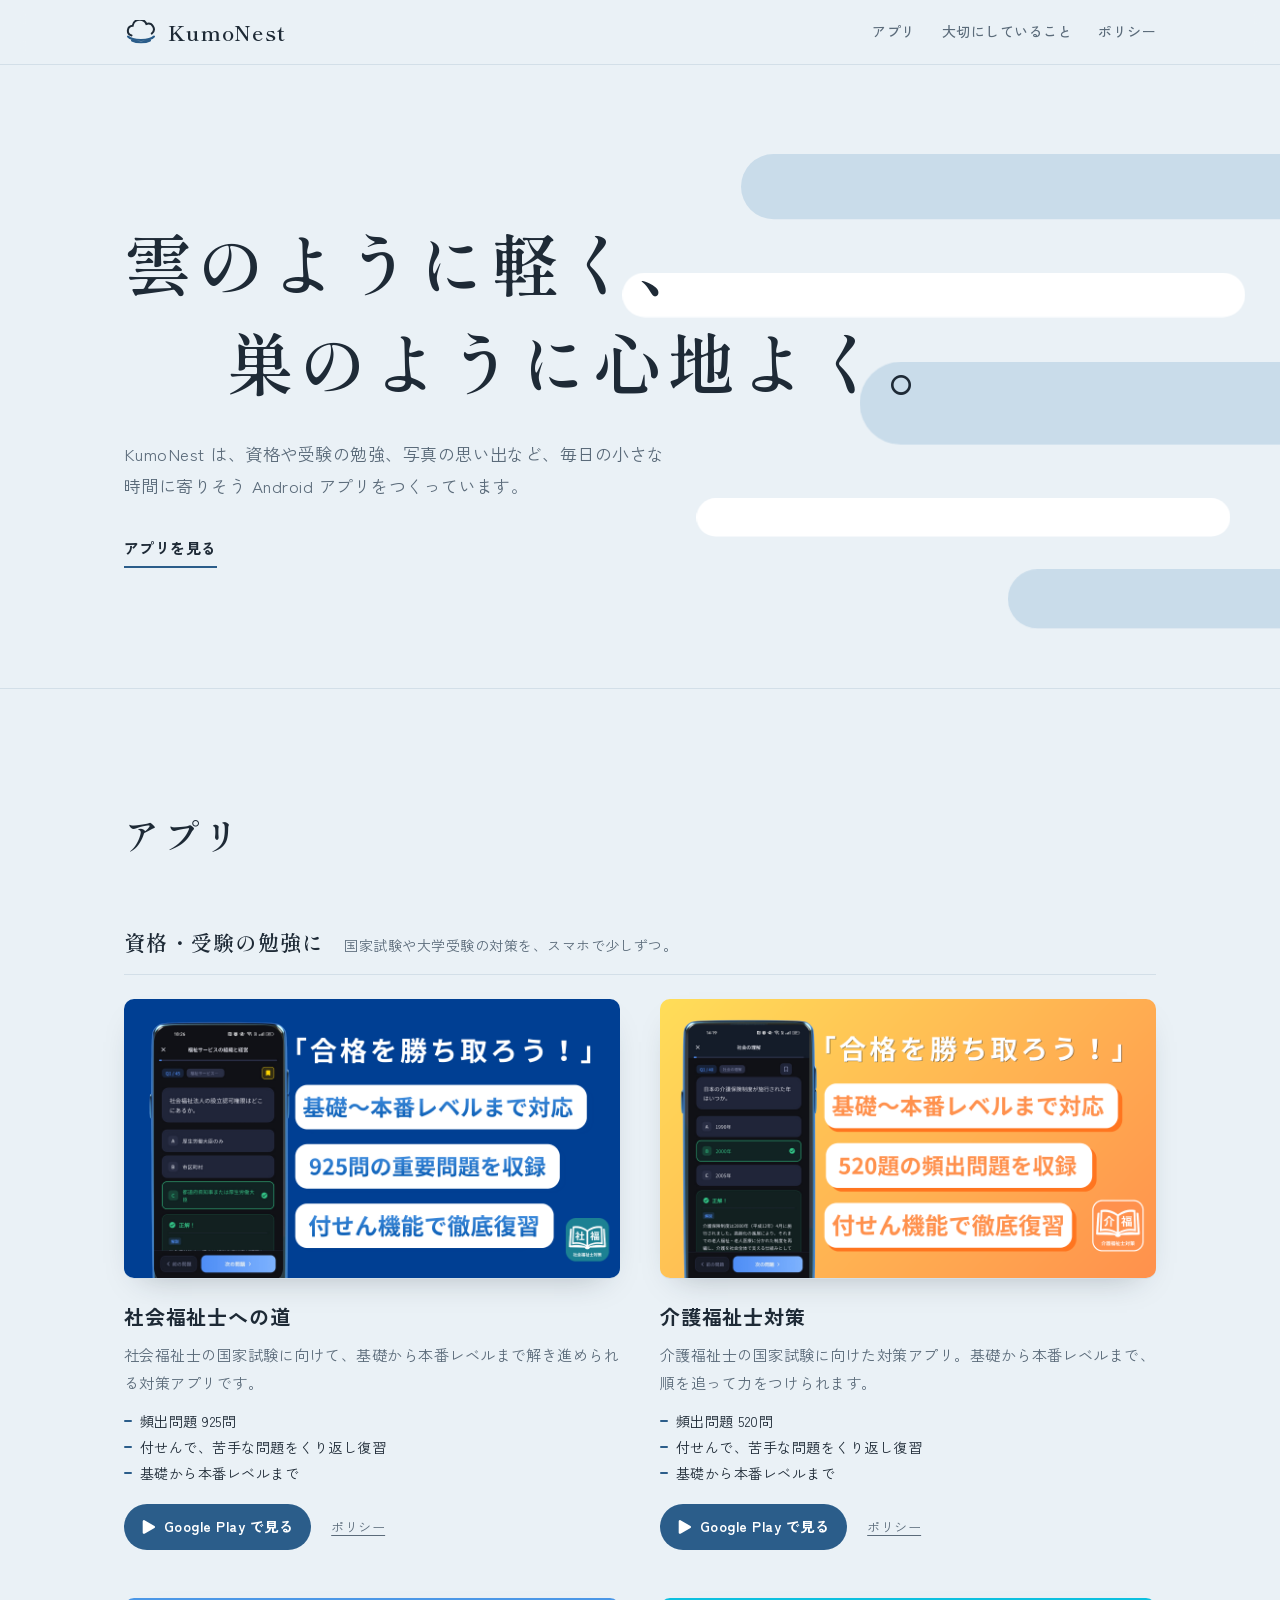
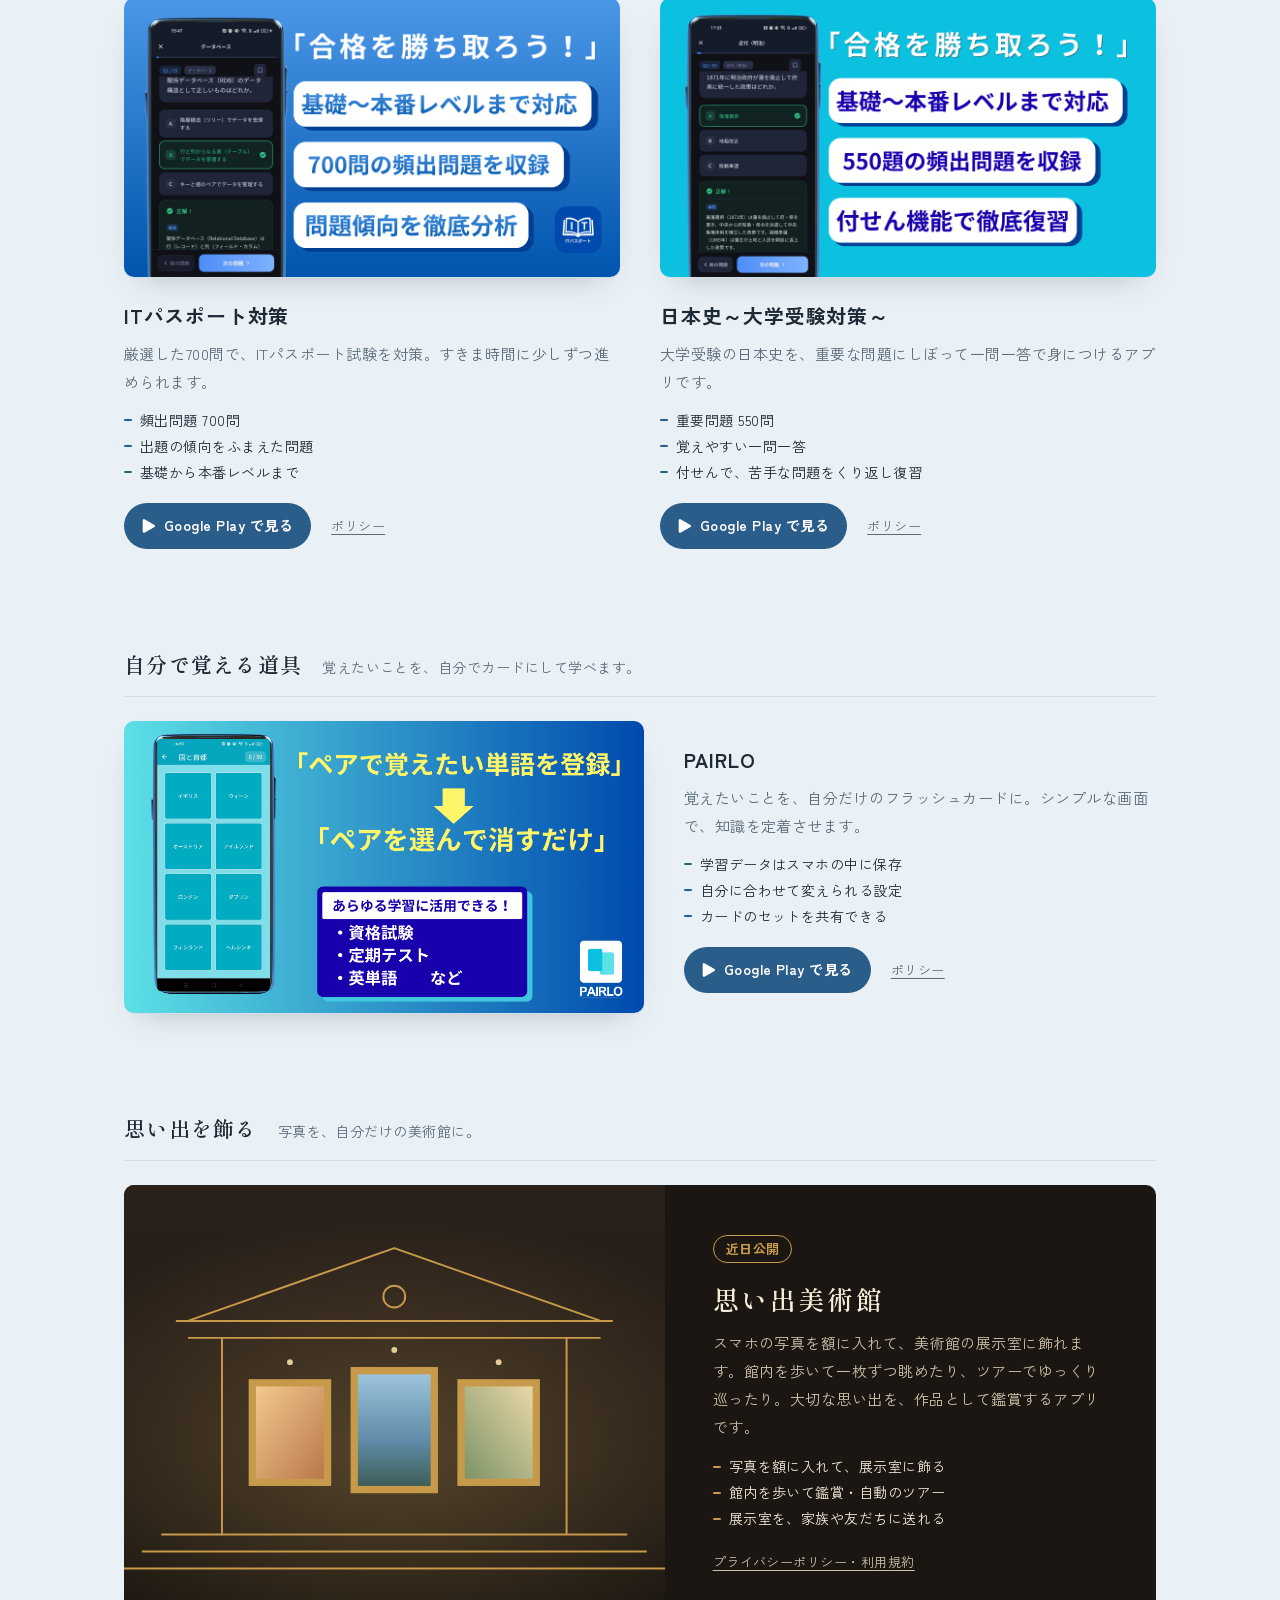
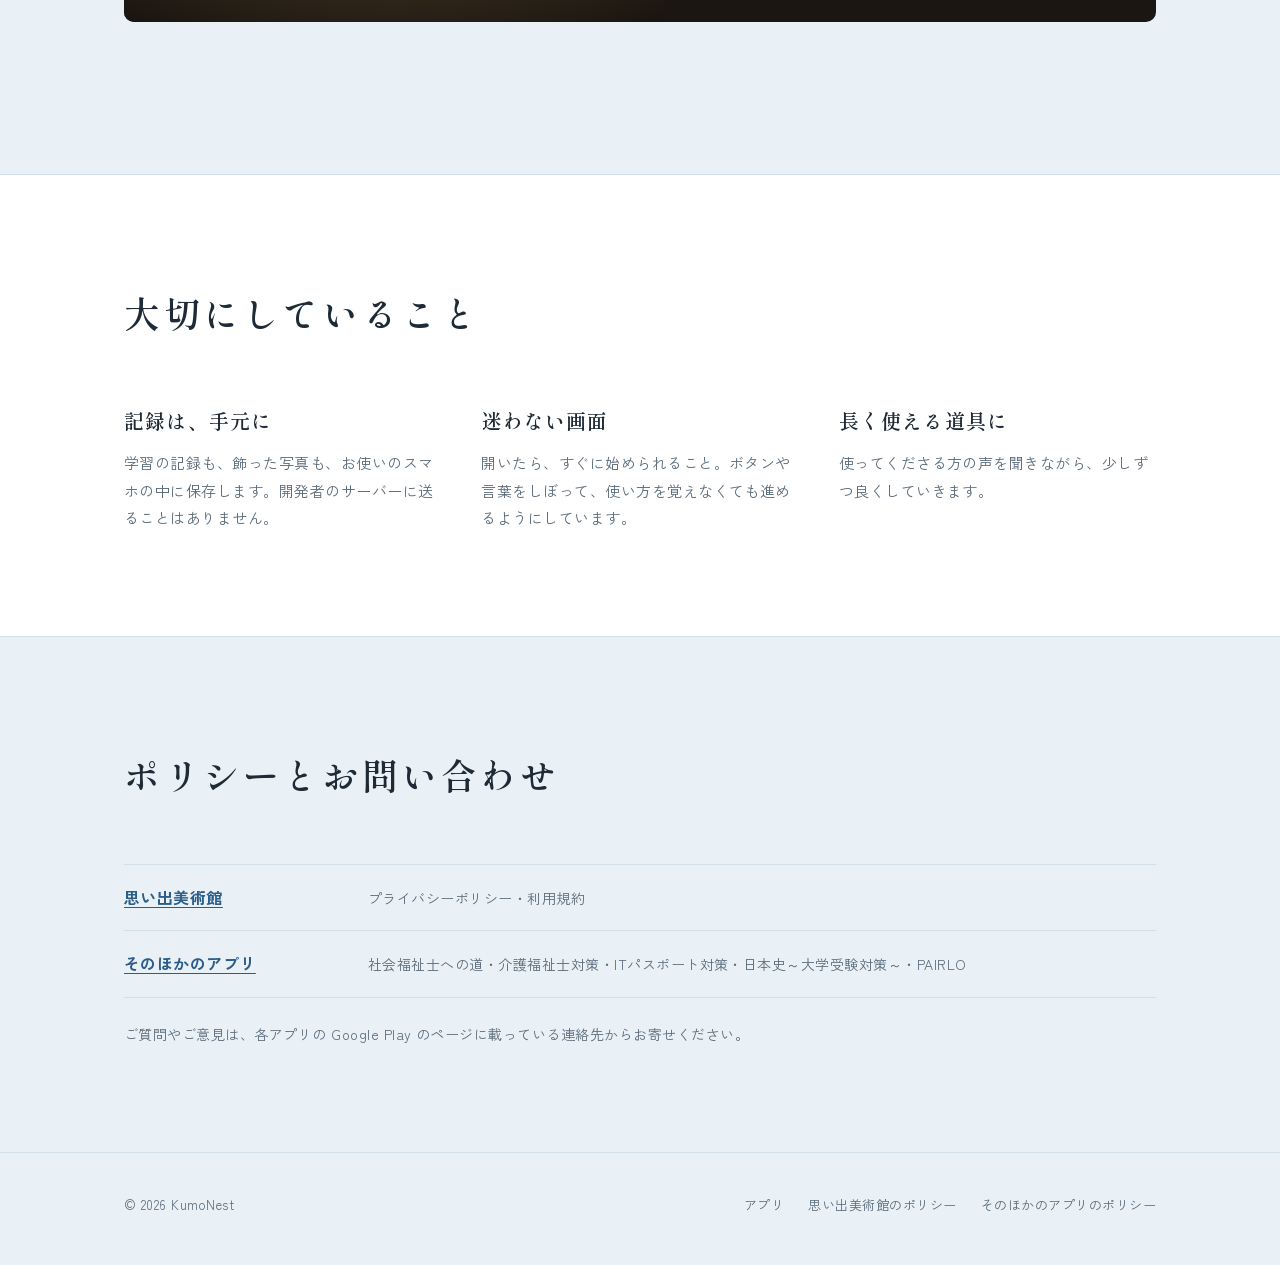
==== index.html @ 22907c60 "Add files via upload" ====
<!DOCTYPE html>
<html lang="ja">
<head>
  <meta charset="UTF-8">
  <meta name="viewport" content="width=device-width, initial-scale=1.0">
  <title>KumoNest｜勉強と思い出のための、小さなアプリ</title>
  <meta name="description" content="KumoNest（くもネスト）は、資格試験・受験の対策アプリや、写真を美術館に飾る「思い出美術館」など、毎日に寄りそう小さな Android アプリをつくっています。">
  <meta property="og:type" content="website">
  <meta property="og:title" content="KumoNest">
  <meta property="og:description" content="勉強と思い出のための、小さな Android アプリをつくっています。">
  <meta property="og:url" content="https://godai555.github.io/">
  <meta name="theme-color" content="#EAF1F6">
  <link rel="icon" href="data:image/svg+xml,%3Csvg xmlns='http://www.w3.org/2000/svg' viewBox='0 0 34 24'%3E%3Cpath d='M7.5 15.5a5 5 0 0 1 1.2-9.8A7.2 7.2 0 0 1 22.4 4a5.6 5.6 0 0 1 5.4 9.6' fill='none' stroke='%231E2A36' stroke-width='2.4' stroke-linecap='round'/%3E%3Cpath d='M4 16.5c4 4.6 22 4.6 26 0M8 20.5c4.6 2.4 13.4 2.4 18 0' fill='none' stroke='%232B5D8A' stroke-width='2.4' stroke-linecap='round'/%3E%3C/svg%3E">
  <link rel="preconnect" href="https://fonts.googleapis.com">
  <link rel="preconnect" href="https://fonts.gstatic.com" crossorigin>
  <link href="https://fonts.googleapis.com/css2?family=Shippori+Mincho+B1:wght@500;600&family=Zen+Kaku+Gothic+New:wght@400;500;700&display=swap" rel="stylesheet">
  <link rel="stylesheet" href="style.css">
  <link rel="stylesheet" href="home.css">
</head>
<body>

<header class="site-header">
  <div class="wrap">
    <a class="brand" href="index.html" aria-label="KumoNest トップへ"><svg viewBox="0 0 34 24" aria-hidden="true"><path d="M7.5 15.5a5 5 0 0 1 1.2-9.8A7.2 7.2 0 0 1 22.4 4a5.6 5.6 0 0 1 5.4 9.6" fill="none" stroke="currentColor" stroke-width="2" stroke-linecap="round"/><path d="M4 16.5c4 4.6 22 4.6 26 0M8 20.5c4.6 2.4 13.4 2.4 18 0" fill="none" stroke="var(--ai)" stroke-width="2" stroke-linecap="round"/></svg><span>KumoNest</span></a>
    <nav class="site-nav" aria-label="サイト内">
      <a href="index.html#apps">アプリ</a>
      <a href="index.html#values" class="nav-optional">大切にしていること</a>
      <a href="index.html#policy">ポリシー</a>
    </nav>
  </div>
</header>

<main>
  <section class="hero" aria-labelledby="hero-title">
    <svg class="kasumi" viewBox="0 0 600 420" aria-hidden="true" preserveAspectRatio="xMinYMid slice">
      <rect class="k k1" x="120" y="60"  width="560" height="44" rx="22"/>
      <rect class="k k2" x="40"  y="140" width="420" height="30" rx="15"/>
      <rect class="k k3" x="200" y="200" width="480" height="56" rx="28"/>
      <rect class="k k4" x="90"  y="292" width="360" height="26" rx="13"/>
      <rect class="k k5" x="300" y="340" width="380" height="40" rx="20"/>
    </svg>
    <div class="wrap hero-inner">
      <h1 id="hero-title"><span>雲のように軽く、</span><span>巣のように心地よく。</span></h1>
      <p class="lead">KumoNest は、資格や受験の勉強、写真の思い出など、毎日の小さな時間に寄りそう Android アプリをつくっています。</p>
      <a class="hero-link" href="#apps">アプリを見る</a>
    </div>
  </section>

  <section class="apps" id="apps" aria-labelledby="apps-title">
    <div class="wrap">
      <h2 id="apps-title" class="sec-title">アプリ</h2>

      <div class="group">
        <div class="group-head">
          <h3>資格・受験の勉強に</h3>
          <p>国家試験や大学受験の対策を、スマホで少しずつ。</p>
        </div>
        <div class="app-grid">
        <article class="app">
          <button class="app-shot" type="button" data-full="shakaifukushishi.jpg" aria-label="社会福祉士への道 の紹介画像を大きく見る">
            <img src="shakaifukushishi.jpg" alt="社会福祉士への道の画面" width="2048" height="1152" loading="lazy">
          </button>
          <div class="app-text">
            <h4>社会福祉士への道</h4>
            <p>社会福祉士の国家試験に向けて、基礎から本番レベルまで解き進められる対策アプリです。</p>
            <ul class="feats"><li>頻出問題 925問</li><li>付せんで、苦手な問題をくり返し復習</li><li>基礎から本番レベルまで</li></ul>
            <div class="app-actions">
              <a class="btn-play" href="https://play.google.com/store/apps/details?id=com.kumonest.shafuku" target="_blank" rel="noopener"><svg viewBox="0 0 24 24" aria-hidden="true"><path d="M3.18 23.76a2 2 0 0 1-.93-.23 2.05 2.05 0 0 1-1.06-1.83V2.3A2.05 2.05 0 0 1 2.25.47a2 2 0 0 1 2.05.1l17.1 9.7a2.06 2.06 0 0 1 0 3.56l-17.1 9.7a2 2 0 0 1-1.12.23z"/></svg>Google Play で見る</a>
              <a class="app-policy" href="privacy.html">ポリシー</a>
            </div>
          </div>
        </article>
        <article class="app">
          <button class="app-shot" type="button" data-full="kaigofukushishi.jpg" aria-label="介護福祉士対策 の紹介画像を大きく見る">
            <img src="kaigofukushishi.jpg" alt="介護福祉士対策の画面" width="2048" height="1152" loading="lazy">
          </button>
          <div class="app-text">
            <h4>介護福祉士対策</h4>
            <p>介護福祉士の国家試験に向けた対策アプリ。基礎から本番レベルまで、順を追って力をつけられます。</p>
            <ul class="feats"><li>頻出問題 520問</li><li>付せんで、苦手な問題をくり返し復習</li><li>基礎から本番レベルまで</li></ul>
            <div class="app-actions">
              <a class="btn-play" href="https://play.google.com/store/apps/details?id=com.kumonest.kaigo" target="_blank" rel="noopener"><svg viewBox="0 0 24 24" aria-hidden="true"><path d="M3.18 23.76a2 2 0 0 1-.93-.23 2.05 2.05 0 0 1-1.06-1.83V2.3A2.05 2.05 0 0 1 2.25.47a2 2 0 0 1 2.05.1l17.1 9.7a2.06 2.06 0 0 1 0 3.56l-17.1 9.7a2 2 0 0 1-1.12.23z"/></svg>Google Play で見る</a>
              <a class="app-policy" href="privacy.html">ポリシー</a>
            </div>
          </div>
        </article>
        <article class="app">
          <button class="app-shot" type="button" data-full="IPASS.png" aria-label="ITパスポート対策 の紹介画像を大きく見る">
            <img src="IPASS.png" alt="ITパスポート対策の画面" width="2048" height="1152" loading="lazy">
          </button>
          <div class="app-text">
            <h4>ITパスポート対策</h4>
            <p>厳選した700問で、ITパスポート試験を対策。すきま時間に少しずつ進められます。</p>
            <ul class="feats"><li>頻出問題 700問</li><li>出題の傾向をふまえた問題</li><li>基礎から本番レベルまで</li></ul>
            <div class="app-actions">
              <a class="btn-play" href="https://play.google.com/store/apps/details?id=com.kumonest.ipass" target="_blank" rel="noopener"><svg viewBox="0 0 24 24" aria-hidden="true"><path d="M3.18 23.76a2 2 0 0 1-.93-.23 2.05 2.05 0 0 1-1.06-1.83V2.3A2.05 2.05 0 0 1 2.25.47a2 2 0 0 1 2.05.1l17.1 9.7a2.06 2.06 0 0 1 0 3.56l-17.1 9.7a2 2 0 0 1-1.12.23z"/></svg>Google Play で見る</a>
              <a class="app-policy" href="privacy.html">ポリシー</a>
            </div>
          </div>
        </article>
        <article class="app">
          <button class="app-shot" type="button" data-full="nihonshi.jpg" aria-label="日本史～大学受験対策～ の紹介画像を大きく見る">
            <img src="nihonshi.jpg" alt="日本史～大学受験対策～の画面" width="2048" height="1152" loading="lazy">
          </button>
          <div class="app-text">
            <h4>日本史～大学受験対策～</h4>
            <p>大学受験の日本史を、重要な問題にしぼって一問一答で身につけるアプリです。</p>
            <ul class="feats"><li>重要問題 550問</li><li>覚えやすい一問一答</li><li>付せんで、苦手な問題をくり返し復習</li></ul>
            <div class="app-actions">
              <a class="btn-play" href="https://play.google.com/store/apps/details?id=com.kumonest.nihonshi" target="_blank" rel="noopener"><svg viewBox="0 0 24 24" aria-hidden="true"><path d="M3.18 23.76a2 2 0 0 1-.93-.23 2.05 2.05 0 0 1-1.06-1.83V2.3A2.05 2.05 0 0 1 2.25.47a2 2 0 0 1 2.05.1l17.1 9.7a2.06 2.06 0 0 1 0 3.56l-17.1 9.7a2 2 0 0 1-1.12.23z"/></svg>Google Play で見る</a>
              <a class="app-policy" href="privacy.html">ポリシー</a>
            </div>
          </div>
        </article>
        </div>
      </div>

      <div class="group">
        <div class="group-head">
          <h3>自分で覚える道具</h3>
          <p>覚えたいことを、自分でカードにして学べます。</p>
        </div>
        <div class="app-grid single">
        <article class="app">
          <button class="app-shot" type="button" data-full="image.jpg" aria-label="PAIRLO の紹介画像を大きく見る">
            <img src="image.jpg" alt="PAIRLOの画面" width="2048" height="1152" loading="lazy">
          </button>
          <div class="app-text">
            <h4>PAIRLO</h4>
            <p>覚えたいことを、自分だけのフラッシュカードに。シンプルな画面で、知識を定着させます。</p>
            <ul class="feats"><li>学習データはスマホの中に保存</li><li>自分に合わせて変えられる設定</li><li>カードのセットを共有できる</li></ul>
            <div class="app-actions">
              <a class="btn-play" href="https://play.google.com/store/apps/details?id=com.max.pairlo" target="_blank" rel="noopener"><svg viewBox="0 0 24 24" aria-hidden="true"><path d="M3.18 23.76a2 2 0 0 1-.93-.23 2.05 2.05 0 0 1-1.06-1.83V2.3A2.05 2.05 0 0 1 2.25.47a2 2 0 0 1 2.05.1l17.1 9.7a2.06 2.06 0 0 1 0 3.56l-17.1 9.7a2 2 0 0 1-1.12.23z"/></svg>Google Play で見る</a>
              <a class="app-policy" href="privacy.html">ポリシー</a>
            </div>
          </div>
        </article>
        </div>
      </div>

      <div class="group">
        <div class="group-head">
          <h3>思い出を飾る</h3>
          <p>写真を、自分だけの美術館に。</p>
        </div>
        <article class="museum">
          <svg class="museum-art" viewBox="0 0 640 360" preserveAspectRatio="xMidYMid slice" role="img" aria-label="思い出美術館のイメージ：柱の並ぶ美術館と、額に入った3枚の写真">
  <defs>
    <linearGradient id="mg-sky" x1="0" y1="0" x2="0" y2="1"><stop offset="0" stop-color="#2A211B"/><stop offset="1" stop-color="#15110E"/></linearGradient>
    <radialGradient id="mg-glow" cx="0.5" cy="0.62" r="0.55"><stop offset="0" stop-color="#E7B866" stop-opacity="0.28"/><stop offset="1" stop-color="#E7B866" stop-opacity="0"/></radialGradient>
    <linearGradient id="ph1" x1="0" y1="0" x2="1" y2="1"><stop offset="0" stop-color="#F2C98E"/><stop offset="1" stop-color="#B9784A"/></linearGradient>
    <linearGradient id="ph2" x1="0" y1="0" x2="0" y2="1"><stop offset="0" stop-color="#9CC3DA"/><stop offset="0.6" stop-color="#5E8BA8"/><stop offset="1" stop-color="#3F5E58"/></linearGradient>
    <linearGradient id="ph3" x1="0" y1="1" x2="1" y2="0"><stop offset="0" stop-color="#7C9467"/><stop offset="1" stop-color="#E9D7A6"/></linearGradient>
  </defs>
  <rect width="640" height="360" fill="url(#mg-sky)"/>
  <rect width="640" height="360" fill="url(#mg-glow)"/>
  <g fill="none" stroke="#C79A4B" stroke-width="1.6" stroke-linejoin="round">
    <path d="M150 112 L320 52 L490 112 Z"/>
    <path d="M140 112 H500 M150 126 H490"/>
    <path d="M178 126 V288 M462 126 V288"/>
    <path d="M128 288 H512 M112 302 H528 M96 316 H544"/>
  </g>
  <circle cx="320" cy="92" r="9" fill="none" stroke="#C79A4B" stroke-width="1.6"/>
  <g>
    <rect x="200" y="160" width="68" height="88" fill="#C79A4B"/><rect x="206" y="166" width="56" height="76" fill="url(#ph1)"/>
    <rect x="284" y="150" width="72" height="104" fill="#C79A4B"/><rect x="290" y="156" width="60" height="92" fill="url(#ph2)"/>
    <rect x="372" y="160" width="68" height="88" fill="#C79A4B"/><rect x="378" y="166" width="56" height="76" fill="url(#ph3)"/>
  </g>
  <g fill="#F4DDA8" opacity="0.9"><circle cx="234" cy="146" r="2.4"/><circle cx="320" cy="136" r="2.4"/><circle cx="406" cy="146" r="2.4"/></g>
</svg>
          <div class="museum-text">
            <p class="soon">近日公開</p>
            <h4>思い出美術館</h4>
            <p>スマホの写真を額に入れて、美術館の展示室に飾れます。館内を歩いて一枚ずつ眺めたり、ツアーでゆっくり巡ったり。大切な思い出を、作品として鑑賞するアプリです。</p>
            <ul class="feats">
              <li>写真を額に入れて、展示室に飾る</li>
              <li>館内を歩いて鑑賞・自動のツアー</li>
              <li>展示室を、家族や友だちに送れる</li>
            </ul>
            <div class="app-actions">
              <a class="app-policy" href="omoide_museum_policy.html">プライバシーポリシー・利用規約</a>
            </div>
          </div>
        </article>
      </div>
    </div>
  </section>

  <section class="values" id="values" aria-labelledby="values-title">
    <div class="wrap">
      <h2 id="values-title" class="sec-title">大切にしていること</h2>
      <div class="values-grid">
        <div>
          <h3>記録は、手元に</h3>
          <p>学習の記録も、飾った写真も、お使いのスマホの中に保存します。開発者のサーバーに送ることはありません。</p>
        </div>
        <div>
          <h3>迷わない画面</h3>
          <p>開いたら、すぐに始められること。ボタンや言葉をしぼって、使い方を覚えなくても進めるようにしています。</p>
        </div>
        <div>
          <h3>長く使える道具に</h3>
          <p>使ってくださる方の声を聞きながら、少しずつ良くしていきます。</p>
        </div>
      </div>
    </div>
  </section>

  <section class="policy" id="policy" aria-labelledby="policy-title">
    <div class="wrap">
      <h2 id="policy-title" class="sec-title">ポリシーとお問い合わせ</h2>
      <ul class="policy-list">
        <li>
          <a href="omoide_museum_policy.html">思い出美術館</a>
          <span>プライバシーポリシー・利用規約</span>
        </li>
        <li>
          <a href="privacy.html">そのほかのアプリ</a>
          <span>社会福祉士への道・介護福祉士対策・ITパスポート対策・日本史～大学受験対策～・PAIRLO</span>
        </li>
      </ul>
      <p class="contact">ご質問やご意見は、各アプリの Google Play のページに載っている連絡先からお寄せください。</p>
    </div>
  </section>
</main>

<footer class="site-footer">
  <div class="wrap">
    <p style="margin:0">© 2026 KumoNest</p>
    <nav aria-label="フッター">
      <a href="index.html#apps">アプリ</a>
      <a href="omoide_museum_policy.html">思い出美術館のポリシー</a>
      <a href="privacy.html">そのほかのアプリのポリシー</a>
    </nav>
  </div>
</footer>

<dialog class="lightbox" id="lightbox" aria-label="紹介画像">
  <button class="lightbox-close" type="button" aria-label="閉じる">×</button>
  <img id="lightbox-img" src="" alt="">
</dialog>

<script>
  (function () {
    var box = document.getElementById('lightbox');
    var img = document.getElementById('lightbox-img');
    if (!box || typeof box.showModal !== 'function') return;
    document.querySelectorAll('.app-shot').forEach(function (b) {
      b.addEventListener('click', function () {
        var src = b.querySelector('img');
        img.src = b.dataset.full;
        img.alt = src ? src.alt : '';
        box.showModal();
      });
    });
    box.addEventListener('click', function () { box.close(); });
  })();
</script>

</body>
</html>
---- style.css ----
/* KumoNest — 共通スタイル（すべてのページで読み込む） */
:root {
  --sky: #EAF1F6;        /* ページの地：うすい空色 */
  --cloud: #FFFFFF;      /* 面 */
  --ink: #1E2A36;        /* 文字：青みのある墨 */
  --slate: #5B6B7A;      /* 補足の文字 */
  --line: #D3DFE8;       /* 区切り線 */
  --ai: #2B5D8A;         /* 藍：リンク・ボタン */
  --ai-deep: #1F4568;
  --mist: #C9DCEA;       /* 霞の帯 */
  --gold: #C79A4B;       /* 思い出美術館だけに使う金 */
  --night: #1B1612;      /* 思い出美術館の地 */
  --mincho: "Shippori Mincho B1", "Hiragino Mincho ProN", "Yu Mincho", serif;
  --gothic: "Zen Kaku Gothic New", "Hiragino Sans", "Yu Gothic", "Meiryo", sans-serif;
  color-scheme: light;
}
@media (prefers-color-scheme: dark) {
  :root:not([data-theme="light"]) {
    --sky: #121A22; --cloud: #19232D; --ink: #E6EDF3; --slate: #9AABBA;
    --line: #2A3743; --ai: #8DB8DF; --ai-deep: #B5D2EC; --mist: #22313F;
    color-scheme: dark;
  }
}
:root[data-theme="dark"] {
  --sky: #121A22; --cloud: #19232D; --ink: #E6EDF3; --slate: #9AABBA;
  --line: #2A3743; --ai: #8DB8DF; --ai-deep: #B5D2EC; --mist: #22313F;
  color-scheme: dark;
}

*, *::before, *::after { box-sizing: border-box; }
html { scroll-behavior: smooth; scroll-padding-top: 80px; }
@media (prefers-reduced-motion: reduce) { html { scroll-behavior: auto; } }
body {
  margin: 0;
  background: var(--sky);
  color: var(--ink);
  font-family: var(--gothic);
  font-size: 16px;
  line-height: 1.85;
  letter-spacing: 0.03em;
  -webkit-font-smoothing: antialiased;
  font-feature-settings: "palt" 0;
}
img { max-width: 100%; display: block; }
a { color: var(--ai); text-underline-offset: 0.2em; }
a:hover { color: var(--ai-deep); }
:focus-visible { outline: 2px solid var(--ai); outline-offset: 3px; border-radius: 4px; }

.wrap { max-width: 1080px; margin: 0 auto; padding: 0 24px; }

/* ヘッダー */
.site-header {
  position: sticky; top: 0; z-index: 50;
  background: color-mix(in srgb, var(--sky) 86%, transparent);
  backdrop-filter: blur(12px);
  -webkit-backdrop-filter: blur(12px);
  border-bottom: 1px solid var(--line);
}
.site-header .wrap { display: flex; align-items: center; justify-content: space-between; height: 64px; gap: 16px; }
.brand { display: flex; align-items: center; gap: 10px; color: var(--ink); text-decoration: none; }
.brand svg { width: 34px; height: 24px; flex-shrink: 0; }
.brand span { font-family: var(--mincho); font-size: 21px; font-weight: 600; letter-spacing: 0.04em; }
.site-nav { display: flex; gap: 26px; }
.site-nav a { color: var(--slate); text-decoration: none; font-size: 14px; font-weight: 500; }
.site-nav a:hover, .site-nav a[aria-current="page"] { color: var(--ink); }
@media (max-width: 640px) {
  .site-nav { gap: 16px; }
  .site-nav .nav-optional { display: none; }
}

/* フッター */
.site-footer { border-top: 1px solid var(--line); padding: 40px 0 48px; color: var(--slate); font-size: 13px; }
.site-footer .wrap { display: flex; flex-wrap: wrap; justify-content: space-between; gap: 16px 32px; }
.site-footer nav { display: flex; flex-wrap: wrap; gap: 8px 24px; }
.site-footer a { color: var(--slate); text-decoration: none; }
.site-footer a:hover { color: var(--ink); text-decoration: underline; }

/* ポリシーのページ */
.doc { padding: 56px 0 88px; }
.doc .wrap { max-width: 780px; }
.doc-title { font-family: var(--mincho); font-weight: 600; font-size: clamp(26px, 4vw, 34px); line-height: 1.4; margin: 0 0 6px; letter-spacing: 0.06em; }
.doc-sub { color: var(--slate); margin: 0 0 28px; font-size: 14px; }
.doc-body {
  background: var(--cloud);
  border: 1px solid var(--line);
  border-radius: 6px;
  padding: clamp(24px, 5vw, 48px);
}
.doc-body pre {
  white-space: pre-wrap; word-break: break-word;
  font-family: var(--gothic); font-size: 15px; line-height: 1.9; margin: 0;
}
.doc-body h2 { font-family: var(--mincho); font-size: 22px; font-weight: 600; margin: 48px 0 8px; padding-bottom: 10px; border-bottom: 1px solid var(--line); letter-spacing: 0.06em; }
.doc-body h2:first-child { margin-top: 0; }
.doc-body h3 { font-size: 16px; font-weight: 700; margin: 26px 0 4px; }
.doc-body p { margin: 4px 0; font-size: 15px; }
.doc-body p.li { padding-left: 1em; text-indent: -1em; }
.doc-body .date { color: var(--slate); font-size: 13px; margin-top: 20px; }
.doc-toc { display: flex; flex-wrap: wrap; gap: 8px 24px; margin: 0 0 24px; font-size: 14px; }
.notice {
  margin: 0 0 24px; padding: 14px 18px; border-radius: 6px;
  background: var(--sky); border: 1px solid var(--line); font-size: 14px; line-height: 1.8;
}
.notice a { font-weight: 700; }
---- home.css ----
/* トップページだけのスタイル */

/* ヒーロー：霞（かすみ）の帯が、ゆっくり流れ込む */
.hero { position: relative; overflow: hidden; padding: clamp(72px, 12vw, 148px) 0 clamp(64px, 10vw, 120px); border-bottom: 1px solid var(--line); }
.kasumi { position: absolute; top: 0; right: 0; bottom: 0; width: 56%; height: 100%; z-index: 0; }
@media (max-width: 820px) { .kasumi { top: auto; width: 100%; height: 130px; opacity: .75; } .hero { padding-bottom: 170px; } }
.kasumi .k { fill: var(--mist); }
.kasumi .k2, .kasumi .k4 { fill: var(--cloud); opacity: 0.85; }
@media (prefers-reduced-motion: no-preference) {
  .kasumi .k { animation: drift 1.8s cubic-bezier(.2,.7,.2,1) both; }
  .kasumi .k1 { animation-delay: .05s; }
  .kasumi .k2 { animation-delay: .25s; }
  .kasumi .k3 { animation-delay: .15s; }
  .kasumi .k4 { animation-delay: .4s; }
  .kasumi .k5 { animation-delay: .3s; }
  .hero h1 span, .hero .lead, .hero-link { animation: rise 1.2s cubic-bezier(.2,.7,.2,1) both; }
  .hero h1 span:nth-child(2) { animation-delay: .15s; }
  .hero .lead { animation-delay: .35s; }
  .hero-link { animation-delay: .5s; }
}
@keyframes drift { from { transform: translateX(120px); opacity: 0; } to { transform: none; opacity: 1; } }
@keyframes rise { from { opacity: 0; transform: translateY(10px); } to { opacity: 1; transform: none; } }

.hero-inner { position: relative; z-index: 1; }
.hero h1 {
  font-family: var(--mincho);
  font-weight: 600;
  font-size: clamp(34px, 6.4vw, 68px);
  line-height: 1.45;
  letter-spacing: 0.08em;
  margin: 0 0 28px;
}
.hero h1 span { display: block; }
.hero h1 span:nth-child(2) { padding-left: 1.5em; }
.hero .lead { max-width: 32em; color: var(--slate); font-size: clamp(15px, 1.8vw, 17px); margin: 0 0 32px; }
.hero-link {
  display: inline-block; color: var(--ink); font-weight: 700; font-size: 15px; text-decoration: none;
  padding-bottom: 4px; border-bottom: 2px solid var(--ai);
}
.hero-link:hover { color: var(--ai); }

/* 見出し */
.sec-title {
  font-family: var(--mincho); font-weight: 600;
  font-size: clamp(26px, 3.6vw, 36px); letter-spacing: 0.1em;
  margin: 0 0 clamp(32px, 5vw, 56px);
}

/* アプリ */
.apps { padding: clamp(64px, 9vw, 112px) 0 clamp(32px, 5vw, 56px); }
.group { margin-bottom: clamp(56px, 8vw, 96px); }
.group-head { display: flex; flex-wrap: wrap; align-items: baseline; gap: 4px 20px; margin-bottom: 24px; padding-bottom: 12px; border-bottom: 1px solid var(--line); }
.group-head h3 { font-family: var(--mincho); font-weight: 600; font-size: 21px; margin: 0; letter-spacing: 0.06em; }
.group-head p { margin: 0; color: var(--slate); font-size: 14px; }

.app-grid { display: grid; grid-template-columns: repeat(2, minmax(0, 1fr)); gap: 48px 40px; }
.app { display: flex; flex-direction: column; }
.app-shot {
  display: block; padding: 0; border: 0; background: none; cursor: zoom-in;
  border-radius: 10px; overflow: hidden; box-shadow: 0 1px 0 var(--line), 0 14px 32px -18px rgba(30,42,54,.35);
}
.app-shot img { width: 100%; height: auto; aspect-ratio: 16 / 9; object-fit: cover; transition: transform .5s ease; }
.app-shot:hover img { transform: scale(1.02); }
.app-text { padding-top: 20px; }
.app-text h4, .museum-text h4 { font-size: 20px; font-weight: 700; margin: 0 0 6px; letter-spacing: 0.04em; }
.app-text > p { margin: 0 0 12px; color: var(--slate); font-size: 15px; max-width: 34em; }
.feats { list-style: none; padding: 0; margin: 0 0 18px; font-size: 14px; }
.feats li { position: relative; padding-left: 16px; }
.feats li::before { content: ""; position: absolute; left: 0; top: .82em; width: 8px; height: 2px; background: var(--ai); border-radius: 1px; }
.app-actions { display: flex; flex-wrap: wrap; align-items: center; gap: 12px 20px; margin-top: auto; }
.btn-play {
  display: inline-flex; align-items: center; gap: 8px;
  background: var(--ai); color: #fff; text-decoration: none;
  padding: 10px 18px; border-radius: 999px; font-size: 14px; font-weight: 700;
}
.btn-play:hover { background: var(--ai-deep); color: #fff; }
.btn-play svg { width: 14px; height: 14px; fill: currentColor; }
@media (prefers-color-scheme: dark) { :root:not([data-theme="light"]) .btn-play, :root:not([data-theme="light"]) .btn-play:hover { color: #10202F; } }
.app-policy { font-size: 13px; color: var(--slate); }

/* 1つだけのグループは、横に並べる */
.app-grid.single { grid-template-columns: 1fr; }
.app-grid.single .app { display: grid; grid-template-columns: minmax(0, 1.1fr) minmax(0, 1fr); gap: 40px; align-items: center; }
.app-grid.single .app-text { padding-top: 0; }

/* 思い出美術館：夜の展示室の色で */
.museum {
  display: grid; grid-template-columns: minmax(0, 1.1fr) minmax(0, 1fr);
  background: var(--night); color: #F2E8D8; border-radius: 10px; overflow: hidden;
}
.museum-art { width: 100%; height: 100%; min-height: 260px; display: block; }
.museum-text { padding: clamp(28px, 4vw, 48px); align-self: center; }
.museum-text > p { color: #CDBFA9; font-size: 15px; margin: 0 0 14px; }
.museum-text .soon { display: inline-block; color: var(--gold); font-size: 13px; font-weight: 700; border: 1px solid var(--gold); border-radius: 999px; padding: 1px 12px; margin: 0 0 12px; }
.museum-text h4 { font-family: var(--mincho); font-weight: 600; font-size: 26px; letter-spacing: 0.1em; color: #F6EBD6; }
.museum .feats li::before { background: var(--gold); }
.museum .app-policy { color: #CDBFA9; }
.museum .app-policy:hover { color: #F6EBD6; }

/* 大切にしていること */
.values { padding: clamp(64px, 9vw, 104px) 0; background: var(--cloud); border-top: 1px solid var(--line); border-bottom: 1px solid var(--line); }
.values-grid { display: grid; grid-template-columns: repeat(3, minmax(0, 1fr)); gap: 40px; }
.values-grid h3 { font-family: var(--mincho); font-weight: 600; font-size: 20px; margin: 0 0 10px; letter-spacing: 0.06em; }
.values-grid p { margin: 0; color: var(--slate); font-size: 15px; }

/* ポリシー */
.policy { padding: clamp(64px, 9vw, 104px) 0; }
.policy-list { list-style: none; padding: 0; margin: 0 0 24px; border-top: 1px solid var(--line); }
.policy-list li { display: grid; grid-template-columns: 220px 1fr; gap: 4px 24px; padding: 18px 0; border-bottom: 1px solid var(--line); align-items: baseline; }
.policy-list a { font-weight: 700; }
.policy-list span { color: var(--slate); font-size: 14px; }
.contact { color: var(--slate); font-size: 14px; margin: 0; }

/* 画像を大きく見る */
.lightbox { border: 0; padding: 0; background: transparent; max-width: 94vw; max-height: 94vh; overflow: visible; }
.lightbox::backdrop { background: rgba(10, 16, 22, .86); backdrop-filter: blur(4px); }
.lightbox img { max-width: 94vw; max-height: 90vh; width: auto; height: auto; border-radius: 10px; }
.lightbox-close { position: fixed; top: 16px; right: 20px; width: 44px; height: 44px; border: 0; border-radius: 50%; background: rgba(255,255,255,.12); color: #fff; font-size: 26px; cursor: pointer; }
@media (prefers-reduced-motion: no-preference) {
  .lightbox[open] img { animation: rise .35s ease both; }
}

@media (max-width: 820px) {
  .app-grid, .app-grid.single .app, .museum, .values-grid { grid-template-columns: 1fr; }
  .app-grid.single .app { gap: 0; }
  .app-grid.single .app-text { padding-top: 20px; }
  .museum-art { min-height: 0; height: auto; aspect-ratio: 16 / 9; }
  .values-grid { gap: 28px; }
  .policy-list li { grid-template-columns: 1fr; }
}
@media (max-width: 480px) {
  .wrap { padding: 0 16px; }
  .hero h1 { font-size: 27px; letter-spacing: .06em; }
  .hero h1 span:nth-child(2) { padding-left: 1em; }
}
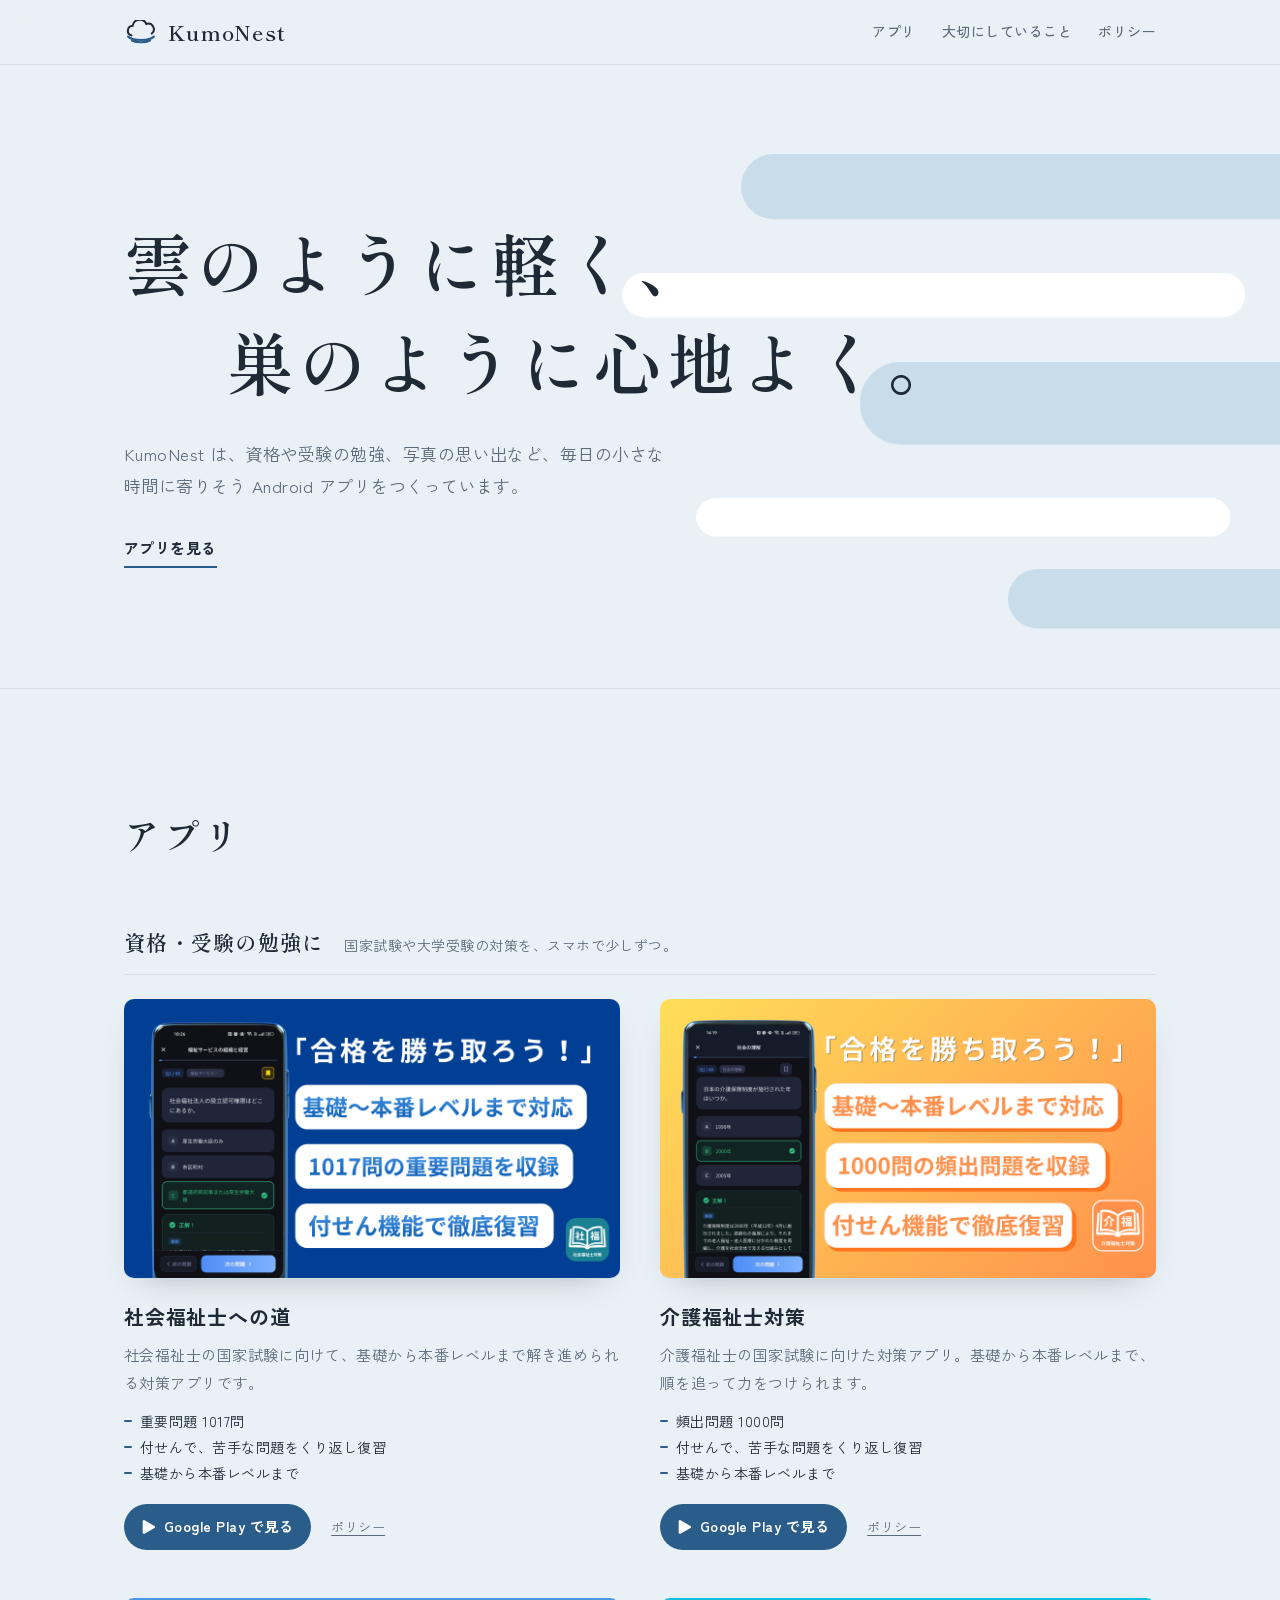
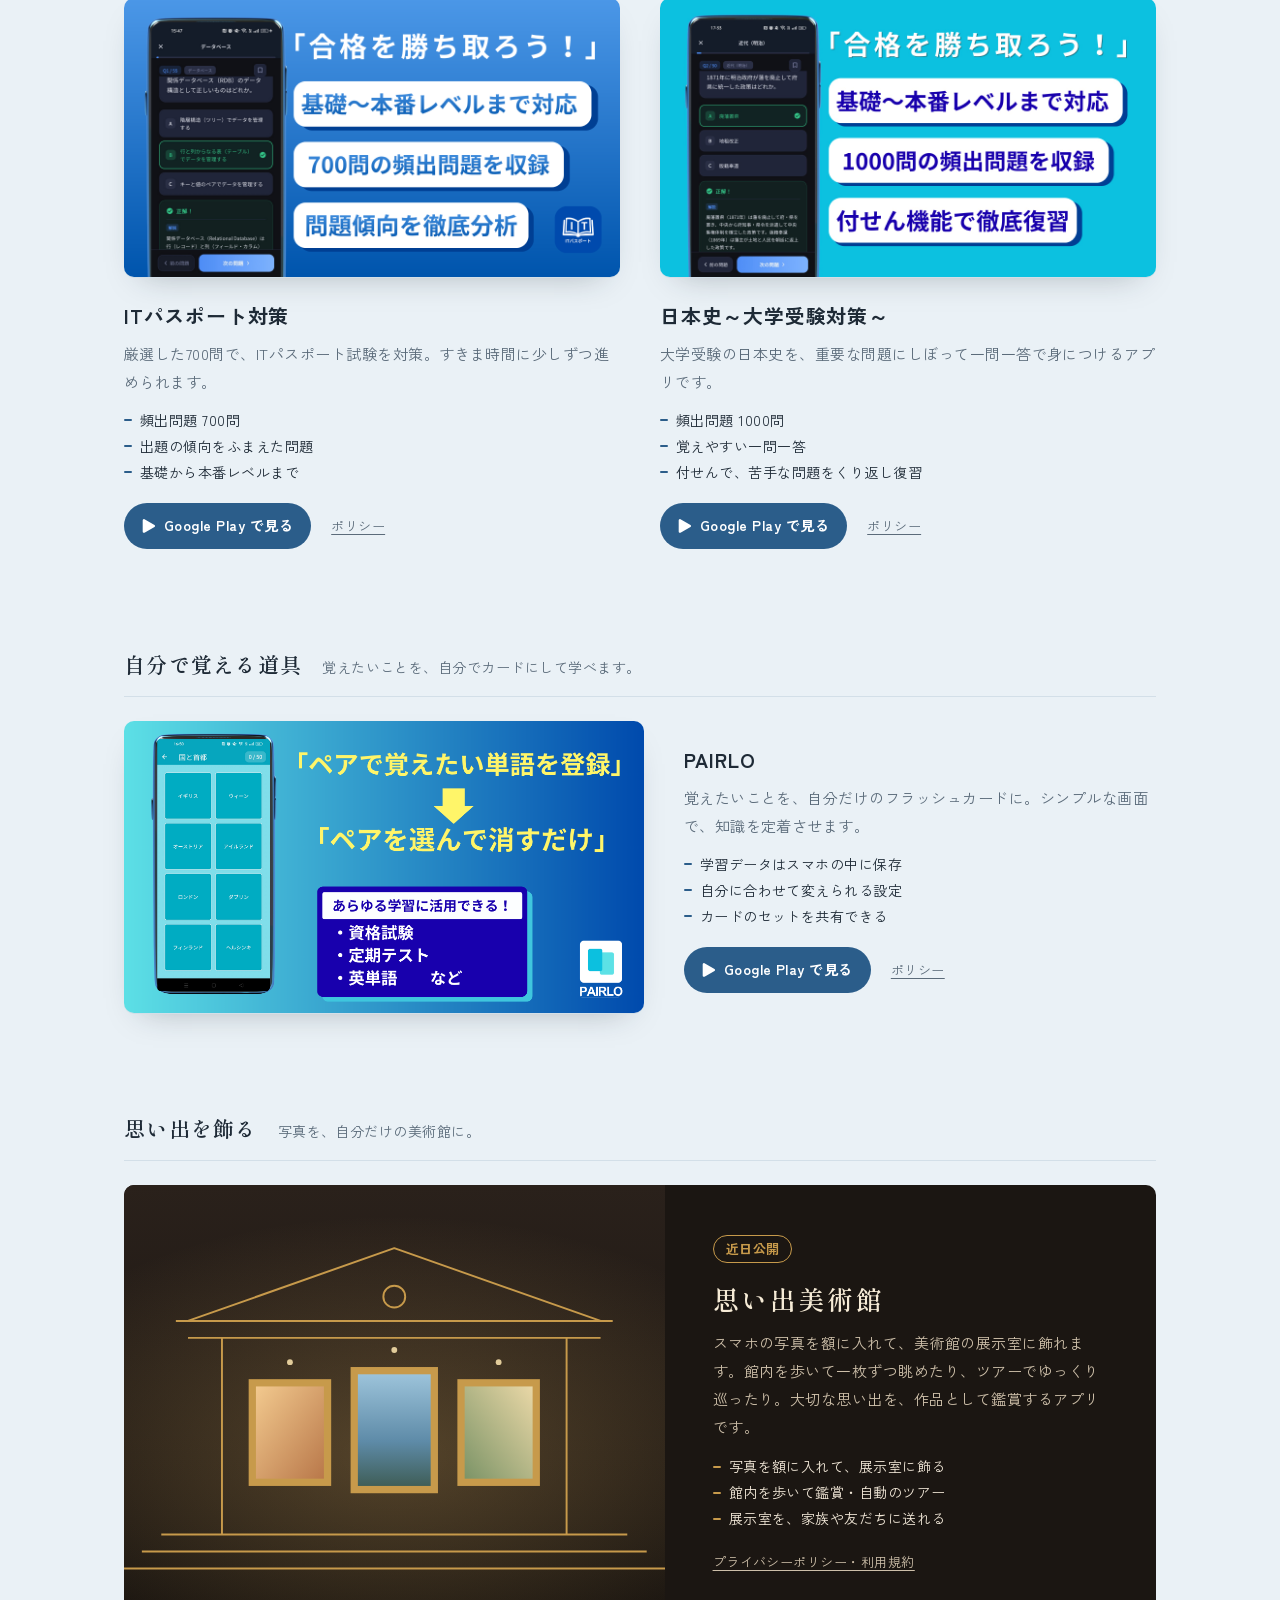
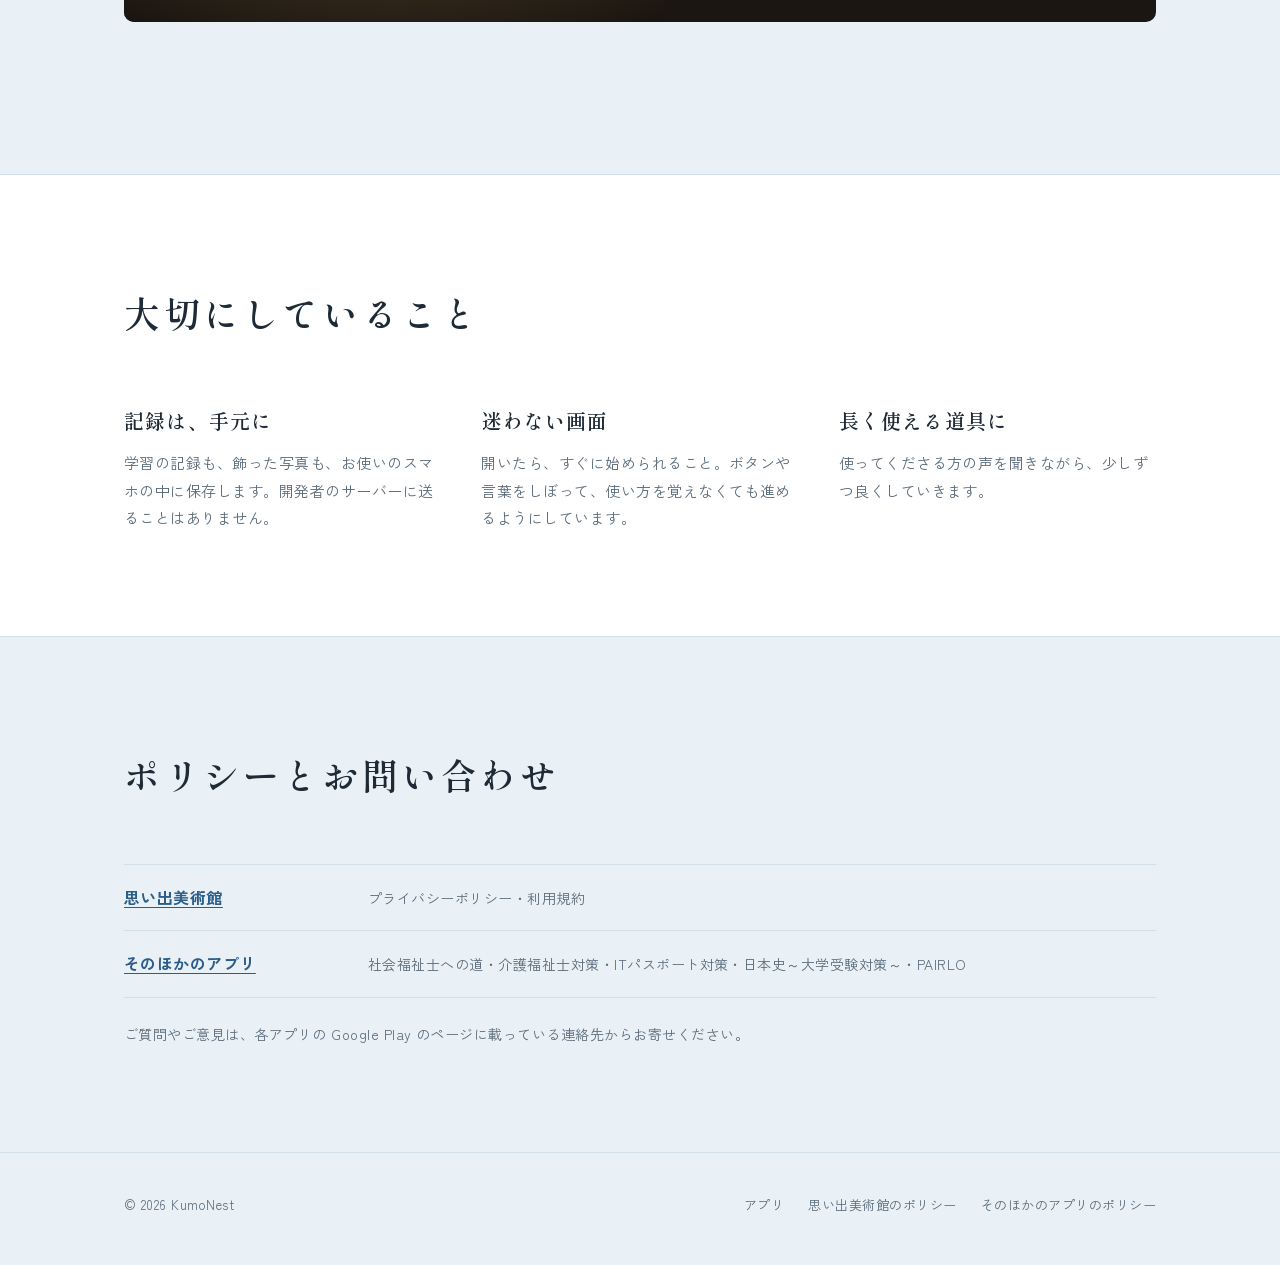
==== commit 53845f20: "Add files via upload" ====
--- a/index.html
+++ b/index.html
@@ -63,7 +63,7 @@
           <div class="app-text">
             <h4>社会福祉士への道</h4>
             <p>社会福祉士の国家試験に向けて、基礎から本番レベルまで解き進められる対策アプリです。</p>
-            <ul class="feats"><li>頻出問題 925問</li><li>付せんで、苦手な問題をくり返し復習</li><li>基礎から本番レベルまで</li></ul>
+            <ul class="feats"><li>重要問題 1017問</li><li>付せんで、苦手な問題をくり返し復習</li><li>基礎から本番レベルまで</li></ul>
             <div class="app-actions">
               <a class="btn-play" href="https://play.google.com/store/apps/details?id=com.kumonest.shafuku" target="_blank" rel="noopener"><svg viewBox="0 0 24 24" aria-hidden="true"><path d="M3.18 23.76a2 2 0 0 1-.93-.23 2.05 2.05 0 0 1-1.06-1.83V2.3A2.05 2.05 0 0 1 2.25.47a2 2 0 0 1 2.05.1l17.1 9.7a2.06 2.06 0 0 1 0 3.56l-17.1 9.7a2 2 0 0 1-1.12.23z"/></svg>Google Play で見る</a>
               <a class="app-policy" href="privacy.html">ポリシー</a>
@@ -77,7 +77,7 @@
           <div class="app-text">
             <h4>介護福祉士対策</h4>
             <p>介護福祉士の国家試験に向けた対策アプリ。基礎から本番レベルまで、順を追って力をつけられます。</p>
-            <ul class="feats"><li>頻出問題 520問</li><li>付せんで、苦手な問題をくり返し復習</li><li>基礎から本番レベルまで</li></ul>
+            <ul class="feats"><li>頻出問題 1000問</li><li>付せんで、苦手な問題をくり返し復習</li><li>基礎から本番レベルまで</li></ul>
             <div class="app-actions">
               <a class="btn-play" href="https://play.google.com/store/apps/details?id=com.kumonest.kaigo" target="_blank" rel="noopener"><svg viewBox="0 0 24 24" aria-hidden="true"><path d="M3.18 23.76a2 2 0 0 1-.93-.23 2.05 2.05 0 0 1-1.06-1.83V2.3A2.05 2.05 0 0 1 2.25.47a2 2 0 0 1 2.05.1l17.1 9.7a2.06 2.06 0 0 1 0 3.56l-17.1 9.7a2 2 0 0 1-1.12.23z"/></svg>Google Play で見る</a>
               <a class="app-policy" href="privacy.html">ポリシー</a>
@@ -105,7 +105,7 @@
           <div class="app-text">
             <h4>日本史～大学受験対策～</h4>
             <p>大学受験の日本史を、重要な問題にしぼって一問一答で身につけるアプリです。</p>
-            <ul class="feats"><li>重要問題 550問</li><li>覚えやすい一問一答</li><li>付せんで、苦手な問題をくり返し復習</li></ul>
+            <ul class="feats"><li>頻出問題 1000問</li><li>覚えやすい一問一答</li><li>付せんで、苦手な問題をくり返し復習</li></ul>
             <div class="app-actions">
               <a class="btn-play" href="https://play.google.com/store/apps/details?id=com.kumonest.nihonshi" target="_blank" rel="noopener"><svg viewBox="0 0 24 24" aria-hidden="true"><path d="M3.18 23.76a2 2 0 0 1-.93-.23 2.05 2.05 0 0 1-1.06-1.83V2.3A2.05 2.05 0 0 1 2.25.47a2 2 0 0 1 2.05.1l17.1 9.7a2.06 2.06 0 0 1 0 3.56l-17.1 9.7a2 2 0 0 1-1.12.23z"/></svg>Google Play で見る</a>
               <a class="app-policy" href="privacy.html">ポリシー</a>
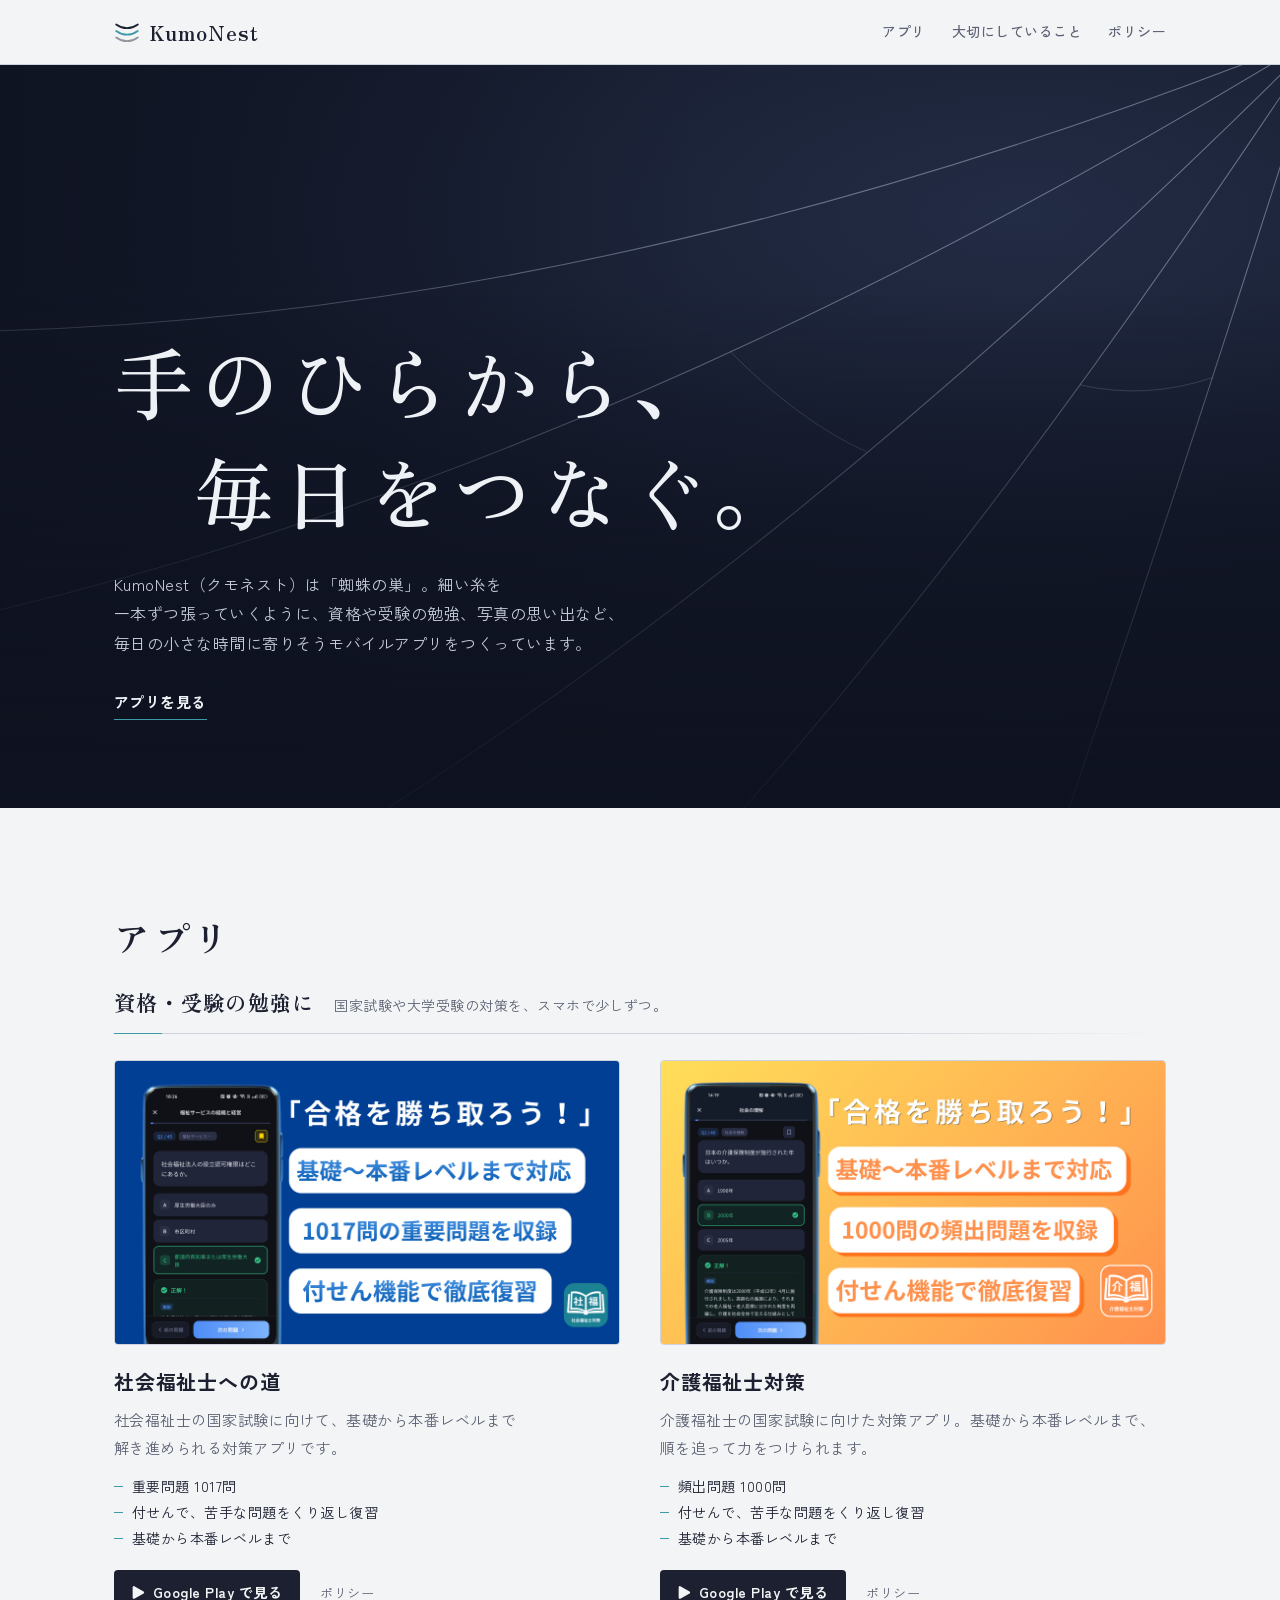
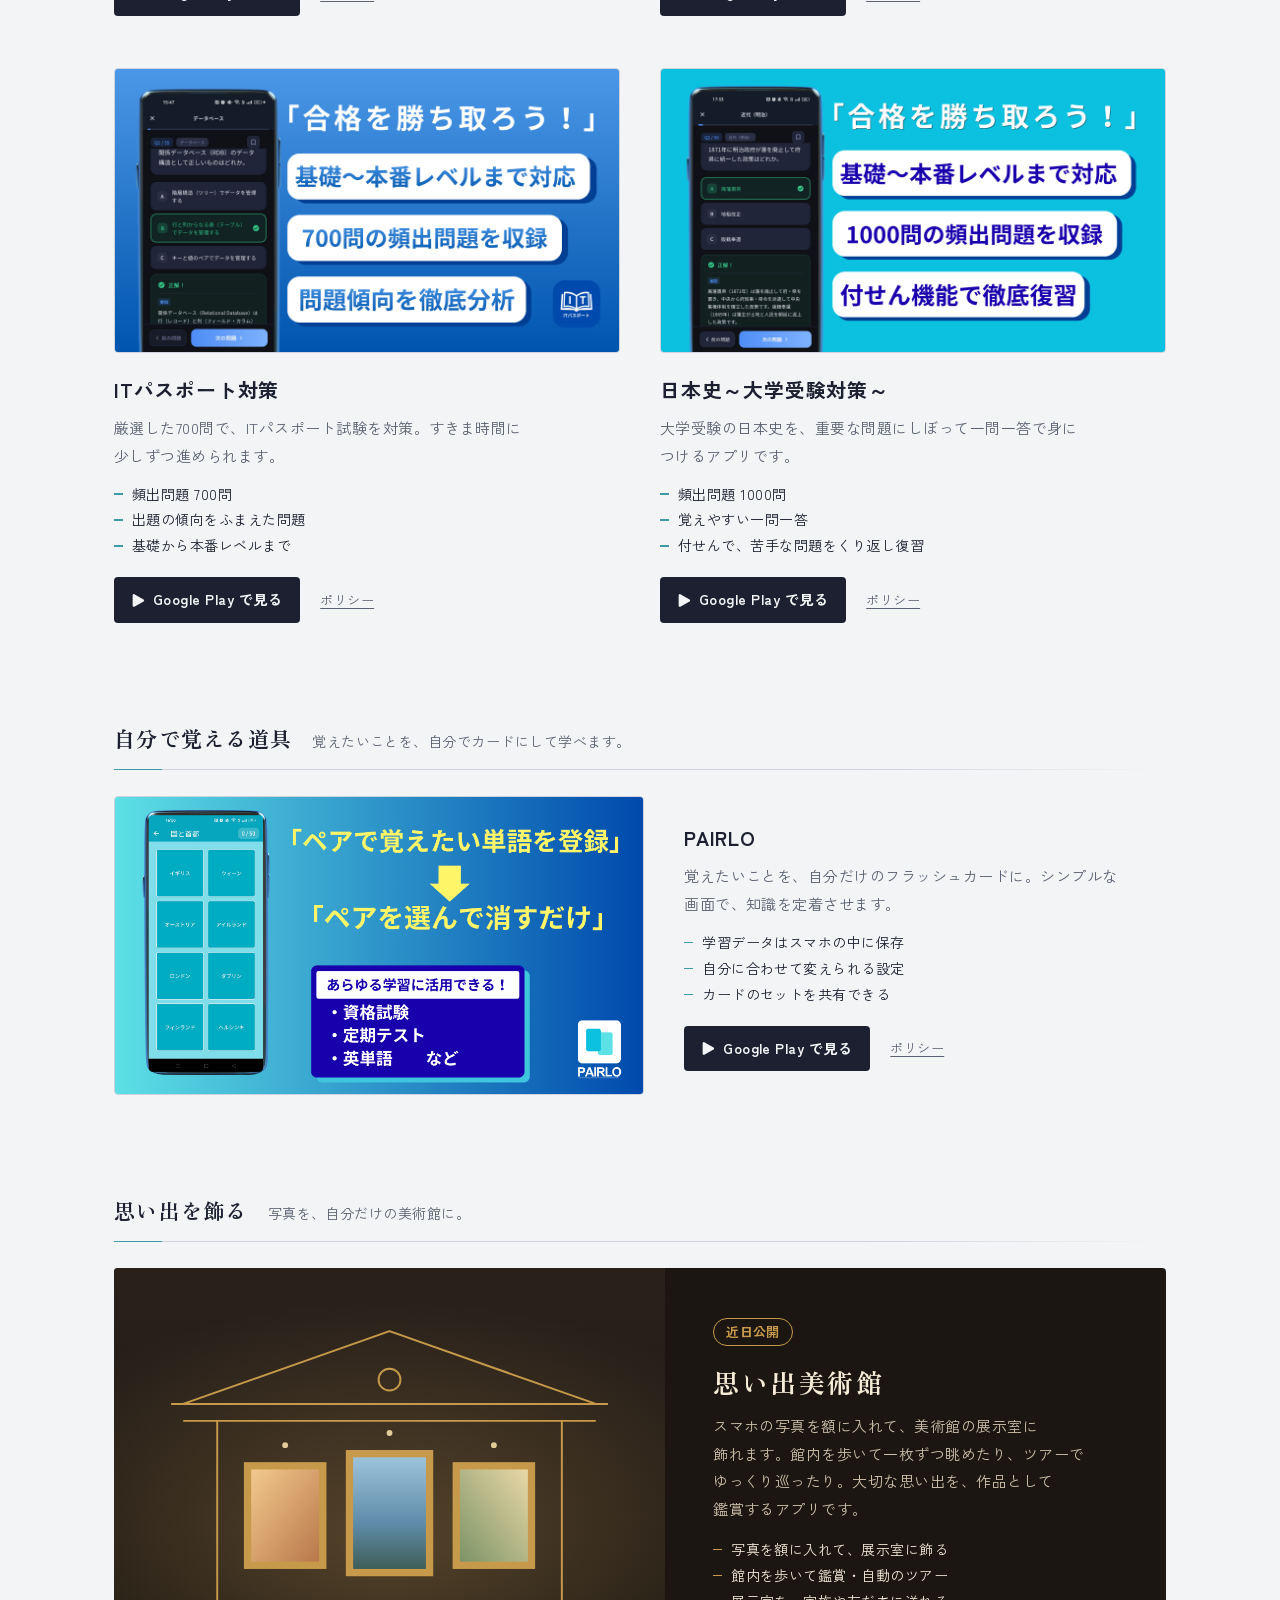
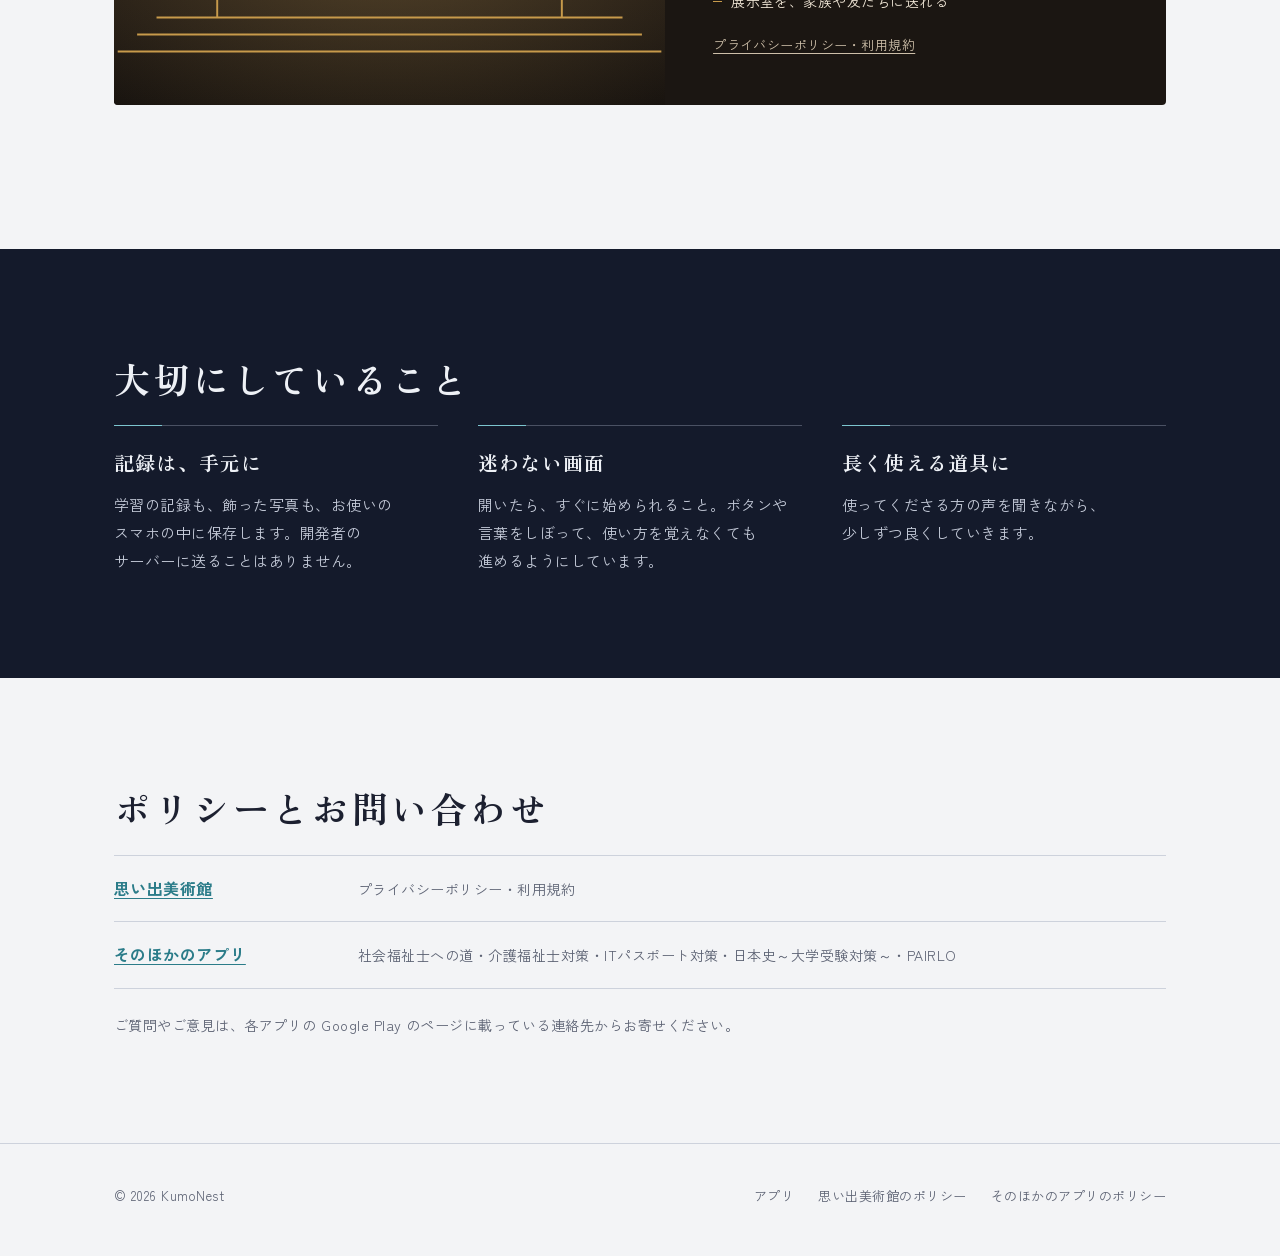
==== commit d64d94c4: "Add files via upload" ====
--- a/index.html
+++ b/index.html
@@ -4,16 +4,16 @@
   <meta charset="UTF-8">
   <meta name="viewport" content="width=device-width, initial-scale=1.0">
   <title>KumoNest｜勉強と思い出のための、小さなアプリ</title>
-  <meta name="description" content="KumoNest（くもネスト）は、資格試験・受験の対策アプリや、写真を美術館に飾る「思い出美術館」など、毎日に寄りそう小さな Android アプリをつくっています。">
+  <meta name="description" content="KumoNest（クモネスト）は「蜘蛛の巣」。資格試験・受験の対策アプリや、写真を美術館に飾る「思い出美術館」など、毎日に寄りそう小さなモバイルアプリをつくっています。">
   <meta property="og:type" content="website">
   <meta property="og:title" content="KumoNest">
-  <meta property="og:description" content="勉強と思い出のための、小さな Android アプリをつくっています。">
+  <meta property="og:description" content="勉強と思い出のための、小さなモバイルアプリをつくっています。">
   <meta property="og:url" content="https://godai555.github.io/">
-  <meta name="theme-color" content="#EAF1F6">
-  <link rel="icon" href="data:image/svg+xml,%3Csvg xmlns='http://www.w3.org/2000/svg' viewBox='0 0 34 24'%3E%3Cpath d='M7.5 15.5a5 5 0 0 1 1.2-9.8A7.2 7.2 0 0 1 22.4 4a5.6 5.6 0 0 1 5.4 9.6' fill='none' stroke='%231E2A36' stroke-width='2.4' stroke-linecap='round'/%3E%3Cpath d='M4 16.5c4 4.6 22 4.6 26 0M8 20.5c4.6 2.4 13.4 2.4 18 0' fill='none' stroke='%232B5D8A' stroke-width='2.4' stroke-linecap='round'/%3E%3C/svg%3E">
+  <meta name="theme-color" content="#141A2B">
+  <link rel="icon" href="data:image/svg+xml,%3Csvg%20xmlns%3D%22http%3A//www.w3.org/2000/svg%22%20viewBox%3D%220%200%2024%2024%22%20aria-hidden%3D%22true%22%3E%3Cpath%20d%3D%22M2%205%20Q12%2012%2022%205%22%20fill%3D%22none%22%20stroke%3D%22%231C2030%22%20stroke-width%3D%221.6%22%20stroke-linecap%3D%22round%22/%3E%3Cpath%20d%3D%22M2%2011%20Q12%2018%2022%2011%22%20fill%3D%22none%22%20stroke%3D%22%233E9AA8%22%20stroke-width%3D%221.6%22%20stroke-linecap%3D%22round%22/%3E%3Cpath%20d%3D%22M2%2017%20Q12%2024%2022%2017%22%20fill%3D%22none%22%20stroke%3D%22%231C2030%22%20stroke-width%3D%221.6%22%20stroke-linecap%3D%22round%22%20opacity%3D%22.45%22/%3E%3C/svg%3E">
   <link rel="preconnect" href="https://fonts.googleapis.com">
   <link rel="preconnect" href="https://fonts.gstatic.com" crossorigin>
-  <link href="https://fonts.googleapis.com/css2?family=Shippori+Mincho+B1:wght@500;600&family=Zen+Kaku+Gothic+New:wght@400;500;700&display=swap" rel="stylesheet">
+  <link href="https://fonts.googleapis.com/css2?family=Zen+Old+Mincho:wght@500;700&family=Zen+Kaku+Gothic+New:wght@400;500;700&display=swap" rel="stylesheet">
   <link rel="stylesheet" href="style.css">
   <link rel="stylesheet" href="home.css">
 </head>
@@ -21,7 +21,7 @@
 
 <header class="site-header">
   <div class="wrap">
-    <a class="brand" href="index.html" aria-label="KumoNest トップへ"><svg viewBox="0 0 34 24" aria-hidden="true"><path d="M7.5 15.5a5 5 0 0 1 1.2-9.8A7.2 7.2 0 0 1 22.4 4a5.6 5.6 0 0 1 5.4 9.6" fill="none" stroke="currentColor" stroke-width="2" stroke-linecap="round"/><path d="M4 16.5c4 4.6 22 4.6 26 0M8 20.5c4.6 2.4 13.4 2.4 18 0" fill="none" stroke="var(--ai)" stroke-width="2" stroke-linecap="round"/></svg><span>KumoNest</span></a>
+    <a class="brand" href="index.html" aria-label="KumoNest トップへ"><svg viewBox="0 0 24 24" aria-hidden="true"><path d="M2 5 Q12 12 22 5" fill="none" stroke="currentColor" stroke-width="1.6" stroke-linecap="round"/><path d="M2 11 Q12 18 22 11" fill="none" stroke="var(--dew)" stroke-width="1.6" stroke-linecap="round"/><path d="M2 17 Q12 24 22 17" fill="none" stroke="currentColor" stroke-width="1.6" stroke-linecap="round" opacity=".45"/></svg><span>KumoNest</span></a>
     <nav class="site-nav" aria-label="サイト内">
       <a href="index.html#apps">アプリ</a>
       <a href="index.html#values" class="nav-optional">大切にしていること</a>
@@ -32,16 +32,12 @@
 
 <main>
   <section class="hero" aria-labelledby="hero-title">
-    <svg class="kasumi" viewBox="0 0 600 420" aria-hidden="true" preserveAspectRatio="xMinYMid slice">
-      <rect class="k k1" x="120" y="60"  width="560" height="44" rx="22"/>
-      <rect class="k k2" x="40"  y="140" width="420" height="30" rx="15"/>
-      <rect class="k k3" x="200" y="200" width="480" height="56" rx="28"/>
-      <rect class="k k4" x="90"  y="292" width="360" height="26" rx="13"/>
-      <rect class="k k5" x="300" y="340" width="380" height="40" rx="20"/>
+    <svg class="web" viewBox="0 0 1200 720" preserveAspectRatio="xMaxYMin slice" aria-hidden="true">
+      <g class="threads"><path class="th" pathLength="1" style="--i:0" d="M1240 -30 Q567 241 -40 250"/><path class="th" pathLength="1" style="--i:1" d="M1240 -30 Q565 384 -40 520"/><path class="th" pathLength="1" style="--i:2" d="M1240 -30 Q719 491 260 760"/><path class="th" pathLength="1" style="--i:3" d="M1240 -30 Q915 464 640 760"/><path class="th" pathLength="1" style="--i:4" d="M1240 -30 Q1089 448 980 760"/><path class="th" pathLength="1" style="--i:5" d="M1240 -30 Q1224 348 1240 600"/><path class="th fine" pathLength="1" style="--i:6" d="M685 269 Q749 334 813 363"/><path class="th fine" pathLength="1" style="--i:7" d="M1013 300 Q1075 314 1137 293"/></g>
     </svg>
     <div class="wrap hero-inner">
-      <h1 id="hero-title"><span>雲のように軽く、</span><span>巣のように心地よく。</span></h1>
-      <p class="lead">KumoNest は、資格や受験の勉強、写真の思い出など、毎日の小さな時間に寄りそう Android アプリをつくっています。</p>
+      <h1 id="hero-title"><span>手のひらから、</span><span>毎日をつなぐ。</span></h1>
+      <p class="lead">KumoNest（クモネスト）は「蜘蛛の巣」。細い糸を一本ずつ張っていくように、資格や受験の勉強、写真の思い出など、毎日の小さな時間に寄りそうモバイルアプリをつくっています。</p>
       <a class="hero-link" href="#apps">アプリを見る</a>
     </div>
   </section>
--- a/style.css
+++ b/style.css
@@ -1,104 +1,76 @@
-/* KumoNest — 共通スタイル（すべてのページで読み込む） */
+/* KumoNest（蜘蛛の巣）— 共通スタイル */
 :root {
-  --sky: #EAF1F6;        /* ページの地：うすい空色 */
-  --cloud: #FFFFFF;      /* 面 */
-  --ink: #1E2A36;        /* 文字：青みのある墨 */
-  --slate: #5B6B7A;      /* 補足の文字 */
-  --line: #D3DFE8;       /* 区切り線 */
-  --ai: #2B5D8A;         /* 藍：リンク・ボタン */
-  --ai-deep: #1F4568;
-  --mist: #C9DCEA;       /* 霞の帯 */
-  --gold: #C79A4B;       /* 思い出美術館だけに使う金 */
-  --night: #1B1612;      /* 思い出美術館の地 */
-  --mincho: "Shippori Mincho B1", "Hiragino Mincho ProN", "Yu Mincho", serif;
-  --gothic: "Zen Kaku Gothic New", "Hiragino Sans", "Yu Gothic", "Meiryo", sans-serif;
+  --silk: #F3F4F6;       /* ページの地：絹のような薄い灰 */
+  --paper: #FFFFFF;
+  --ink: #1C2030;        /* 文字 */
+  --mute: #5C6273;       /* 補足 */
+  --thread: #CDD2DC;     /* 糸（区切り線） */
+  --night: #141A2B;      /* 夜明け前の空：ヒーローの地 */
+  --silver: #AEB8CB;     /* 夜の糸 */
+  --dew: #3E9AA8;        /* 青緑：リンク・ボタン */
+  --dew-deep: #2B7C89;
+  --gold: #C79A4B;       /* 思い出美術館だけ */
+  --museum: #1B1612;
+  --serif: "Zen Old Mincho", "Hiragino Mincho ProN", "Yu Mincho", "Noto Serif JP", "Noto Serif CJK JP", serif;
+  --sans: "Zen Kaku Gothic New", "Hiragino Sans", "Yu Gothic", "Meiryo", "Noto Sans JP", "Noto Sans CJK JP", sans-serif;
   color-scheme: light;
 }
 @media (prefers-color-scheme: dark) {
   :root:not([data-theme="light"]) {
-    --sky: #121A22; --cloud: #19232D; --ink: #E6EDF3; --slate: #9AABBA;
-    --line: #2A3743; --ai: #8DB8DF; --ai-deep: #B5D2EC; --mist: #22313F;
-    color-scheme: dark;
+    --silk: #10141F; --paper: #171C29; --ink: #E7EAF0; --mute: #A0A7B8;
+    --thread: #2A3142; --dew: #7CC5CF; --dew-deep: #A6DCE3; color-scheme: dark;
   }
 }
 :root[data-theme="dark"] {
-  --sky: #121A22; --cloud: #19232D; --ink: #E6EDF3; --slate: #9AABBA;
-  --line: #2A3743; --ai: #8DB8DF; --ai-deep: #B5D2EC; --mist: #22313F;
-  color-scheme: dark;
+  --silk: #10141F; --paper: #171C29; --ink: #E7EAF0; --mute: #A0A7B8;
+  --thread: #2A3142; --dew: #7CC5CF; --dew-deep: #A6DCE3; color-scheme: dark;
 }
-
 *, *::before, *::after { box-sizing: border-box; }
-html { scroll-behavior: smooth; scroll-padding-top: 80px; }
+html { scroll-behavior: smooth; scroll-padding-top: 76px; }
 @media (prefers-reduced-motion: reduce) { html { scroll-behavior: auto; } }
 body {
-  margin: 0;
-  background: var(--sky);
-  color: var(--ink);
-  font-family: var(--gothic);
-  font-size: 16px;
-  line-height: 1.85;
-  letter-spacing: 0.03em;
+  margin: 0; background: var(--silk); color: var(--ink);
+  font-family: var(--sans); font-size: 16px; line-height: 1.85; letter-spacing: .03em;
+  -webkit-text-size-adjust: 100%; text-size-adjust: 100%; overflow-wrap: anywhere;
   -webkit-font-smoothing: antialiased;
-  font-feature-settings: "palt" 0;
 }
 img { max-width: 100%; display: block; }
-a { color: var(--ai); text-underline-offset: 0.2em; }
-a:hover { color: var(--ai-deep); }
-:focus-visible { outline: 2px solid var(--ai); outline-offset: 3px; border-radius: 4px; }
+a { color: var(--dew-deep); text-underline-offset: .2em; }
+a:hover { color: var(--dew); }
+:focus-visible { outline: 2px solid var(--dew); outline-offset: 3px; border-radius: 3px; }
+.wrap { max-width: 1100px; margin: 0 auto; padding: 0 max(24px, env(safe-area-inset-right)) 0 max(24px, env(safe-area-inset-left)); }
+@media (max-width: 480px) { .wrap { padding: 0 max(16px, env(safe-area-inset-right)) 0 max(16px, env(safe-area-inset-left)); } }
 
-.wrap { max-width: 1080px; margin: 0 auto; padding: 0 24px; }
-
-/* ヘッダー */
-.site-header {
-  position: sticky; top: 0; z-index: 50;
-  background: color-mix(in srgb, var(--sky) 86%, transparent);
-  backdrop-filter: blur(12px);
-  -webkit-backdrop-filter: blur(12px);
-  border-bottom: 1px solid var(--line);
-}
+/* ヘッダー（トップでは夜の空に溶け込み、ほかのページでは絹の地） */
+.site-header { position: sticky; top: 0; z-index: 50; background: color-mix(in srgb, var(--silk) 88%, transparent); backdrop-filter: blur(12px); -webkit-backdrop-filter: blur(12px); border-bottom: 1px solid var(--thread); }
 .site-header .wrap { display: flex; align-items: center; justify-content: space-between; height: 64px; gap: 16px; }
 .brand { display: flex; align-items: center; gap: 10px; color: var(--ink); text-decoration: none; }
-.brand svg { width: 34px; height: 24px; flex-shrink: 0; }
-.brand span { font-family: var(--mincho); font-size: 21px; font-weight: 600; letter-spacing: 0.04em; }
+.brand svg { width: 26px; height: 26px; flex-shrink: 0; }
+.brand span { font-family: var(--serif); font-size: clamp(18px, 4.6vw, 21px); font-weight: 700; letter-spacing: .05em; }
 .site-nav { display: flex; gap: 26px; }
-.site-nav a { color: var(--slate); text-decoration: none; font-size: 14px; font-weight: 500; }
+.site-nav a { color: var(--mute); text-decoration: none; font-size: 14px; font-weight: 500; padding: 10px 0; }
 .site-nav a:hover, .site-nav a[aria-current="page"] { color: var(--ink); }
-@media (max-width: 640px) {
-  .site-nav { gap: 16px; }
-  .site-nav .nav-optional { display: none; }
-}
+@media (max-width: 640px) { .site-nav { gap: 16px; } .site-nav .nav-optional { display: none; } }
 
-/* フッター */
-.site-footer { border-top: 1px solid var(--line); padding: 40px 0 48px; color: var(--slate); font-size: 13px; }
+.site-footer { border-top: 1px solid var(--thread); padding: 40px 0 48px; color: var(--mute); font-size: 13px; }
 .site-footer .wrap { display: flex; flex-wrap: wrap; justify-content: space-between; gap: 16px 32px; }
 .site-footer nav { display: flex; flex-wrap: wrap; gap: 8px 24px; }
-.site-footer a { color: var(--slate); text-decoration: none; }
+.site-footer a { color: var(--mute); text-decoration: none; }
 .site-footer a:hover { color: var(--ink); text-decoration: underline; }
 
 /* ポリシーのページ */
 .doc { padding: 56px 0 88px; }
-.doc .wrap { max-width: 780px; }
-.doc-title { font-family: var(--mincho); font-weight: 600; font-size: clamp(26px, 4vw, 34px); line-height: 1.4; margin: 0 0 6px; letter-spacing: 0.06em; }
-.doc-sub { color: var(--slate); margin: 0 0 28px; font-size: 14px; }
-.doc-body {
-  background: var(--cloud);
-  border: 1px solid var(--line);
-  border-radius: 6px;
-  padding: clamp(24px, 5vw, 48px);
-}
-.doc-body pre {
-  white-space: pre-wrap; word-break: break-word;
-  font-family: var(--gothic); font-size: 15px; line-height: 1.9; margin: 0;
-}
-.doc-body h2 { font-family: var(--mincho); font-size: 22px; font-weight: 600; margin: 48px 0 8px; padding-bottom: 10px; border-bottom: 1px solid var(--line); letter-spacing: 0.06em; }
+.doc .wrap { max-width: 800px; }
+.doc-title { font-family: var(--serif); font-weight: 700; font-size: clamp(26px, 4vw, 34px); line-height: 1.4; margin: 0 0 6px; letter-spacing: .06em; }
+.doc-sub { color: var(--mute); margin: 0 0 28px; font-size: 14px; }
+.doc-body { background: var(--paper); border: 1px solid var(--thread); border-radius: 4px; padding: clamp(24px, 5vw, 48px); word-break: auto-phrase; }
+.doc-body pre { white-space: pre-wrap; word-break: break-word; font-family: var(--sans); font-size: 15px; line-height: 1.9; margin: 0; }
+.doc-body h2 { font-family: var(--serif); font-size: 22px; font-weight: 700; margin: 48px 0 8px; padding-bottom: 10px; border-bottom: 1px solid var(--thread); letter-spacing: .06em; }
 .doc-body h2:first-child { margin-top: 0; }
 .doc-body h3 { font-size: 16px; font-weight: 700; margin: 26px 0 4px; }
 .doc-body p { margin: 4px 0; font-size: 15px; }
 .doc-body p.li { padding-left: 1em; text-indent: -1em; }
-.doc-body .date { color: var(--slate); font-size: 13px; margin-top: 20px; }
+.doc-body .date { color: var(--mute); font-size: 13px; margin-top: 20px; }
 .doc-toc { display: flex; flex-wrap: wrap; gap: 8px 24px; margin: 0 0 24px; font-size: 14px; }
-.notice {
-  margin: 0 0 24px; padding: 14px 18px; border-radius: 6px;
-  background: var(--sky); border: 1px solid var(--line); font-size: 14px; line-height: 1.8;
-}
+.notice { margin: 0 0 24px; padding: 14px 18px; border-radius: 4px; background: var(--paper); border: 1px solid var(--thread); border-left: 3px solid var(--dew); font-size: 14px; line-height: 1.8; }
 .notice a { font-weight: 700; }
--- a/home.css
+++ b/home.css
@@ -1,135 +1,123 @@
-/* トップページだけのスタイル */
+/* トップページ（蜘蛛の巣） */
 
-/* ヒーロー：霞（かすみ）の帯が、ゆっくり流れ込む */
-.hero { position: relative; overflow: hidden; padding: clamp(72px, 12vw, 148px) 0 clamp(64px, 10vw, 120px); border-bottom: 1px solid var(--line); }
-.kasumi { position: absolute; top: 0; right: 0; bottom: 0; width: 56%; height: 100%; z-index: 0; }
-@media (max-width: 820px) { .kasumi { top: auto; width: 100%; height: 130px; opacity: .75; } .hero { padding-bottom: 170px; } }
-.kasumi .k { fill: var(--mist); }
-.kasumi .k2, .kasumi .k4 { fill: var(--cloud); opacity: 0.85; }
+/* ヒーロー：夜明け前の空に、数本の糸がすっと伸びる（巣の形にはしない） */
+.hero {
+  position: relative; overflow: hidden; isolation: isolate;
+  background: radial-gradient(120% 90% at 80% 20%, #232C45 0%, var(--night) 55%, #0E1220 100%);
+  color: #EEF1F6;
+  min-height: clamp(520px, 78vh, 760px);
+  display: flex; align-items: flex-end;
+  padding: clamp(160px, 26vw, 260px) 0 clamp(48px, 7vw, 88px);
+}
+.web { position: absolute; inset: 0; width: 100%; height: 100%; z-index: -1; }
+.web path { fill: none; stroke: var(--silver); stroke-linecap: round; }
+.web .th { stroke-width: 1; opacity: .5; }
+.web .th.fine { stroke-width: .7; opacity: .35; }
+/* 文字の側は、糸を少し薄く（読みやすさのため） */
+.hero::after {
+  content: ""; position: absolute; inset: 0; z-index: -1; pointer-events: none;
+  background: linear-gradient(to top, rgba(14,18,32,.92) 0%, rgba(14,18,32,.55) 38%, rgba(14,18,32,0) 70%),
+              linear-gradient(to right, rgba(14,18,32,.6) 0%, rgba(14,18,32,0) 55%);
+}
 @media (prefers-reduced-motion: no-preference) {
-  .kasumi .k { animation: drift 1.8s cubic-bezier(.2,.7,.2,1) both; }
-  .kasumi .k1 { animation-delay: .05s; }
-  .kasumi .k2 { animation-delay: .25s; }
-  .kasumi .k3 { animation-delay: .15s; }
-  .kasumi .k4 { animation-delay: .4s; }
-  .kasumi .k5 { animation-delay: .3s; }
-  .hero h1 span, .hero .lead, .hero-link { animation: rise 1.2s cubic-bezier(.2,.7,.2,1) both; }
-  .hero h1 span:nth-child(2) { animation-delay: .15s; }
-  .hero .lead { animation-delay: .35s; }
-  .hero-link { animation-delay: .5s; }
+  .web .th { stroke-dasharray: 1; stroke-dashoffset: 1; animation: spin 1.6s cubic-bezier(.3,.6,.3,1) forwards; animation-delay: calc(.1s + var(--i) * .12s); }
+  .hero h1 span, .hero .lead, .hero-link { animation: rise 1.1s cubic-bezier(.2,.7,.2,1) both; }
+  .hero h1 span:nth-child(1) { animation-delay: .3s; }
+  .hero h1 span:nth-child(2) { animation-delay: .45s; }
+  .hero .lead { animation-delay: .7s; }
+  .hero-link { animation-delay: .85s; }
 }
-@keyframes drift { from { transform: translateX(120px); opacity: 0; } to { transform: none; opacity: 1; } }
+@keyframes spin { to { stroke-dashoffset: 0; } }
 @keyframes rise { from { opacity: 0; transform: translateY(10px); } to { opacity: 1; transform: none; } }
 
-.hero-inner { position: relative; z-index: 1; }
+.hero-inner { position: relative; width: 100%; }
 .hero h1 {
-  font-family: var(--mincho);
-  font-weight: 600;
-  font-size: clamp(34px, 6.4vw, 68px);
-  line-height: 1.45;
-  letter-spacing: 0.08em;
-  margin: 0 0 28px;
+  font-family: var(--serif); font-weight: 500;
+  font-size: clamp(26px, calc((100vw - 40px) / 8.8), 80px);
+  line-height: 1.38; letter-spacing: .08em; margin: 0 0 24px;
 }
-.hero h1 span { display: block; }
-.hero h1 span:nth-child(2) { padding-left: 1.5em; }
-.hero .lead { max-width: 32em; color: var(--slate); font-size: clamp(15px, 1.8vw, 17px); margin: 0 0 32px; }
-.hero-link {
-  display: inline-block; color: var(--ink); font-weight: 700; font-size: 15px; text-decoration: none;
-  padding-bottom: 4px; border-bottom: 2px solid var(--ai);
-}
-.hero-link:hover { color: var(--ai); }
+.hero h1 span { display: block; white-space: nowrap; }
+.hero h1 span:nth-child(2) { padding-left: 1em; }
+.hero .lead { max-width: 33em; color: #C4CAD8; font-size: clamp(14px, 1.7vw, 16px); margin: 0 0 28px; }
+.hero-link { display: inline-block; color: #EEF1F6; font-weight: 700; font-size: 15px; text-decoration: none; padding-bottom: 4px; border-bottom: 1px solid var(--dew); }
+.hero-link:hover { color: #A6DCE3; }
 
-/* 見出し */
-.sec-title {
-  font-family: var(--mincho); font-weight: 600;
-  font-size: clamp(26px, 3.6vw, 36px); letter-spacing: 0.1em;
-  margin: 0 0 clamp(32px, 5vw, 56px);
-}
+/* 見出し：糸が一本、横に伸びる */
+.sec-title { font-family: var(--serif); font-weight: 700; font-size: clamp(24px, 3.6vw, 36px); letter-spacing: .1em; line-height: 1.4; margin: 0 0 clamp(14px, 2vw, 22px); }
 
-/* アプリ */
-.apps { padding: clamp(64px, 9vw, 112px) 0 clamp(32px, 5vw, 56px); }
+.apps { padding: clamp(56px, 8vw, 104px) 0 clamp(24px, 4vw, 48px); }
 .group { margin-bottom: clamp(56px, 8vw, 96px); }
-.group-head { display: flex; flex-wrap: wrap; align-items: baseline; gap: 4px 20px; margin-bottom: 24px; padding-bottom: 12px; border-bottom: 1px solid var(--line); }
-.group-head h3 { font-family: var(--mincho); font-weight: 600; font-size: 21px; margin: 0; letter-spacing: 0.06em; }
-.group-head p { margin: 0; color: var(--slate); font-size: 14px; }
+.group-head { position: relative; display: flex; flex-wrap: wrap; align-items: baseline; gap: 2px 20px; margin-bottom: 26px; padding-bottom: 12px; }
+.group-head::after { content: ""; position: absolute; left: 0; right: 0; bottom: 0; height: 1px; background: linear-gradient(to right, var(--dew) 0, var(--dew) 48px, var(--thread) 48px, var(--thread) 70%, transparent); }
+.group-head h3 { font-family: var(--serif); font-weight: 700; font-size: clamp(18px, 2.2vw, 21px); margin: 0; letter-spacing: .06em; }
+.group-head p { margin: 0; color: var(--mute); font-size: 14px; }
 
-.app-grid { display: grid; grid-template-columns: repeat(2, minmax(0, 1fr)); gap: 48px 40px; }
+.app-grid { display: grid; grid-template-columns: repeat(2, minmax(0, 1fr)); gap: 52px 40px; }
 .app { display: flex; flex-direction: column; }
-.app-shot {
-  display: block; padding: 0; border: 0; background: none; cursor: zoom-in;
-  border-radius: 10px; overflow: hidden; box-shadow: 0 1px 0 var(--line), 0 14px 32px -18px rgba(30,42,54,.35);
-}
+.app-shot { display: block; padding: 0; border: 1px solid var(--thread); background: var(--paper); cursor: zoom-in; border-radius: 4px; overflow: hidden; }
 .app-shot img { width: 100%; height: auto; aspect-ratio: 16 / 9; object-fit: cover; transition: transform .5s ease; }
 .app-shot:hover img { transform: scale(1.02); }
-.app-text { padding-top: 20px; }
-.app-text h4, .museum-text h4 { font-size: 20px; font-weight: 700; margin: 0 0 6px; letter-spacing: 0.04em; }
-.app-text > p { margin: 0 0 12px; color: var(--slate); font-size: 15px; max-width: 34em; }
+.app-text { padding-top: 18px; }
+.app-text h4 { font-size: 20px; font-weight: 700; margin: 0 0 6px; letter-spacing: .04em; }
+.app-text > p { margin: 0 0 12px; color: var(--mute); font-size: 15px; max-width: 34em; }
 .feats { list-style: none; padding: 0; margin: 0 0 18px; font-size: 14px; }
-.feats li { position: relative; padding-left: 16px; }
-.feats li::before { content: ""; position: absolute; left: 0; top: .82em; width: 8px; height: 2px; background: var(--ai); border-radius: 1px; }
+.feats li { position: relative; padding-left: 18px; }
+.feats li::before { content: ""; position: absolute; left: 0; top: .85em; width: 9px; height: 1.5px; background: var(--dew); }
 .app-actions { display: flex; flex-wrap: wrap; align-items: center; gap: 12px 20px; margin-top: auto; }
-.btn-play {
-  display: inline-flex; align-items: center; gap: 8px;
-  background: var(--ai); color: #fff; text-decoration: none;
-  padding: 10px 18px; border-radius: 999px; font-size: 14px; font-weight: 700;
-}
-.btn-play:hover { background: var(--ai-deep); color: #fff; }
-.btn-play svg { width: 14px; height: 14px; fill: currentColor; }
-@media (prefers-color-scheme: dark) { :root:not([data-theme="light"]) .btn-play, :root:not([data-theme="light"]) .btn-play:hover { color: #10202F; } }
-.app-policy { font-size: 13px; color: var(--slate); }
+.btn-play { display: inline-flex; align-items: center; gap: 8px; background: var(--ink); color: var(--silk); text-decoration: none; padding: 10px 18px; border-radius: 4px; font-size: 14px; font-weight: 700; }
+.btn-play:hover { background: var(--dew-deep); color: #fff; }
+.btn-play svg { width: 13px; height: 13px; fill: currentColor; }
+.app-policy { font-size: 13px; color: var(--mute); }
 
-/* 1つだけのグループは、横に並べる */
 .app-grid.single { grid-template-columns: 1fr; }
 .app-grid.single .app { display: grid; grid-template-columns: minmax(0, 1.1fr) minmax(0, 1fr); gap: 40px; align-items: center; }
 .app-grid.single .app-text { padding-top: 0; }
 
-/* 思い出美術館：夜の展示室の色で */
-.museum {
-  display: grid; grid-template-columns: minmax(0, 1.1fr) minmax(0, 1fr);
-  background: var(--night); color: #F2E8D8; border-radius: 10px; overflow: hidden;
-}
+.museum { display: grid; grid-template-columns: minmax(0, 1.1fr) minmax(0, 1fr); background: var(--museum); color: #F2E8D8; border-radius: 4px; overflow: hidden; }
 .museum-art { width: 100%; height: 100%; min-height: 260px; display: block; }
 .museum-text { padding: clamp(28px, 4vw, 48px); align-self: center; }
 .museum-text > p { color: #CDBFA9; font-size: 15px; margin: 0 0 14px; }
 .museum-text .soon { display: inline-block; color: var(--gold); font-size: 13px; font-weight: 700; border: 1px solid var(--gold); border-radius: 999px; padding: 1px 12px; margin: 0 0 12px; }
-.museum-text h4 { font-family: var(--mincho); font-weight: 600; font-size: 26px; letter-spacing: 0.1em; color: #F6EBD6; }
+.museum-text h4 { font-family: var(--serif); font-weight: 700; font-size: 26px; letter-spacing: .1em; color: #F6EBD6; margin: 0 0 6px; }
 .museum .feats li::before { background: var(--gold); }
 .museum .app-policy { color: #CDBFA9; }
 .museum .app-policy:hover { color: #F6EBD6; }
 
-/* 大切にしていること */
-.values { padding: clamp(64px, 9vw, 104px) 0; background: var(--cloud); border-top: 1px solid var(--line); border-bottom: 1px solid var(--line); }
+/* 大切にしていること：夜の地に戻る（ヒーローと呼応） */
+.values { padding: clamp(64px, 9vw, 104px) 0; background: var(--night); color: #EEF1F6; }
+.values .sec-title { color: #EEF1F6; }
 .values-grid { display: grid; grid-template-columns: repeat(3, minmax(0, 1fr)); gap: 40px; }
-.values-grid h3 { font-family: var(--mincho); font-weight: 600; font-size: 20px; margin: 0 0 10px; letter-spacing: 0.06em; }
-.values-grid p { margin: 0; color: var(--slate); font-size: 15px; }
+.values-grid > div { border-top: 1px solid rgba(174,184,203,.35); padding-top: 18px; position: relative; }
+.values-grid > div::after { content: ""; position: absolute; left: 0; top: -1px; width: 48px; height: 1px; background: #7CC5CF; }
+.values-grid h3 { font-family: var(--serif); font-weight: 700; font-size: 20px; margin: 0 0 10px; letter-spacing: .06em; }
+.values-grid p { margin: 0; color: #C4CAD8; font-size: 15px; }
 
-/* ポリシー */
 .policy { padding: clamp(64px, 9vw, 104px) 0; }
-.policy-list { list-style: none; padding: 0; margin: 0 0 24px; border-top: 1px solid var(--line); }
-.policy-list li { display: grid; grid-template-columns: 220px 1fr; gap: 4px 24px; padding: 18px 0; border-bottom: 1px solid var(--line); align-items: baseline; }
+.policy-list { list-style: none; padding: 0; margin: 0 0 24px; border-top: 1px solid var(--thread); }
+.policy-list li { display: grid; grid-template-columns: 220px 1fr; gap: 4px 24px; padding: 18px 0; border-bottom: 1px solid var(--thread); align-items: baseline; }
 .policy-list a { font-weight: 700; }
-.policy-list span { color: var(--slate); font-size: 14px; }
-.contact { color: var(--slate); font-size: 14px; margin: 0; }
+.policy-list span { color: var(--mute); font-size: 14px; }
+.contact { color: var(--mute); font-size: 14px; margin: 0; }
 
-/* 画像を大きく見る */
 .lightbox { border: 0; padding: 0; background: transparent; max-width: 94vw; max-height: 94vh; overflow: visible; }
-.lightbox::backdrop { background: rgba(10, 16, 22, .86); backdrop-filter: blur(4px); }
-.lightbox img { max-width: 94vw; max-height: 90vh; width: auto; height: auto; border-radius: 10px; }
+.lightbox::backdrop { background: rgba(10, 13, 22, .88); backdrop-filter: blur(4px); }
+.lightbox img { max-width: 94vw; max-height: 90vh; width: auto; height: auto; border-radius: 4px; }
 .lightbox-close { position: fixed; top: 16px; right: 20px; width: 44px; height: 44px; border: 0; border-radius: 50%; background: rgba(255,255,255,.12); color: #fff; font-size: 26px; cursor: pointer; }
-@media (prefers-reduced-motion: no-preference) {
-  .lightbox[open] img { animation: rise .35s ease both; }
-}
 
+.lead, .app-text > p, .museum-text > p, .values-grid p, .group-head p, .contact, .feats li { word-break: auto-phrase; text-wrap: pretty; }
+
+@media (min-width: 1440px) { .wrap { max-width: 1180px; } }
+@media (max-width: 960px) { .app-grid, .values-grid { gap: 40px 28px; } }
 @media (max-width: 820px) {
-  .app-grid, .app-grid.single .app, .museum, .values-grid { grid-template-columns: 1fr; }
+  .app-grid.single .app, .museum { grid-template-columns: 1fr; }
   .app-grid.single .app { gap: 0; }
-  .app-grid.single .app-text { padding-top: 20px; }
+  .app-grid.single .app-text { padding-top: 18px; }
   .museum-art { min-height: 0; height: auto; aspect-ratio: 16 / 9; }
-  .values-grid { gap: 28px; }
   .policy-list li { grid-template-columns: 1fr; }
 }
-@media (max-width: 480px) {
-  .wrap { padding: 0 16px; }
-  .hero h1 { font-size: 27px; letter-spacing: .06em; }
-  .hero h1 span:nth-child(2) { padding-left: 1em; }
+@media (max-width: 720px) {
+  .app-grid, .values-grid { grid-template-columns: 1fr; }
+  .values-grid { gap: 32px; }
+  .hero { min-height: 0; }
 }
+@media (max-width: 360px) { .btn-play { padding: 10px 14px; } .museum-text h4 { font-size: 22px; } }
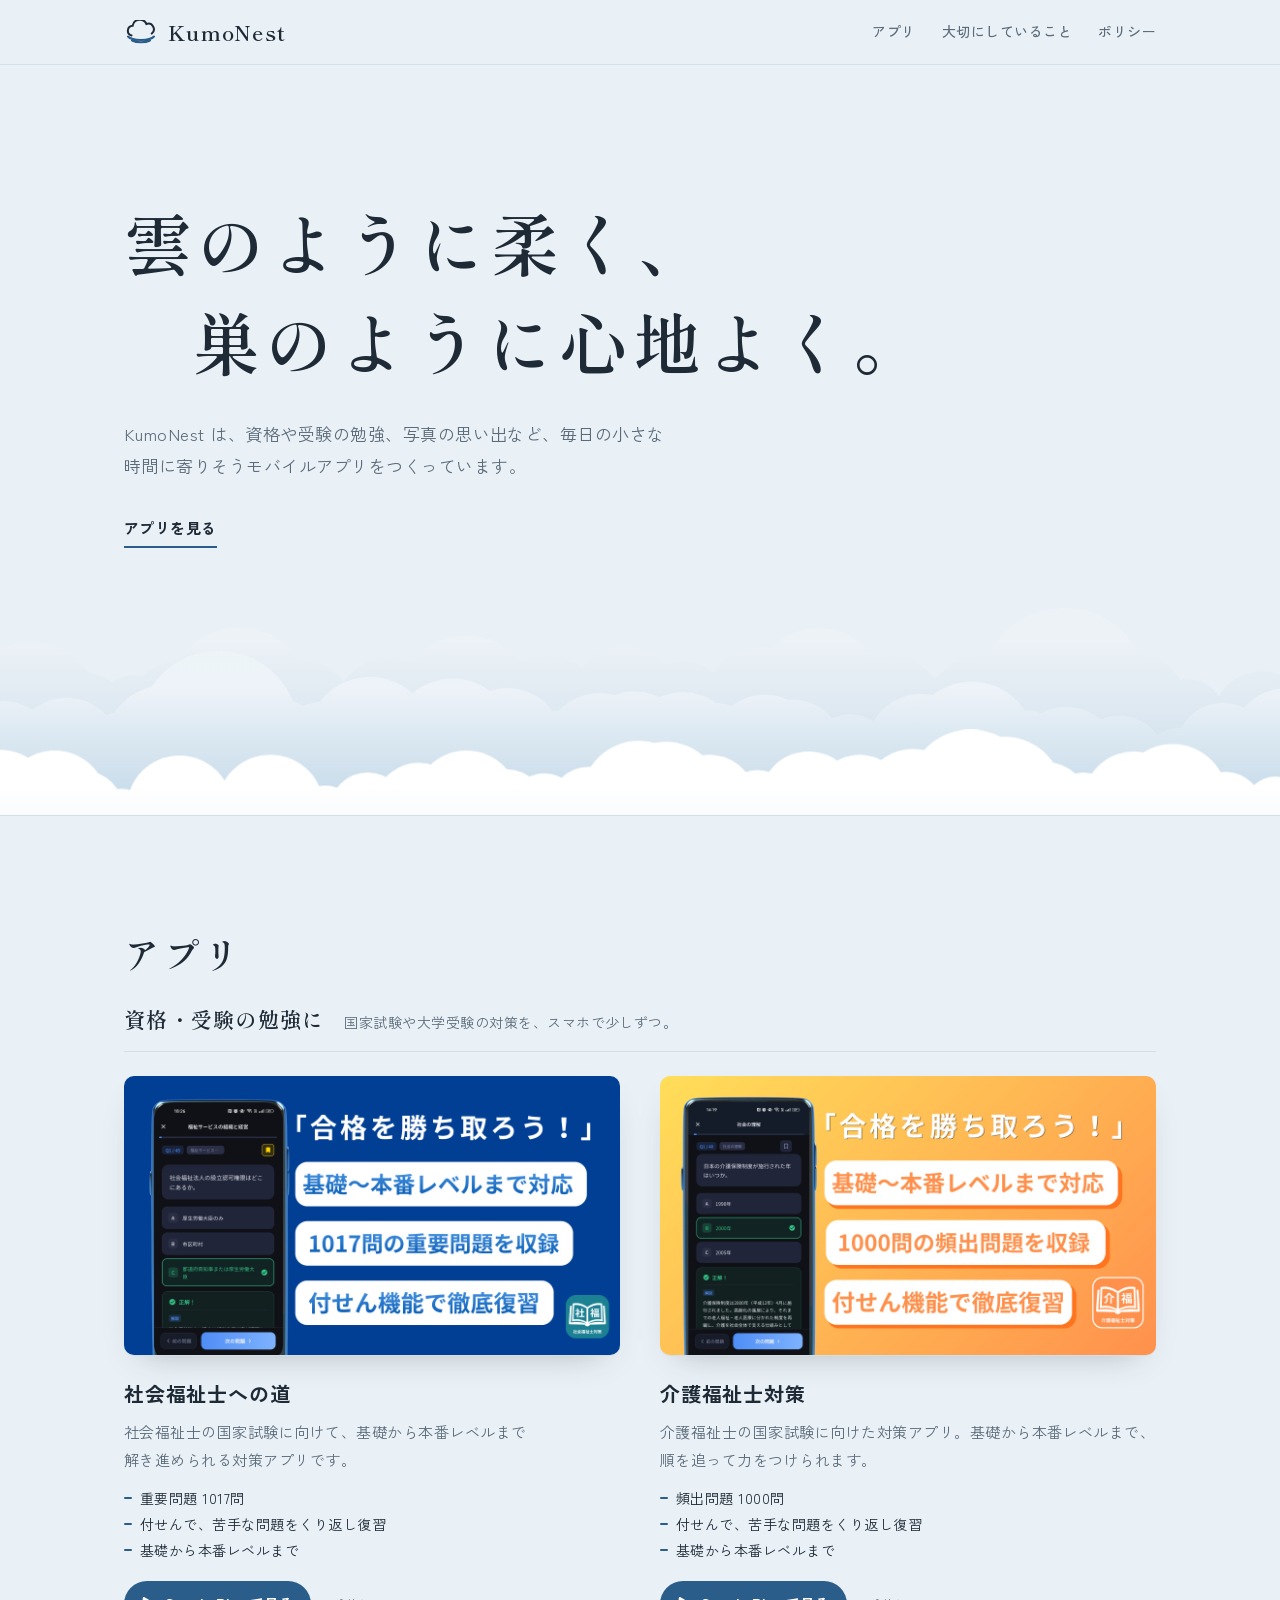
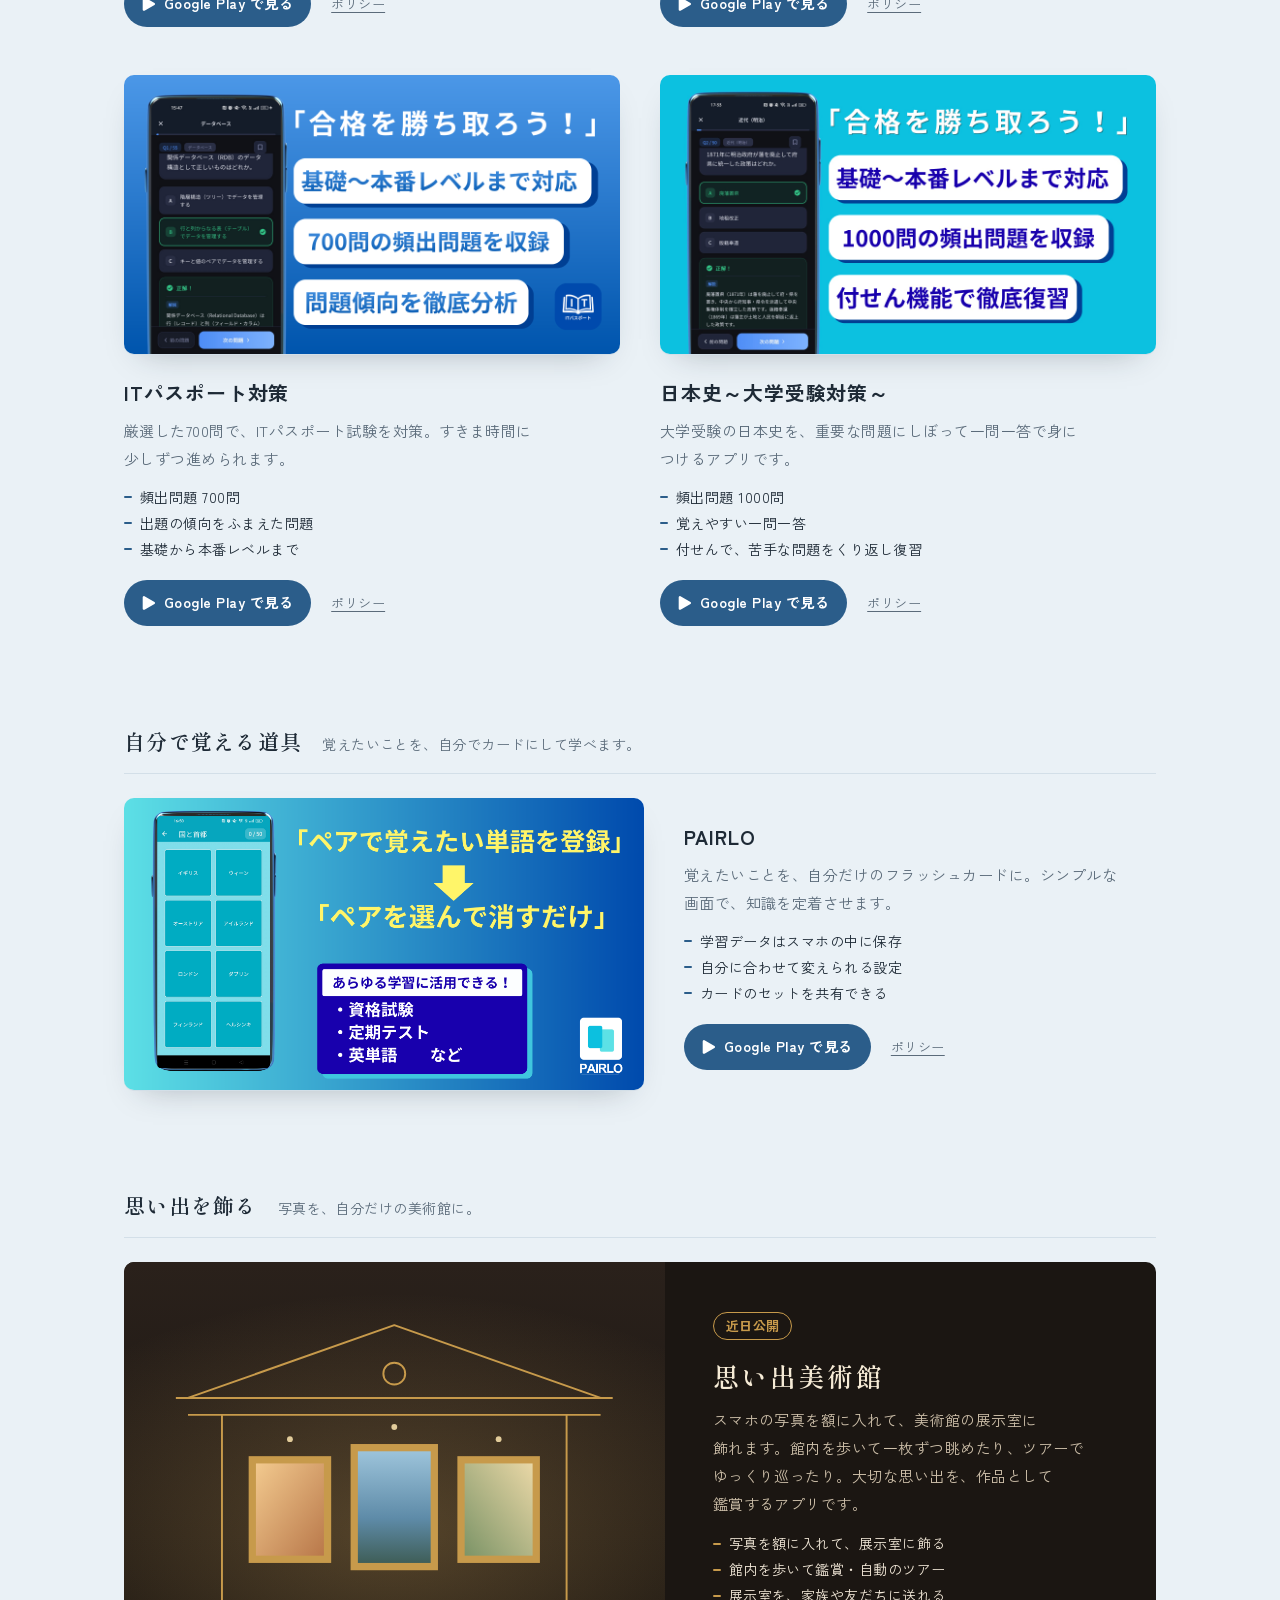
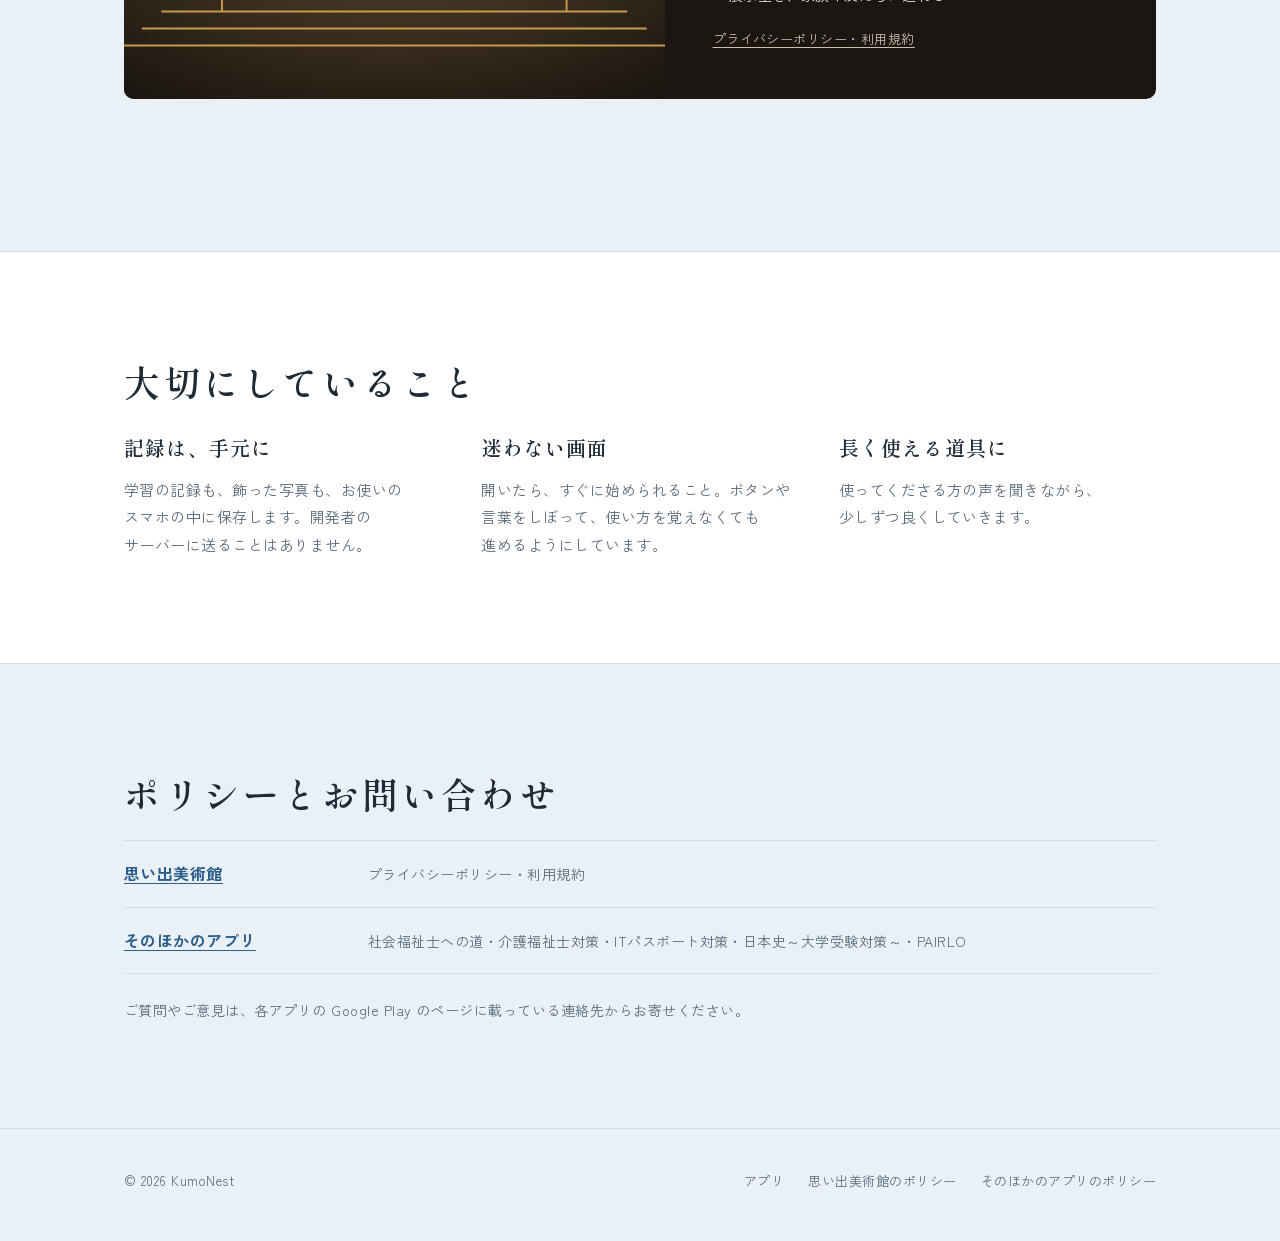
==== commit 4db9acae: "Add files via upload" ====
--- a/index.html
+++ b/index.html
@@ -4,16 +4,16 @@
   <meta charset="UTF-8">
   <meta name="viewport" content="width=device-width, initial-scale=1.0">
   <title>KumoNest｜勉強と思い出のための、小さなアプリ</title>
-  <meta name="description" content="KumoNest（クモネスト）は「蜘蛛の巣」。資格試験・受験の対策アプリや、写真を美術館に飾る「思い出美術館」など、毎日に寄りそう小さなモバイルアプリをつくっています。">
+  <meta name="description" content="KumoNest（くもネスト）は、資格試験・受験の対策アプリや、写真を美術館に飾る「思い出美術館」など、毎日に寄りそう小さなモバイルアプリをつくっています。">
   <meta property="og:type" content="website">
   <meta property="og:title" content="KumoNest">
   <meta property="og:description" content="勉強と思い出のための、小さなモバイルアプリをつくっています。">
   <meta property="og:url" content="https://godai555.github.io/">
-  <meta name="theme-color" content="#141A2B">
-  <link rel="icon" href="data:image/svg+xml,%3Csvg%20xmlns%3D%22http%3A//www.w3.org/2000/svg%22%20viewBox%3D%220%200%2024%2024%22%20aria-hidden%3D%22true%22%3E%3Cpath%20d%3D%22M2%205%20Q12%2012%2022%205%22%20fill%3D%22none%22%20stroke%3D%22%231C2030%22%20stroke-width%3D%221.6%22%20stroke-linecap%3D%22round%22/%3E%3Cpath%20d%3D%22M2%2011%20Q12%2018%2022%2011%22%20fill%3D%22none%22%20stroke%3D%22%233E9AA8%22%20stroke-width%3D%221.6%22%20stroke-linecap%3D%22round%22/%3E%3Cpath%20d%3D%22M2%2017%20Q12%2024%2022%2017%22%20fill%3D%22none%22%20stroke%3D%22%231C2030%22%20stroke-width%3D%221.6%22%20stroke-linecap%3D%22round%22%20opacity%3D%22.45%22/%3E%3C/svg%3E">
+  <meta name="theme-color" content="#EAF1F6">
+  <link rel="icon" href="data:image/svg+xml,%3Csvg xmlns='http://www.w3.org/2000/svg' viewBox='0 0 34 24'%3E%3Cpath d='M7.5 15.5a5 5 0 0 1 1.2-9.8A7.2 7.2 0 0 1 22.4 4a5.6 5.6 0 0 1 5.4 9.6' fill='none' stroke='%231E2A36' stroke-width='2.4' stroke-linecap='round'/%3E%3Cpath d='M4 16.5c4 4.6 22 4.6 26 0M8 20.5c4.6 2.4 13.4 2.4 18 0' fill='none' stroke='%232B5D8A' stroke-width='2.4' stroke-linecap='round'/%3E%3C/svg%3E">
   <link rel="preconnect" href="https://fonts.googleapis.com">
   <link rel="preconnect" href="https://fonts.gstatic.com" crossorigin>
-  <link href="https://fonts.googleapis.com/css2?family=Zen+Old+Mincho:wght@500;700&family=Zen+Kaku+Gothic+New:wght@400;500;700&display=swap" rel="stylesheet">
+  <link href="https://fonts.googleapis.com/css2?family=Shippori+Mincho+B1:wght@500;600&family=Zen+Kaku+Gothic+New:wght@400;500;700&display=swap" rel="stylesheet">
   <link rel="stylesheet" href="style.css">
   <link rel="stylesheet" href="home.css">
 </head>
@@ -21,7 +21,7 @@
 
 <header class="site-header">
   <div class="wrap">
-    <a class="brand" href="index.html" aria-label="KumoNest トップへ"><svg viewBox="0 0 24 24" aria-hidden="true"><path d="M2 5 Q12 12 22 5" fill="none" stroke="currentColor" stroke-width="1.6" stroke-linecap="round"/><path d="M2 11 Q12 18 22 11" fill="none" stroke="var(--dew)" stroke-width="1.6" stroke-linecap="round"/><path d="M2 17 Q12 24 22 17" fill="none" stroke="currentColor" stroke-width="1.6" stroke-linecap="round" opacity=".45"/></svg><span>KumoNest</span></a>
+    <a class="brand" href="index.html" aria-label="KumoNest トップへ"><svg viewBox="0 0 34 24" aria-hidden="true"><path d="M7.5 15.5a5 5 0 0 1 1.2-9.8A7.2 7.2 0 0 1 22.4 4a5.6 5.6 0 0 1 5.4 9.6" fill="none" stroke="currentColor" stroke-width="2" stroke-linecap="round"/><path d="M4 16.5c4 4.6 22 4.6 26 0M8 20.5c4.6 2.4 13.4 2.4 18 0" fill="none" stroke="var(--ai)" stroke-width="2" stroke-linecap="round"/></svg><span>KumoNest</span></a>
     <nav class="site-nav" aria-label="サイト内">
       <a href="index.html#apps">アプリ</a>
       <a href="index.html#values" class="nav-optional">大切にしていること</a>
@@ -32,12 +32,19 @@
 
 <main>
   <section class="hero" aria-labelledby="hero-title">
-    <svg class="web" viewBox="0 0 1200 720" preserveAspectRatio="xMaxYMin slice" aria-hidden="true">
-      <g class="threads"><path class="th" pathLength="1" style="--i:0" d="M1240 -30 Q567 241 -40 250"/><path class="th" pathLength="1" style="--i:1" d="M1240 -30 Q565 384 -40 520"/><path class="th" pathLength="1" style="--i:2" d="M1240 -30 Q719 491 260 760"/><path class="th" pathLength="1" style="--i:3" d="M1240 -30 Q915 464 640 760"/><path class="th" pathLength="1" style="--i:4" d="M1240 -30 Q1089 448 980 760"/><path class="th" pathLength="1" style="--i:5" d="M1240 -30 Q1224 348 1240 600"/><path class="th fine" pathLength="1" style="--i:6" d="M685 269 Q749 334 813 363"/><path class="th fine" pathLength="1" style="--i:7" d="M1013 300 Q1075 314 1137 293"/></g>
+    <svg class="clouds" viewBox="0 0 1600 300" aria-hidden="true" preserveAspectRatio="xMidYMax slice">
+      <defs>
+        <linearGradient id="cg-back" gradientUnits="userSpaceOnUse" x1="0" y1="80" x2="0" y2="215"><stop class="s-hi" offset="0"/><stop class="s-mist" offset="1"/></linearGradient>
+        <linearGradient id="cg-mid" gradientUnits="userSpaceOnUse" x1="0" y1="140" x2="0" y2="270"><stop class="s-hi" offset="0"/><stop class="s-mist" offset="1"/></linearGradient>
+        <linearGradient id="cg-front" gradientUnits="userSpaceOnUse" x1="0" y1="220" x2="0" y2="320"><stop class="s-cloud" offset=".45"/><stop class="s-soft" offset="1"/></linearGradient>
+      </defs>
+      <g class="cl c-back"><g><circle cx="-77" cy="192" r="46"/><circle cx="-12" cy="183" r="61"/><circle cx="49" cy="170" r="85"/><circle cx="111" cy="183" r="61"/><circle cx="180" cy="194" r="42"/><rect x="-120" y="182" width="332" height="75" rx="30"/></g><g><circle cx="176" cy="175" r="49"/><circle cx="231" cy="169" r="61"/><circle cx="305" cy="154" r="87"/><circle cx="382" cy="168" r="62"/><circle cx="461" cy="179" r="42"/><rect x="137" y="167" width="362" height="75" rx="30"/></g><g><circle cx="402" cy="187" r="40"/><circle cx="491" cy="172" r="68"/><circle cx="586" cy="162" r="85"/><circle cx="644" cy="177" r="58"/><circle cx="731" cy="182" r="49"/><rect x="375" y="175" width="395" height="74" rx="29"/></g><g><circle cx="643" cy="173" r="38"/><circle cx="687" cy="161" r="60"/><circle cx="782" cy="157" r="67"/><circle cx="854" cy="164" r="55"/><circle cx="899" cy="173" r="38"/><rect x="596" y="165" width="350" height="69" rx="25"/></g><g><circle cx="879" cy="173" r="37"/><circle cx="947" cy="157" r="66"/><circle cx="1020" cy="149" r="81"/><circle cx="1112" cy="161" r="59"/><circle cx="1180" cy="169" r="44"/><rect x="843" y="162" width="385" height="71" rx="27"/></g><g><circle cx="1143" cy="178" r="45"/><circle cx="1221" cy="167" r="66"/><circle cx="1323" cy="146" r="103"/><circle cx="1409" cy="166" r="67"/><circle cx="1476" cy="177" r="46"/><rect x="1104" y="165" width="418" height="77" rx="32"/></g><g><circle cx="1454" cy="196" r="41"/><circle cx="1568" cy="184" r="63"/><circle cx="1637" cy="186" r="60"/><circle cx="1744" cy="198" r="38"/><rect x="1423" y="189" width="363" height="69" rx="25"/></g><g><circle cx="1652" cy="169" r="46"/><circle cx="1695" cy="157" r="68"/><circle cx="1767" cy="155" r="72"/><circle cx="1803" cy="148" r="85"/><circle cx="1869" cy="163" r="58"/><circle cx="1908" cy="166" r="51"/><rect x="1623" y="159" width="319" height="76" rx="31"/></g></g>
+      <g class="cl c-mid"><g><circle cx="-77" cy="234" r="41"/><circle cx="15" cy="221" r="63"/><circle cx="93" cy="220" r="66"/><circle cx="180" cy="229" r="50"/><rect x="-120" y="224" width="344" height="72" rx="28"/></g><g><circle cx="158" cy="222" r="50"/><circle cx="212" cy="210" r="71"/><circle cx="280" cy="195" r="99"/><circle cx="352" cy="216" r="61"/><circle cx="416" cy="223" r="48"/><rect x="114" y="213" width="350" height="76" rx="31"/></g><g><circle cx="348" cy="228" r="39"/><circle cx="408" cy="217" r="58"/><circle cx="467" cy="206" r="78"/><circle cx="521" cy="215" r="62"/><circle cx="563" cy="226" r="42"/><rect x="322" y="217" width="272" height="72" rx="27"/></g><g><circle cx="517" cy="221" r="48"/><circle cx="569" cy="206" r="76"/><circle cx="637" cy="210" r="68"/><circle cx="693" cy="220" r="50"/><rect x="492" y="216" width="225" height="72" rx="28"/></g><g><circle cx="672" cy="229" r="46"/><circle cx="750" cy="217" r="69"/><circle cx="793" cy="216" r="70"/><circle cx="853" cy="216" r="69"/><circle cx="891" cy="221" r="61"/><circle cx="948" cy="232" r="41"/><rect x="655" y="219" width="331" height="76" rx="31"/></g><g><circle cx="867" cy="232" r="41"/><circle cx="912" cy="225" r="52"/><circle cx="954" cy="217" r="67"/><circle cx="988" cy="219" r="63"/><circle cx="1048" cy="229" r="46"/><circle cx="1087" cy="235" r="35"/><rect x="847" y="224" width="256" height="70" rx="26"/></g><g><circle cx="1059" cy="226" r="52"/><circle cx="1147" cy="217" r="68"/><circle cx="1209" cy="212" r="78"/><circle cx="1278" cy="225" r="55"/><rect x="1030" y="219" width="288" height="76" rx="30"/></g><g><circle cx="1265" cy="240" r="47"/><circle cx="1326" cy="230" r="65"/><circle cx="1391" cy="234" r="58"/><circle cx="1460" cy="240" r="46"/><rect x="1236" y="235" width="248" height="70" rx="26"/></g><g><circle cx="1464" cy="229" r="38"/><circle cx="1519" cy="218" r="58"/><circle cx="1598" cy="212" r="70"/><circle cx="1673" cy="219" r="57"/><circle cx="1729" cy="229" r="39"/><rect x="1417" y="222" width="353" height="68" rx="24"/></g><g><circle cx="1706" cy="238" r="44"/><circle cx="1752" cy="226" r="66"/><circle cx="1813" cy="223" r="72"/><circle cx="1872" cy="233" r="54"/><circle cx="1910" cy="240" r="40"/><rect x="1684" y="230" width="259" height="72" rx="28"/></g></g>
+      <g class="cl c-front"><g><circle cx="-96" cy="300" r="37"/><circle cx="-46" cy="296" r="43"/><circle cx="10" cy="284" r="66"/><circle cx="78" cy="284" r="65"/><circle cx="114" cy="293" r="49"/><circle cx="188" cy="302" r="33"/><rect x="-120" y="292" width="328" height="68" rx="24"/></g><g><circle cx="160" cy="305" r="39"/><circle cx="232" cy="290" r="65"/><circle cx="344" cy="290" r="66"/><circle cx="429" cy="306" r="36"/><rect x="105" y="298" width="373" height="68" rx="24"/></g><g><circle cx="412" cy="299" r="37"/><circle cx="464" cy="293" r="47"/><circle cx="527" cy="289" r="55"/><circle cx="586" cy="284" r="65"/><circle cx="635" cy="292" r="50"/><circle cx="719" cy="298" r="38"/><rect x="368" y="292" width="367" height="67" rx="23"/></g><g><circle cx="682" cy="291" r="44"/><circle cx="737" cy="288" r="49"/><circle cx="798" cy="277" r="70"/><circle cx="832" cy="277" r="69"/><circle cx="885" cy="283" r="59"/><circle cx="940" cy="291" r="43"/><rect x="660" y="284" width="315" height="71" rx="27"/></g><g><circle cx="889" cy="293" r="35"/><circle cx="945" cy="288" r="45"/><circle cx="1008" cy="280" r="60"/><circle cx="1071" cy="281" r="57"/><circle cx="1124" cy="289" r="42"/><circle cx="1182" cy="293" r="34"/><rect x="859" y="288" width="350" height="65" rx="21"/></g><g><circle cx="1101" cy="292" r="40"/><circle cx="1137" cy="280" r="63"/><circle cx="1208" cy="271" r="78"/><circle cx="1250" cy="274" r="72"/><circle cx="1301" cy="285" r="52"/><circle cx="1355" cy="291" r="42"/><rect x="1067" y="282" width="312" height="72" rx="28"/></g><g><circle cx="1259" cy="298" r="33"/><circle cx="1347" cy="291" r="45"/><circle cx="1409" cy="282" r="62"/><circle cx="1457" cy="279" r="68"/><circle cx="1522" cy="291" r="46"/><circle cx="1597" cy="297" r="35"/><rect x="1240" y="288" width="376" height="68" rx="24"/></g><g><circle cx="1584" cy="290" r="39"/><circle cx="1654" cy="285" r="49"/><circle cx="1710" cy="278" r="61"/><circle cx="1798" cy="284" r="50"/><circle cx="1862" cy="292" r="36"/><rect x="1535" y="283" width="369" height="68" rx="24"/></g></g>
     </svg>
     <div class="wrap hero-inner">
-      <h1 id="hero-title"><span>手のひらから、</span><span>毎日をつなぐ。</span></h1>
-      <p class="lead">KumoNest（クモネスト）は「蜘蛛の巣」。細い糸を一本ずつ張っていくように、資格や受験の勉強、写真の思い出など、毎日の小さな時間に寄りそうモバイルアプリをつくっています。</p>
+      <h1 id="hero-title"><span>雲のように柔く、</span><span>巣のように心地よく。</span></h1>
+      <p class="lead">KumoNest は、資格や受験の勉強、写真の思い出など、毎日の小さな時間に寄りそうモバイルアプリをつくっています。</p>
       <a class="hero-link" href="#apps">アプリを見る</a>
     </div>
   </section>
--- a/style.css
+++ b/style.css
@@ -1,76 +1,109 @@
-/* KumoNest（蜘蛛の巣）— 共通スタイル */
+/* KumoNest — 共通スタイル（すべてのページで読み込む） */
 :root {
-  --silk: #F3F4F6;       /* ページの地：絹のような薄い灰 */
-  --paper: #FFFFFF;
-  --ink: #1C2030;        /* 文字 */
-  --mute: #5C6273;       /* 補足 */
-  --thread: #CDD2DC;     /* 糸（区切り線） */
-  --night: #141A2B;      /* 夜明け前の空：ヒーローの地 */
-  --silver: #AEB8CB;     /* 夜の糸 */
-  --dew: #3E9AA8;        /* 青緑：リンク・ボタン */
-  --dew-deep: #2B7C89;
-  --gold: #C79A4B;       /* 思い出美術館だけ */
-  --museum: #1B1612;
-  --serif: "Zen Old Mincho", "Hiragino Mincho ProN", "Yu Mincho", "Noto Serif JP", "Noto Serif CJK JP", serif;
-  --sans: "Zen Kaku Gothic New", "Hiragino Sans", "Yu Gothic", "Meiryo", "Noto Sans JP", "Noto Sans CJK JP", sans-serif;
+  --sky: #EAF1F6;        /* ページの地：うすい空色 */
+  --cloud: #FFFFFF;      /* 面 */
+  --ink: #1E2A36;        /* 文字：青みのある墨 */
+  --slate: #5B6B7A;      /* 補足の文字 */
+  --line: #D3DFE8;       /* 区切り線 */
+  --ai: #2B5D8A;         /* 藍：リンク・ボタン */
+  --ai-deep: #1F4568;
+  --mist: #C9DCEA;       /* 霞の帯 */
+  --gold: #C79A4B;       /* 思い出美術館だけに使う金 */
+  --night: #1B1612;      /* 思い出美術館の地 */
+  --mincho: "Shippori Mincho B1", "Hiragino Mincho ProN", "Yu Mincho", "Noto Serif JP", "Noto Serif CJK JP", serif;
+  --gothic: "Zen Kaku Gothic New", "Hiragino Sans", "Yu Gothic", "Meiryo", "Noto Sans JP", "Noto Sans CJK JP", sans-serif;
   color-scheme: light;
 }
 @media (prefers-color-scheme: dark) {
   :root:not([data-theme="light"]) {
-    --silk: #10141F; --paper: #171C29; --ink: #E7EAF0; --mute: #A0A7B8;
-    --thread: #2A3142; --dew: #7CC5CF; --dew-deep: #A6DCE3; color-scheme: dark;
+    --sky: #121A22; --cloud: #19232D; --ink: #E6EDF3; --slate: #9AABBA;
+    --line: #2A3743; --ai: #8DB8DF; --ai-deep: #B5D2EC; --mist: #22313F;
+    color-scheme: dark;
   }
 }
 :root[data-theme="dark"] {
-  --silk: #10141F; --paper: #171C29; --ink: #E7EAF0; --mute: #A0A7B8;
-  --thread: #2A3142; --dew: #7CC5CF; --dew-deep: #A6DCE3; color-scheme: dark;
+  --sky: #121A22; --cloud: #19232D; --ink: #E6EDF3; --slate: #9AABBA;
+  --line: #2A3743; --ai: #8DB8DF; --ai-deep: #B5D2EC; --mist: #22313F;
+  color-scheme: dark;
 }
+
 *, *::before, *::after { box-sizing: border-box; }
-html { scroll-behavior: smooth; scroll-padding-top: 76px; }
+html { scroll-behavior: smooth; scroll-padding-top: 80px; }
 @media (prefers-reduced-motion: reduce) { html { scroll-behavior: auto; } }
 body {
-  margin: 0; background: var(--silk); color: var(--ink);
-  font-family: var(--sans); font-size: 16px; line-height: 1.85; letter-spacing: .03em;
-  -webkit-text-size-adjust: 100%; text-size-adjust: 100%; overflow-wrap: anywhere;
+  margin: 0;
+  -webkit-text-size-adjust: 100%;
+  text-size-adjust: 100%;
+  overflow-wrap: anywhere;
+  background: var(--sky);
+  color: var(--ink);
+  font-family: var(--gothic);
+  font-size: 16px;
+  line-height: 1.85;
+  letter-spacing: 0.03em;
   -webkit-font-smoothing: antialiased;
+  font-feature-settings: "palt" 0;
 }
 img { max-width: 100%; display: block; }
-a { color: var(--dew-deep); text-underline-offset: .2em; }
-a:hover { color: var(--dew); }
-:focus-visible { outline: 2px solid var(--dew); outline-offset: 3px; border-radius: 3px; }
-.wrap { max-width: 1100px; margin: 0 auto; padding: 0 max(24px, env(safe-area-inset-right)) 0 max(24px, env(safe-area-inset-left)); }
+a { color: var(--ai); text-underline-offset: 0.2em; }
+a:hover { color: var(--ai-deep); }
+:focus-visible { outline: 2px solid var(--ai); outline-offset: 3px; border-radius: 4px; }
+
+.wrap { max-width: 1080px; margin: 0 auto; padding: 0 max(24px, env(safe-area-inset-right)) 0 max(24px, env(safe-area-inset-left)); }
 @media (max-width: 480px) { .wrap { padding: 0 max(16px, env(safe-area-inset-right)) 0 max(16px, env(safe-area-inset-left)); } }
 
-/* ヘッダー（トップでは夜の空に溶け込み、ほかのページでは絹の地） */
-.site-header { position: sticky; top: 0; z-index: 50; background: color-mix(in srgb, var(--silk) 88%, transparent); backdrop-filter: blur(12px); -webkit-backdrop-filter: blur(12px); border-bottom: 1px solid var(--thread); }
+/* ヘッダー */
+.site-header {
+  position: sticky; top: 0; z-index: 50;
+  background: color-mix(in srgb, var(--sky) 86%, transparent);
+  backdrop-filter: blur(12px);
+  -webkit-backdrop-filter: blur(12px);
+  border-bottom: 1px solid var(--line);
+}
 .site-header .wrap { display: flex; align-items: center; justify-content: space-between; height: 64px; gap: 16px; }
 .brand { display: flex; align-items: center; gap: 10px; color: var(--ink); text-decoration: none; }
-.brand svg { width: 26px; height: 26px; flex-shrink: 0; }
-.brand span { font-family: var(--serif); font-size: clamp(18px, 4.6vw, 21px); font-weight: 700; letter-spacing: .05em; }
+.brand svg { width: 34px; height: 24px; flex-shrink: 0; }
+.brand span { font-family: var(--mincho); font-size: clamp(18px, 4.6vw, 21px); font-weight: 600; letter-spacing: 0.04em; }
 .site-nav { display: flex; gap: 26px; }
-.site-nav a { color: var(--mute); text-decoration: none; font-size: 14px; font-weight: 500; padding: 10px 0; }
+.site-nav a { color: var(--slate); text-decoration: none; font-size: 14px; font-weight: 500; padding: 10px 0; }
 .site-nav a:hover, .site-nav a[aria-current="page"] { color: var(--ink); }
-@media (max-width: 640px) { .site-nav { gap: 16px; } .site-nav .nav-optional { display: none; } }
+@media (max-width: 640px) {
+  .site-nav { gap: 16px; }
+  .site-nav .nav-optional { display: none; }
+}
 
-.site-footer { border-top: 1px solid var(--thread); padding: 40px 0 48px; color: var(--mute); font-size: 13px; }
+/* フッター */
+.site-footer { border-top: 1px solid var(--line); padding: 40px 0 48px; color: var(--slate); font-size: 13px; }
 .site-footer .wrap { display: flex; flex-wrap: wrap; justify-content: space-between; gap: 16px 32px; }
 .site-footer nav { display: flex; flex-wrap: wrap; gap: 8px 24px; }
-.site-footer a { color: var(--mute); text-decoration: none; }
+.site-footer a { color: var(--slate); text-decoration: none; }
 .site-footer a:hover { color: var(--ink); text-decoration: underline; }
 
 /* ポリシーのページ */
 .doc { padding: 56px 0 88px; }
-.doc .wrap { max-width: 800px; }
-.doc-title { font-family: var(--serif); font-weight: 700; font-size: clamp(26px, 4vw, 34px); line-height: 1.4; margin: 0 0 6px; letter-spacing: .06em; }
-.doc-sub { color: var(--mute); margin: 0 0 28px; font-size: 14px; }
-.doc-body { background: var(--paper); border: 1px solid var(--thread); border-radius: 4px; padding: clamp(24px, 5vw, 48px); word-break: auto-phrase; }
-.doc-body pre { white-space: pre-wrap; word-break: break-word; font-family: var(--sans); font-size: 15px; line-height: 1.9; margin: 0; }
-.doc-body h2 { font-family: var(--serif); font-size: 22px; font-weight: 700; margin: 48px 0 8px; padding-bottom: 10px; border-bottom: 1px solid var(--thread); letter-spacing: .06em; }
+.doc .wrap { max-width: 780px; }
+.doc-title { font-family: var(--mincho); font-weight: 600; font-size: clamp(26px, 4vw, 34px); line-height: 1.4; margin: 0 0 6px; letter-spacing: 0.06em; }
+.doc-sub { color: var(--slate); margin: 0 0 28px; font-size: 14px; }
+.doc-body {
+  background: var(--cloud);
+  border: 1px solid var(--line);
+  border-radius: 6px;
+  padding: clamp(24px, 5vw, 48px);
+}
+.doc-body { word-break: auto-phrase; }
+.doc-body pre {
+  white-space: pre-wrap; word-break: break-word;
+  font-family: var(--gothic); font-size: 15px; line-height: 1.9; margin: 0;
+}
+.doc-body h2 { font-family: var(--mincho); font-size: 22px; font-weight: 600; margin: 48px 0 8px; padding-bottom: 10px; border-bottom: 1px solid var(--line); letter-spacing: 0.06em; }
 .doc-body h2:first-child { margin-top: 0; }
 .doc-body h3 { font-size: 16px; font-weight: 700; margin: 26px 0 4px; }
 .doc-body p { margin: 4px 0; font-size: 15px; }
 .doc-body p.li { padding-left: 1em; text-indent: -1em; }
-.doc-body .date { color: var(--mute); font-size: 13px; margin-top: 20px; }
+.doc-body .date { color: var(--slate); font-size: 13px; margin-top: 20px; }
 .doc-toc { display: flex; flex-wrap: wrap; gap: 8px 24px; margin: 0 0 24px; font-size: 14px; }
-.notice { margin: 0 0 24px; padding: 14px 18px; border-radius: 4px; background: var(--paper); border: 1px solid var(--thread); border-left: 3px solid var(--dew); font-size: 14px; line-height: 1.8; }
+.notice {
+  margin: 0 0 24px; padding: 14px 18px; border-radius: 6px;
+  background: var(--sky); border: 1px solid var(--line); font-size: 14px; line-height: 1.8;
+}
 .notice a { font-weight: 700; }
--- a/home.css
+++ b/home.css
@@ -1,123 +1,151 @@
-/* トップページ（蜘蛛の巣） */
+/* トップページだけのスタイル */
 
-/* ヒーロー：夜明け前の空に、数本の糸がすっと伸びる（巣の形にはしない） */
-.hero {
-  position: relative; overflow: hidden; isolation: isolate;
-  background: radial-gradient(120% 90% at 80% 20%, #232C45 0%, var(--night) 55%, #0E1220 100%);
-  color: #EEF1F6;
-  min-height: clamp(520px, 78vh, 760px);
-  display: flex; align-items: flex-end;
-  padding: clamp(160px, 26vw, 260px) 0 clamp(48px, 7vw, 88px);
+/* ヒーロー：見出しの下に、もこもこした雲がわきあがる */
+.hero { position: relative; overflow: hidden; padding: clamp(56px, 10vw, 128px) 0 calc(clamp(140px, 19vw, 260px) + clamp(8px, 2vw, 24px)); border-bottom: 1px solid var(--line); }
+/* 雲は、見出しの下に横いっぱいに（どの画面幅でも文字と重ならない） */
+.clouds { position: absolute; left: 0; right: 0; bottom: -1px; width: 100%; height: clamp(140px, 19vw, 260px); z-index: 0; }
+.clouds .c-back  { fill: url(#cg-back); opacity: .6; }
+.clouds .c-mid   { fill: url(#cg-mid); opacity: .95; }
+.clouds .c-front { fill: url(#cg-front); }
+.clouds .s-hi    { stop-color: color-mix(in srgb, var(--cloud) 70%, var(--mist)); }
+.clouds .s-mist  { stop-color: var(--mist); }
+.clouds .s-cloud { stop-color: var(--cloud); }
+.clouds .s-soft  { stop-color: color-mix(in srgb, var(--cloud) 82%, var(--mist)); }
+@media (prefers-reduced-motion: no-preference) {
+  .clouds .cl { animation: billow 2s cubic-bezier(.2,.7,.2,1) both; }
+  .clouds .c-back { animation-delay: .05s; }
+  .clouds .c-mid { animation-delay: .2s; }
+  .clouds .c-front { animation-delay: .35s; }
+  .hero h1 span, .hero .lead, .hero-link { animation: rise 1.2s cubic-bezier(.2,.7,.2,1) both; }
+  .hero h1 span:nth-child(2) { animation-delay: .15s; }
+  .hero .lead { animation-delay: .35s; }
+  .hero-link { animation-delay: .5s; }
 }
-.web { position: absolute; inset: 0; width: 100%; height: 100%; z-index: -1; }
-.web path { fill: none; stroke: var(--silver); stroke-linecap: round; }
-.web .th { stroke-width: 1; opacity: .5; }
-.web .th.fine { stroke-width: .7; opacity: .35; }
-/* 文字の側は、糸を少し薄く（読みやすさのため） */
-.hero::after {
-  content: ""; position: absolute; inset: 0; z-index: -1; pointer-events: none;
-  background: linear-gradient(to top, rgba(14,18,32,.92) 0%, rgba(14,18,32,.55) 38%, rgba(14,18,32,0) 70%),
-              linear-gradient(to right, rgba(14,18,32,.6) 0%, rgba(14,18,32,0) 55%);
-}
-@media (prefers-reduced-motion: no-preference) {
-  .web .th { stroke-dasharray: 1; stroke-dashoffset: 1; animation: spin 1.6s cubic-bezier(.3,.6,.3,1) forwards; animation-delay: calc(.1s + var(--i) * .12s); }
-  .hero h1 span, .hero .lead, .hero-link { animation: rise 1.1s cubic-bezier(.2,.7,.2,1) both; }
-  .hero h1 span:nth-child(1) { animation-delay: .3s; }
-  .hero h1 span:nth-child(2) { animation-delay: .45s; }
-  .hero .lead { animation-delay: .7s; }
-  .hero-link { animation-delay: .85s; }
-}
-@keyframes spin { to { stroke-dashoffset: 0; } }
+@keyframes billow { from { transform: translateY(36px); opacity: 0; } }
 @keyframes rise { from { opacity: 0; transform: translateY(10px); } to { opacity: 1; transform: none; } }
 
-.hero-inner { position: relative; width: 100%; }
+.hero-inner { position: relative; z-index: 1; }
 .hero h1 {
-  font-family: var(--serif); font-weight: 500;
-  font-size: clamp(26px, calc((100vw - 40px) / 8.8), 80px);
-  line-height: 1.38; letter-spacing: .08em; margin: 0 0 24px;
+  font-family: var(--mincho);
+  font-weight: 600;
+  font-size: clamp(22px, calc((100vw - 40px) / 11.8), 68px);
+  line-height: 1.45;
+  letter-spacing: 0.08em;
+  margin: 0 0 28px;
 }
 .hero h1 span { display: block; white-space: nowrap; }
 .hero h1 span:nth-child(2) { padding-left: 1em; }
-.hero .lead { max-width: 33em; color: #C4CAD8; font-size: clamp(14px, 1.7vw, 16px); margin: 0 0 28px; }
-.hero-link { display: inline-block; color: #EEF1F6; font-weight: 700; font-size: 15px; text-decoration: none; padding-bottom: 4px; border-bottom: 1px solid var(--dew); }
-.hero-link:hover { color: #A6DCE3; }
+.hero .lead { max-width: 32em; color: var(--slate); font-size: clamp(15px, 1.8vw, 17px); margin: 0 0 32px; }
+.hero-link {
+  display: inline-block; color: var(--ink); font-weight: 700; font-size: 15px; text-decoration: none;
+  padding-bottom: 4px; border-bottom: 2px solid var(--ai);
+}
+.hero-link:hover { color: var(--ai); }
 
-/* 見出し：糸が一本、横に伸びる */
-.sec-title { font-family: var(--serif); font-weight: 700; font-size: clamp(24px, 3.6vw, 36px); letter-spacing: .1em; line-height: 1.4; margin: 0 0 clamp(14px, 2vw, 22px); }
+/* 見出し */
+.sec-title {
+  font-family: var(--mincho); font-weight: 600;
+  font-size: clamp(24px, 3.6vw, 36px); letter-spacing: 0.1em; line-height: 1.4;
+  margin: 0 0 clamp(14px, 2vw, 22px);
+}
 
-.apps { padding: clamp(56px, 8vw, 104px) 0 clamp(24px, 4vw, 48px); }
+/* アプリ */
+.apps { padding: clamp(64px, 9vw, 112px) 0 clamp(32px, 5vw, 56px); }
 .group { margin-bottom: clamp(56px, 8vw, 96px); }
-.group-head { position: relative; display: flex; flex-wrap: wrap; align-items: baseline; gap: 2px 20px; margin-bottom: 26px; padding-bottom: 12px; }
-.group-head::after { content: ""; position: absolute; left: 0; right: 0; bottom: 0; height: 1px; background: linear-gradient(to right, var(--dew) 0, var(--dew) 48px, var(--thread) 48px, var(--thread) 70%, transparent); }
-.group-head h3 { font-family: var(--serif); font-weight: 700; font-size: clamp(18px, 2.2vw, 21px); margin: 0; letter-spacing: .06em; }
-.group-head p { margin: 0; color: var(--mute); font-size: 14px; }
+.group-head { display: flex; flex-wrap: wrap; align-items: baseline; gap: 4px 20px; margin-bottom: 24px; padding-bottom: 12px; border-bottom: 1px solid var(--line); }
+.group-head h3 { font-family: var(--mincho); font-weight: 600; font-size: clamp(18px, 2.2vw, 21px); margin: 0; letter-spacing: 0.06em; }
+.group-head p { margin: 0; color: var(--slate); font-size: 14px; }
 
-.app-grid { display: grid; grid-template-columns: repeat(2, minmax(0, 1fr)); gap: 52px 40px; }
+.app-grid { display: grid; grid-template-columns: repeat(2, minmax(0, 1fr)); gap: 48px 40px; }
 .app { display: flex; flex-direction: column; }
-.app-shot { display: block; padding: 0; border: 1px solid var(--thread); background: var(--paper); cursor: zoom-in; border-radius: 4px; overflow: hidden; }
+.app-shot {
+  display: block; padding: 0; border: 0; background: none; cursor: zoom-in;
+  border-radius: 10px; overflow: hidden; box-shadow: 0 1px 0 var(--line), 0 14px 32px -18px rgba(30,42,54,.35);
+}
 .app-shot img { width: 100%; height: auto; aspect-ratio: 16 / 9; object-fit: cover; transition: transform .5s ease; }
 .app-shot:hover img { transform: scale(1.02); }
-.app-text { padding-top: 18px; }
-.app-text h4 { font-size: 20px; font-weight: 700; margin: 0 0 6px; letter-spacing: .04em; }
-.app-text > p { margin: 0 0 12px; color: var(--mute); font-size: 15px; max-width: 34em; }
+.app-text { padding-top: 20px; }
+.app-text h4, .museum-text h4 { font-size: 20px; font-weight: 700; margin: 0 0 6px; letter-spacing: 0.04em; }
+.app-text > p { margin: 0 0 12px; color: var(--slate); font-size: 15px; max-width: 34em; }
 .feats { list-style: none; padding: 0; margin: 0 0 18px; font-size: 14px; }
-.feats li { position: relative; padding-left: 18px; }
-.feats li::before { content: ""; position: absolute; left: 0; top: .85em; width: 9px; height: 1.5px; background: var(--dew); }
+.feats li { position: relative; padding-left: 16px; }
+.feats li::before { content: ""; position: absolute; left: 0; top: .82em; width: 8px; height: 2px; background: var(--ai); border-radius: 1px; }
 .app-actions { display: flex; flex-wrap: wrap; align-items: center; gap: 12px 20px; margin-top: auto; }
-.btn-play { display: inline-flex; align-items: center; gap: 8px; background: var(--ink); color: var(--silk); text-decoration: none; padding: 10px 18px; border-radius: 4px; font-size: 14px; font-weight: 700; }
-.btn-play:hover { background: var(--dew-deep); color: #fff; }
-.btn-play svg { width: 13px; height: 13px; fill: currentColor; }
-.app-policy { font-size: 13px; color: var(--mute); }
+.btn-play {
+  display: inline-flex; align-items: center; gap: 8px;
+  background: var(--ai); color: #fff; text-decoration: none;
+  padding: 10px 18px; border-radius: 999px; font-size: 14px; font-weight: 700;
+}
+.btn-play:hover { background: var(--ai-deep); color: #fff; }
+.btn-play svg { width: 14px; height: 14px; fill: currentColor; }
+@media (prefers-color-scheme: dark) { :root:not([data-theme="light"]) .btn-play, :root:not([data-theme="light"]) .btn-play:hover { color: #10202F; } }
+.app-policy { font-size: 13px; color: var(--slate); }
 
+/* 1つだけのグループは、横に並べる */
 .app-grid.single { grid-template-columns: 1fr; }
 .app-grid.single .app { display: grid; grid-template-columns: minmax(0, 1.1fr) minmax(0, 1fr); gap: 40px; align-items: center; }
 .app-grid.single .app-text { padding-top: 0; }
 
-.museum { display: grid; grid-template-columns: minmax(0, 1.1fr) minmax(0, 1fr); background: var(--museum); color: #F2E8D8; border-radius: 4px; overflow: hidden; }
+/* 思い出美術館：夜の展示室の色で */
+.museum {
+  display: grid; grid-template-columns: minmax(0, 1.1fr) minmax(0, 1fr);
+  background: var(--night); color: #F2E8D8; border-radius: 10px; overflow: hidden;
+}
 .museum-art { width: 100%; height: 100%; min-height: 260px; display: block; }
 .museum-text { padding: clamp(28px, 4vw, 48px); align-self: center; }
 .museum-text > p { color: #CDBFA9; font-size: 15px; margin: 0 0 14px; }
 .museum-text .soon { display: inline-block; color: var(--gold); font-size: 13px; font-weight: 700; border: 1px solid var(--gold); border-radius: 999px; padding: 1px 12px; margin: 0 0 12px; }
-.museum-text h4 { font-family: var(--serif); font-weight: 700; font-size: 26px; letter-spacing: .1em; color: #F6EBD6; margin: 0 0 6px; }
+.museum-text h4 { font-family: var(--mincho); font-weight: 600; font-size: 26px; letter-spacing: 0.1em; color: #F6EBD6; }
 .museum .feats li::before { background: var(--gold); }
 .museum .app-policy { color: #CDBFA9; }
 .museum .app-policy:hover { color: #F6EBD6; }
 
-/* 大切にしていること：夜の地に戻る（ヒーローと呼応） */
-.values { padding: clamp(64px, 9vw, 104px) 0; background: var(--night); color: #EEF1F6; }
-.values .sec-title { color: #EEF1F6; }
+/* 大切にしていること */
+.values { padding: clamp(64px, 9vw, 104px) 0; background: var(--cloud); border-top: 1px solid var(--line); border-bottom: 1px solid var(--line); }
 .values-grid { display: grid; grid-template-columns: repeat(3, minmax(0, 1fr)); gap: 40px; }
-.values-grid > div { border-top: 1px solid rgba(174,184,203,.35); padding-top: 18px; position: relative; }
-.values-grid > div::after { content: ""; position: absolute; left: 0; top: -1px; width: 48px; height: 1px; background: #7CC5CF; }
-.values-grid h3 { font-family: var(--serif); font-weight: 700; font-size: 20px; margin: 0 0 10px; letter-spacing: .06em; }
-.values-grid p { margin: 0; color: #C4CAD8; font-size: 15px; }
+.values-grid h3 { font-family: var(--mincho); font-weight: 600; font-size: 20px; margin: 0 0 10px; letter-spacing: 0.06em; }
+.values-grid p { margin: 0; color: var(--slate); font-size: 15px; }
 
+/* ポリシー */
 .policy { padding: clamp(64px, 9vw, 104px) 0; }
-.policy-list { list-style: none; padding: 0; margin: 0 0 24px; border-top: 1px solid var(--thread); }
-.policy-list li { display: grid; grid-template-columns: 220px 1fr; gap: 4px 24px; padding: 18px 0; border-bottom: 1px solid var(--thread); align-items: baseline; }
+.policy-list { list-style: none; padding: 0; margin: 0 0 24px; border-top: 1px solid var(--line); }
+.policy-list li { display: grid; grid-template-columns: 220px 1fr; gap: 4px 24px; padding: 18px 0; border-bottom: 1px solid var(--line); align-items: baseline; }
 .policy-list a { font-weight: 700; }
-.policy-list span { color: var(--mute); font-size: 14px; }
-.contact { color: var(--mute); font-size: 14px; margin: 0; }
+.policy-list span { color: var(--slate); font-size: 14px; }
+.contact { color: var(--slate); font-size: 14px; margin: 0; }
 
+/* 画像を大きく見る */
 .lightbox { border: 0; padding: 0; background: transparent; max-width: 94vw; max-height: 94vh; overflow: visible; }
-.lightbox::backdrop { background: rgba(10, 13, 22, .88); backdrop-filter: blur(4px); }
-.lightbox img { max-width: 94vw; max-height: 90vh; width: auto; height: auto; border-radius: 4px; }
+.lightbox::backdrop { background: rgba(10, 16, 22, .86); backdrop-filter: blur(4px); }
+.lightbox img { max-width: 94vw; max-height: 90vh; width: auto; height: auto; border-radius: 10px; }
 .lightbox-close { position: fixed; top: 16px; right: 20px; width: 44px; height: 44px; border: 0; border-radius: 50%; background: rgba(255,255,255,.12); color: #fff; font-size: 26px; cursor: pointer; }
+@media (prefers-reduced-motion: no-preference) {
+  .lightbox[open] img { animation: rise .35s ease both; }
+}
 
-.lead, .app-text > p, .museum-text > p, .values-grid p, .group-head p, .contact, .feats li { word-break: auto-phrase; text-wrap: pretty; }
-
-@media (min-width: 1440px) { .wrap { max-width: 1180px; } }
-@media (max-width: 960px) { .app-grid, .values-grid { gap: 40px 28px; } }
+@media (max-width: 960px) {
+  .app-grid, .values-grid { gap: 40px 28px; }
+}
+@media (max-width: 720px) {
+  .app-grid { grid-template-columns: 1fr; }
+  .values-grid { grid-template-columns: 1fr; gap: 28px; }
+}
 @media (max-width: 820px) {
   .app-grid.single .app, .museum { grid-template-columns: 1fr; }
   .app-grid.single .app { gap: 0; }
-  .app-grid.single .app-text { padding-top: 18px; }
+  .app-grid.single .app-text { padding-top: 20px; }
   .museum-art { min-height: 0; height: auto; aspect-ratio: 16 / 9; }
   .policy-list li { grid-template-columns: 1fr; }
 }
-@media (max-width: 720px) {
-  .app-grid, .values-grid { grid-template-columns: 1fr; }
-  .values-grid { gap: 32px; }
-  .hero { min-height: 0; }
+
+/* 日本語の改行を、言葉の切れ目で（対応ブラウザのみ） */
+.lead, .app-text > p, .museum-text > p, .values-grid p, .group-head p, .contact, .feats li { word-break: auto-phrase; text-wrap: pretty; }
+/* 大きな画面：文字と余白を少しゆったり */
+@media (min-width: 1440px) {
+  .wrap { max-width: 1160px; }
 }
-@media (max-width: 360px) { .btn-play { padding: 10px 14px; } .museum-text h4 { font-size: 22px; } }
+/* とても狭い画面 */
+@media (max-width: 360px) {
+  .btn-play { padding: 10px 14px; }
+  .museum-text h4 { font-size: 22px; }
+}
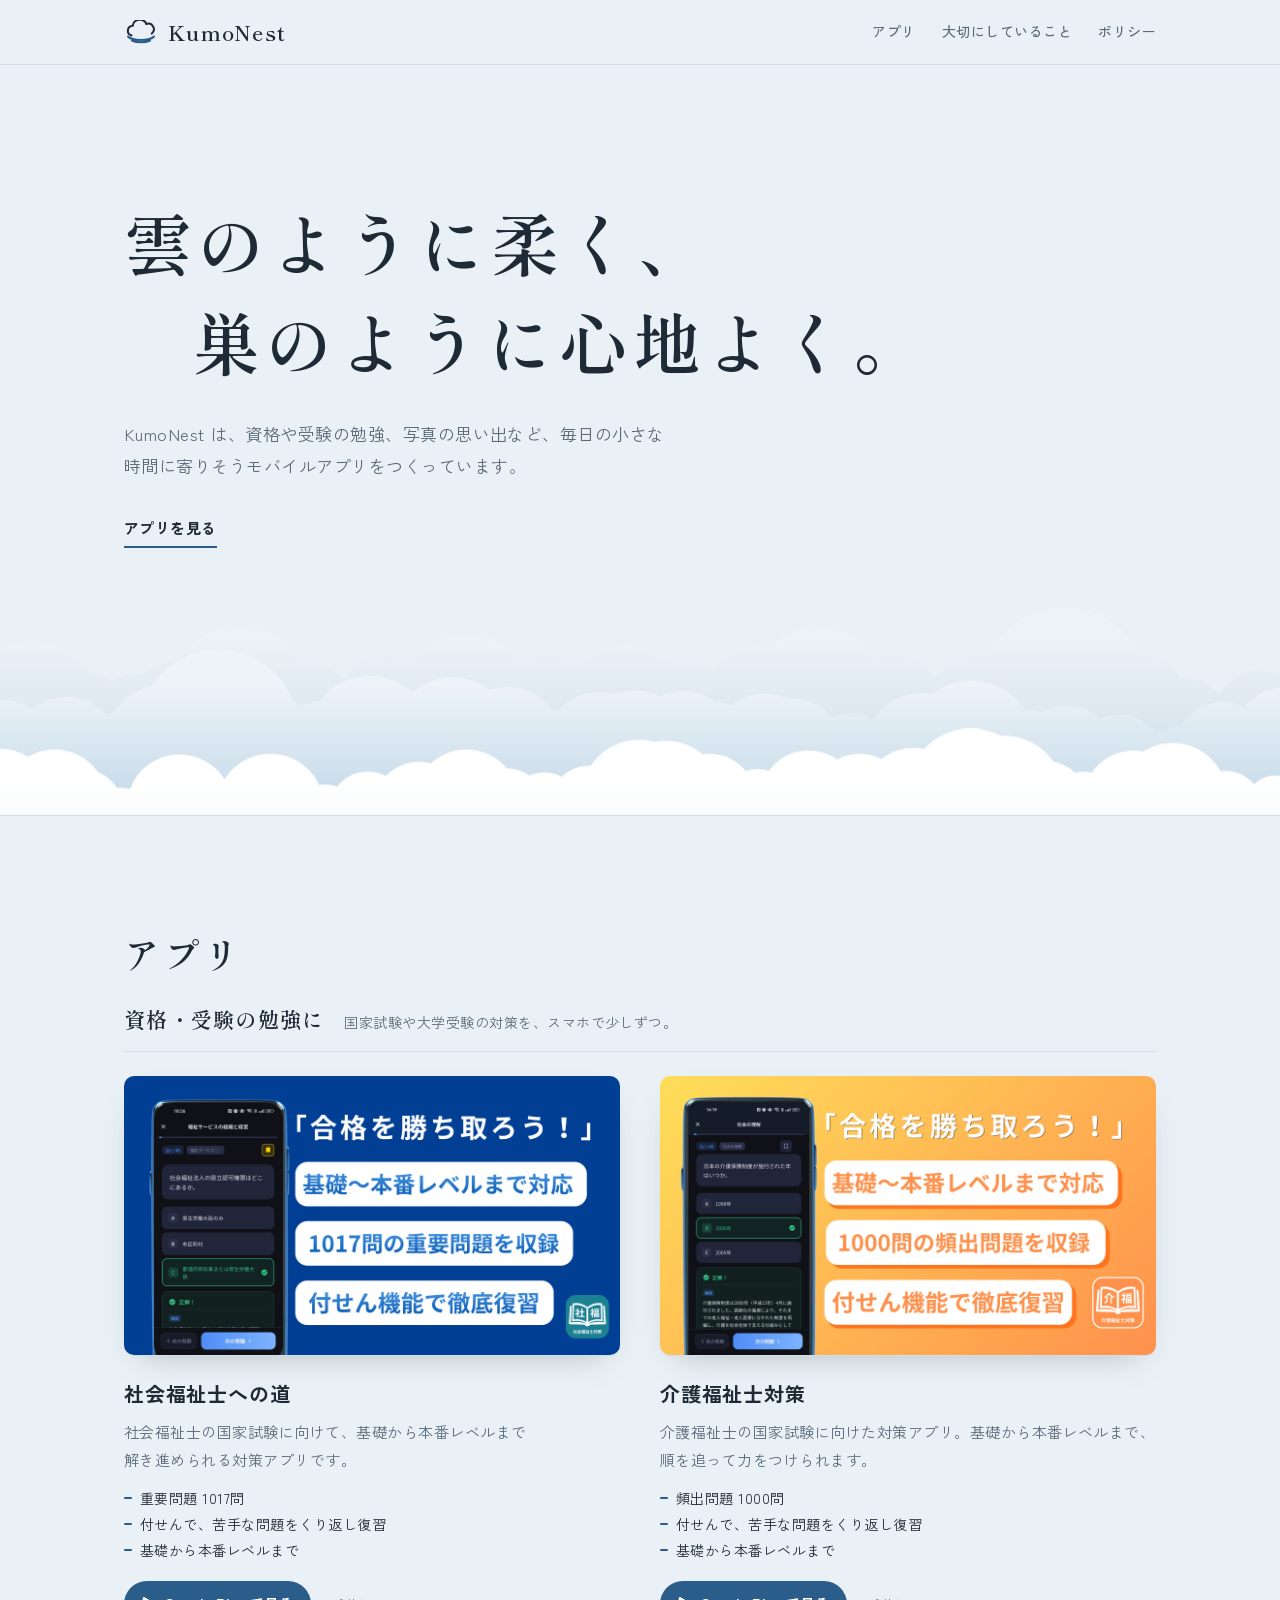
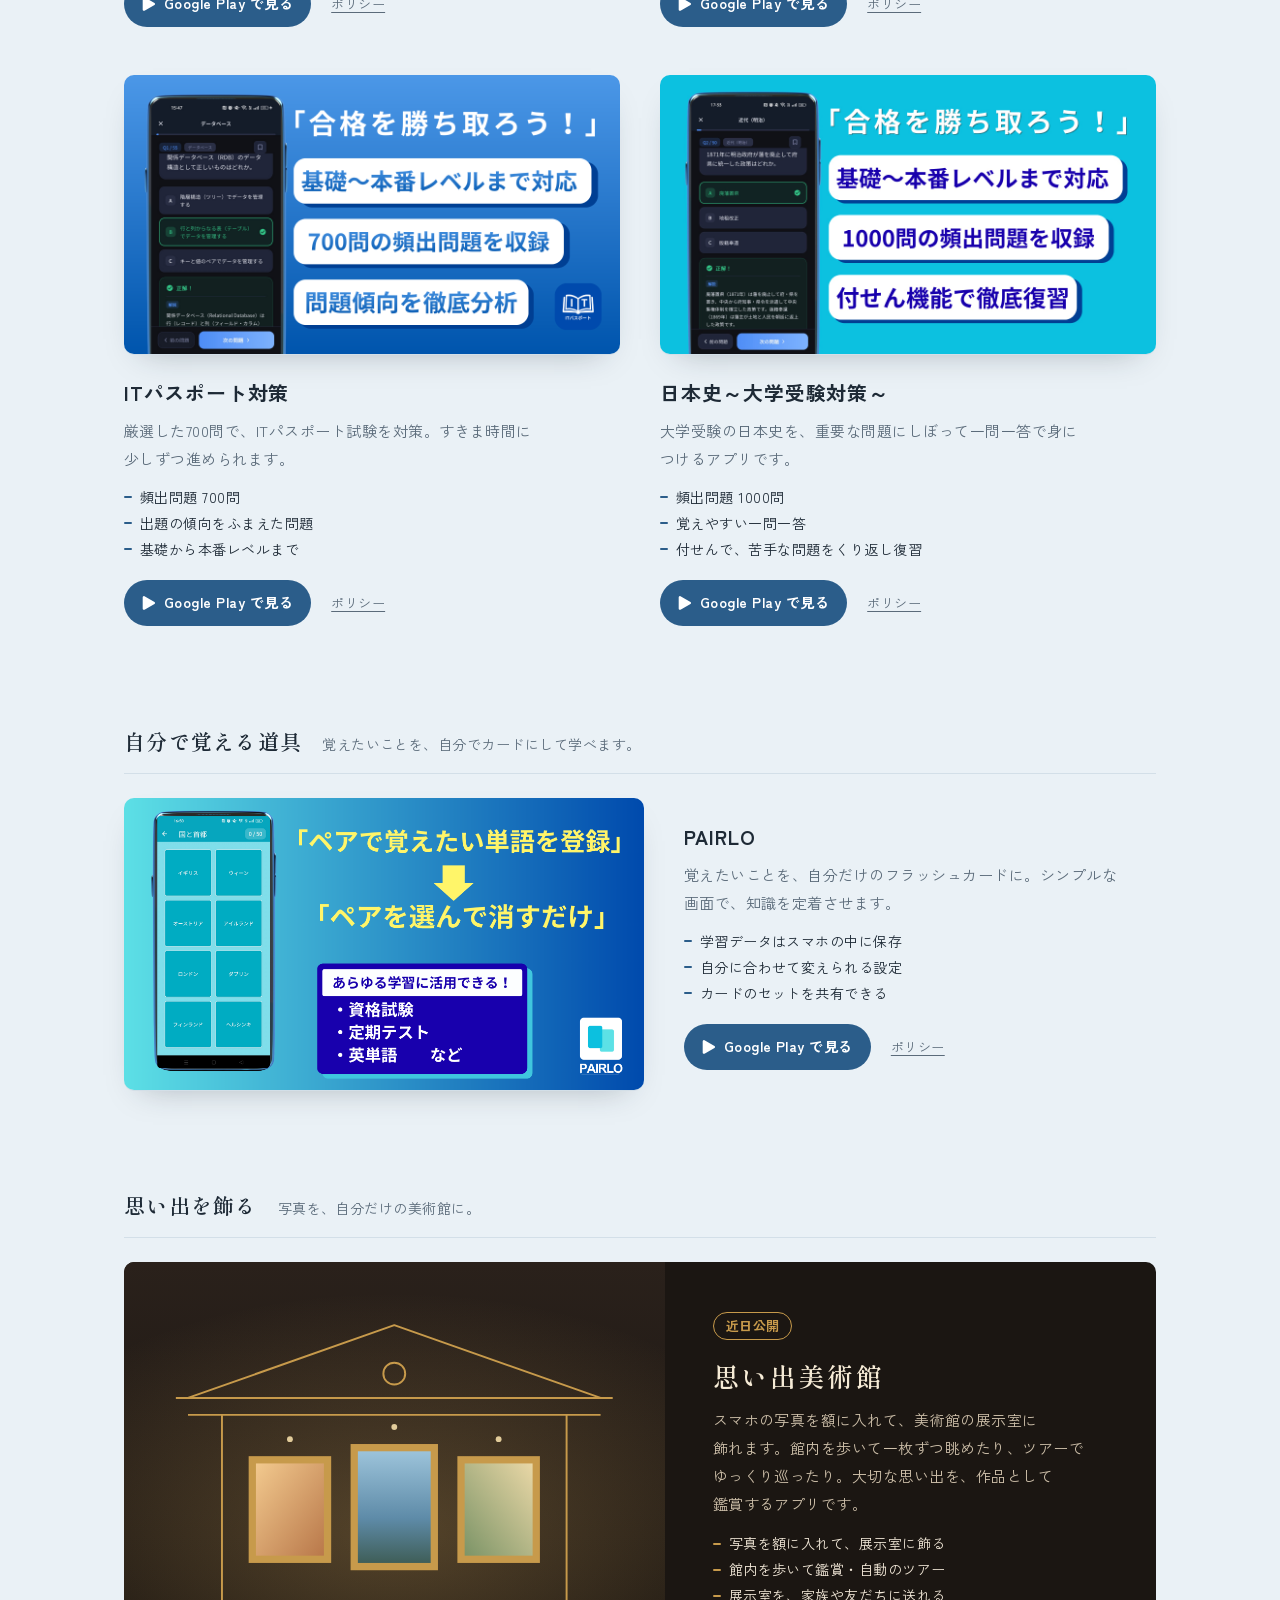
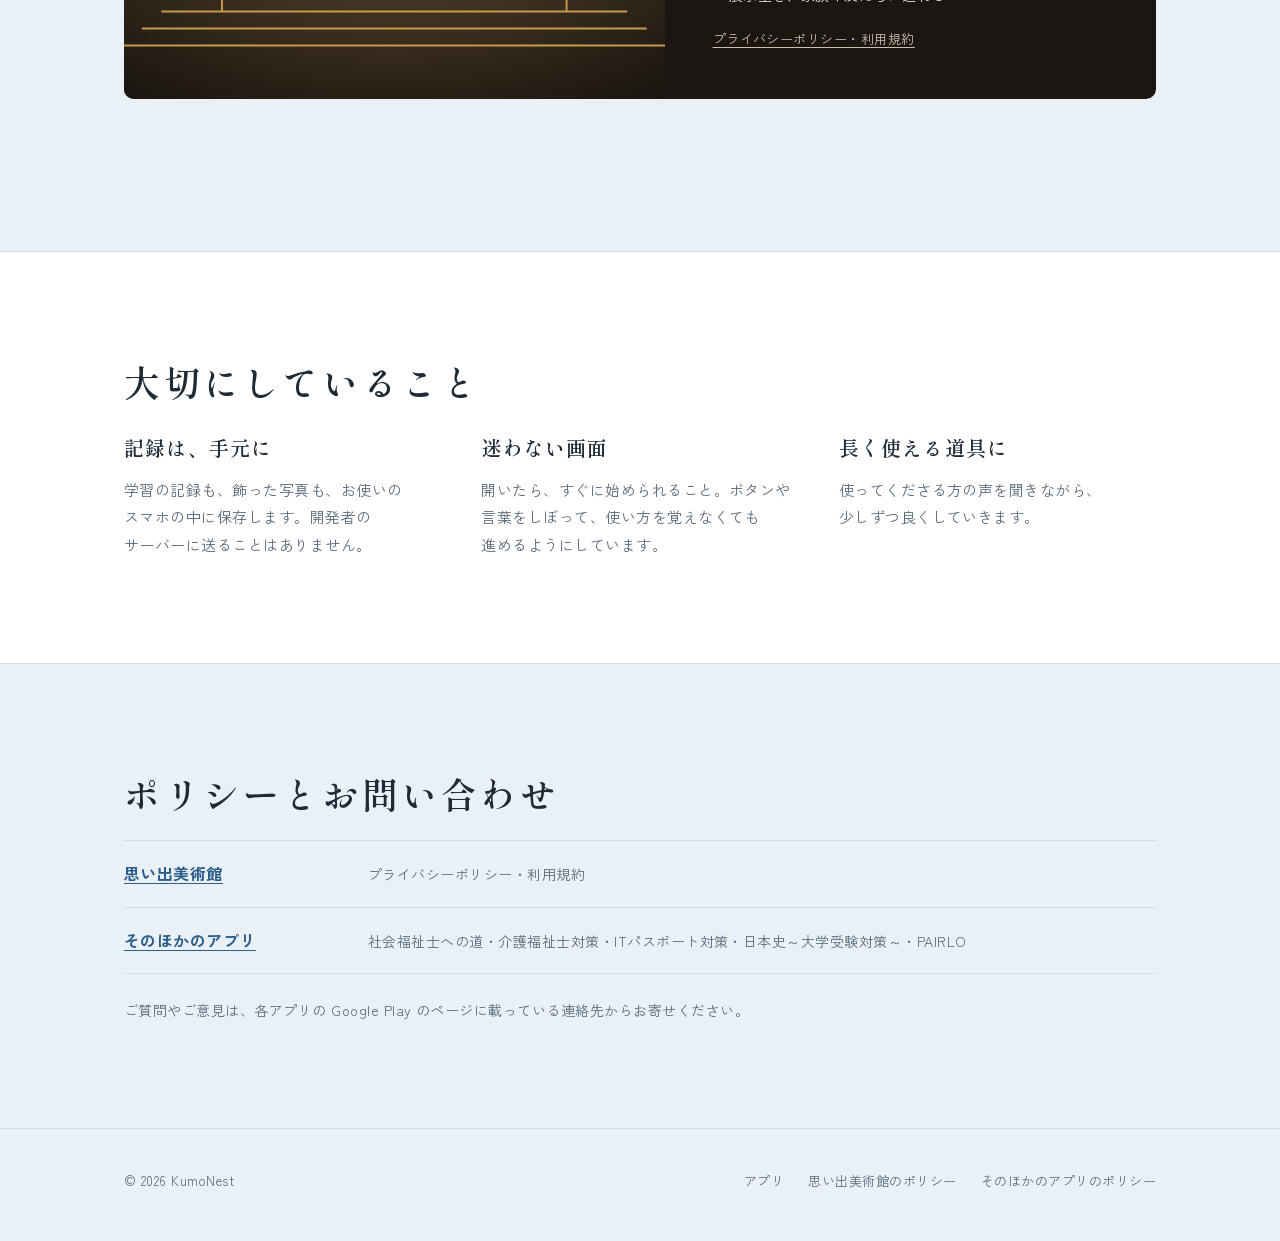
==== commit d191fb33: "Add files via upload" ====
--- a/index.html
+++ b/index.html
@@ -14,8 +14,8 @@
   <link rel="preconnect" href="https://fonts.googleapis.com">
   <link rel="preconnect" href="https://fonts.gstatic.com" crossorigin>
   <link href="https://fonts.googleapis.com/css2?family=Shippori+Mincho+B1:wght@500;600&family=Zen+Kaku+Gothic+New:wght@400;500;700&display=swap" rel="stylesheet">
-  <link rel="stylesheet" href="style.css">
-  <link rel="stylesheet" href="home.css">
+  <link rel="stylesheet" href="style.css?v=20261107b">
+  <link rel="stylesheet" href="home.css?v=20261107b">
 </head>
 <body>
 
@@ -32,15 +32,15 @@
 
 <main>
   <section class="hero" aria-labelledby="hero-title">
-    <svg class="clouds" viewBox="0 0 1600 300" aria-hidden="true" preserveAspectRatio="xMidYMax slice">
+    <svg class="clouds" viewBox="0 0 1600 300" width="100%" height="160" aria-hidden="true" style="position:absolute;left:0;bottom:0" preserveAspectRatio="xMidYMax slice">
       <defs>
         <linearGradient id="cg-back" gradientUnits="userSpaceOnUse" x1="0" y1="80" x2="0" y2="215"><stop class="s-hi" offset="0"/><stop class="s-mist" offset="1"/></linearGradient>
         <linearGradient id="cg-mid" gradientUnits="userSpaceOnUse" x1="0" y1="140" x2="0" y2="270"><stop class="s-hi" offset="0"/><stop class="s-mist" offset="1"/></linearGradient>
         <linearGradient id="cg-front" gradientUnits="userSpaceOnUse" x1="0" y1="220" x2="0" y2="320"><stop class="s-cloud" offset=".45"/><stop class="s-soft" offset="1"/></linearGradient>
       </defs>
-      <g class="cl c-back"><g><circle cx="-77" cy="192" r="46"/><circle cx="-12" cy="183" r="61"/><circle cx="49" cy="170" r="85"/><circle cx="111" cy="183" r="61"/><circle cx="180" cy="194" r="42"/><rect x="-120" y="182" width="332" height="75" rx="30"/></g><g><circle cx="176" cy="175" r="49"/><circle cx="231" cy="169" r="61"/><circle cx="305" cy="154" r="87"/><circle cx="382" cy="168" r="62"/><circle cx="461" cy="179" r="42"/><rect x="137" y="167" width="362" height="75" rx="30"/></g><g><circle cx="402" cy="187" r="40"/><circle cx="491" cy="172" r="68"/><circle cx="586" cy="162" r="85"/><circle cx="644" cy="177" r="58"/><circle cx="731" cy="182" r="49"/><rect x="375" y="175" width="395" height="74" rx="29"/></g><g><circle cx="643" cy="173" r="38"/><circle cx="687" cy="161" r="60"/><circle cx="782" cy="157" r="67"/><circle cx="854" cy="164" r="55"/><circle cx="899" cy="173" r="38"/><rect x="596" y="165" width="350" height="69" rx="25"/></g><g><circle cx="879" cy="173" r="37"/><circle cx="947" cy="157" r="66"/><circle cx="1020" cy="149" r="81"/><circle cx="1112" cy="161" r="59"/><circle cx="1180" cy="169" r="44"/><rect x="843" y="162" width="385" height="71" rx="27"/></g><g><circle cx="1143" cy="178" r="45"/><circle cx="1221" cy="167" r="66"/><circle cx="1323" cy="146" r="103"/><circle cx="1409" cy="166" r="67"/><circle cx="1476" cy="177" r="46"/><rect x="1104" y="165" width="418" height="77" rx="32"/></g><g><circle cx="1454" cy="196" r="41"/><circle cx="1568" cy="184" r="63"/><circle cx="1637" cy="186" r="60"/><circle cx="1744" cy="198" r="38"/><rect x="1423" y="189" width="363" height="69" rx="25"/></g><g><circle cx="1652" cy="169" r="46"/><circle cx="1695" cy="157" r="68"/><circle cx="1767" cy="155" r="72"/><circle cx="1803" cy="148" r="85"/><circle cx="1869" cy="163" r="58"/><circle cx="1908" cy="166" r="51"/><rect x="1623" y="159" width="319" height="76" rx="31"/></g></g>
-      <g class="cl c-mid"><g><circle cx="-77" cy="234" r="41"/><circle cx="15" cy="221" r="63"/><circle cx="93" cy="220" r="66"/><circle cx="180" cy="229" r="50"/><rect x="-120" y="224" width="344" height="72" rx="28"/></g><g><circle cx="158" cy="222" r="50"/><circle cx="212" cy="210" r="71"/><circle cx="280" cy="195" r="99"/><circle cx="352" cy="216" r="61"/><circle cx="416" cy="223" r="48"/><rect x="114" y="213" width="350" height="76" rx="31"/></g><g><circle cx="348" cy="228" r="39"/><circle cx="408" cy="217" r="58"/><circle cx="467" cy="206" r="78"/><circle cx="521" cy="215" r="62"/><circle cx="563" cy="226" r="42"/><rect x="322" y="217" width="272" height="72" rx="27"/></g><g><circle cx="517" cy="221" r="48"/><circle cx="569" cy="206" r="76"/><circle cx="637" cy="210" r="68"/><circle cx="693" cy="220" r="50"/><rect x="492" y="216" width="225" height="72" rx="28"/></g><g><circle cx="672" cy="229" r="46"/><circle cx="750" cy="217" r="69"/><circle cx="793" cy="216" r="70"/><circle cx="853" cy="216" r="69"/><circle cx="891" cy="221" r="61"/><circle cx="948" cy="232" r="41"/><rect x="655" y="219" width="331" height="76" rx="31"/></g><g><circle cx="867" cy="232" r="41"/><circle cx="912" cy="225" r="52"/><circle cx="954" cy="217" r="67"/><circle cx="988" cy="219" r="63"/><circle cx="1048" cy="229" r="46"/><circle cx="1087" cy="235" r="35"/><rect x="847" y="224" width="256" height="70" rx="26"/></g><g><circle cx="1059" cy="226" r="52"/><circle cx="1147" cy="217" r="68"/><circle cx="1209" cy="212" r="78"/><circle cx="1278" cy="225" r="55"/><rect x="1030" y="219" width="288" height="76" rx="30"/></g><g><circle cx="1265" cy="240" r="47"/><circle cx="1326" cy="230" r="65"/><circle cx="1391" cy="234" r="58"/><circle cx="1460" cy="240" r="46"/><rect x="1236" y="235" width="248" height="70" rx="26"/></g><g><circle cx="1464" cy="229" r="38"/><circle cx="1519" cy="218" r="58"/><circle cx="1598" cy="212" r="70"/><circle cx="1673" cy="219" r="57"/><circle cx="1729" cy="229" r="39"/><rect x="1417" y="222" width="353" height="68" rx="24"/></g><g><circle cx="1706" cy="238" r="44"/><circle cx="1752" cy="226" r="66"/><circle cx="1813" cy="223" r="72"/><circle cx="1872" cy="233" r="54"/><circle cx="1910" cy="240" r="40"/><rect x="1684" y="230" width="259" height="72" rx="28"/></g></g>
-      <g class="cl c-front"><g><circle cx="-96" cy="300" r="37"/><circle cx="-46" cy="296" r="43"/><circle cx="10" cy="284" r="66"/><circle cx="78" cy="284" r="65"/><circle cx="114" cy="293" r="49"/><circle cx="188" cy="302" r="33"/><rect x="-120" y="292" width="328" height="68" rx="24"/></g><g><circle cx="160" cy="305" r="39"/><circle cx="232" cy="290" r="65"/><circle cx="344" cy="290" r="66"/><circle cx="429" cy="306" r="36"/><rect x="105" y="298" width="373" height="68" rx="24"/></g><g><circle cx="412" cy="299" r="37"/><circle cx="464" cy="293" r="47"/><circle cx="527" cy="289" r="55"/><circle cx="586" cy="284" r="65"/><circle cx="635" cy="292" r="50"/><circle cx="719" cy="298" r="38"/><rect x="368" y="292" width="367" height="67" rx="23"/></g><g><circle cx="682" cy="291" r="44"/><circle cx="737" cy="288" r="49"/><circle cx="798" cy="277" r="70"/><circle cx="832" cy="277" r="69"/><circle cx="885" cy="283" r="59"/><circle cx="940" cy="291" r="43"/><rect x="660" y="284" width="315" height="71" rx="27"/></g><g><circle cx="889" cy="293" r="35"/><circle cx="945" cy="288" r="45"/><circle cx="1008" cy="280" r="60"/><circle cx="1071" cy="281" r="57"/><circle cx="1124" cy="289" r="42"/><circle cx="1182" cy="293" r="34"/><rect x="859" y="288" width="350" height="65" rx="21"/></g><g><circle cx="1101" cy="292" r="40"/><circle cx="1137" cy="280" r="63"/><circle cx="1208" cy="271" r="78"/><circle cx="1250" cy="274" r="72"/><circle cx="1301" cy="285" r="52"/><circle cx="1355" cy="291" r="42"/><rect x="1067" y="282" width="312" height="72" rx="28"/></g><g><circle cx="1259" cy="298" r="33"/><circle cx="1347" cy="291" r="45"/><circle cx="1409" cy="282" r="62"/><circle cx="1457" cy="279" r="68"/><circle cx="1522" cy="291" r="46"/><circle cx="1597" cy="297" r="35"/><rect x="1240" y="288" width="376" height="68" rx="24"/></g><g><circle cx="1584" cy="290" r="39"/><circle cx="1654" cy="285" r="49"/><circle cx="1710" cy="278" r="61"/><circle cx="1798" cy="284" r="50"/><circle cx="1862" cy="292" r="36"/><rect x="1535" y="283" width="369" height="68" rx="24"/></g></g>
+      <g class="cl c-back" fill="#DCE8F1"><g><circle cx="-77" cy="192" r="46"/><circle cx="-12" cy="183" r="61"/><circle cx="49" cy="170" r="85"/><circle cx="111" cy="183" r="61"/><circle cx="180" cy="194" r="42"/><rect x="-120" y="182" width="332" height="75" rx="30"/></g><g><circle cx="176" cy="175" r="49"/><circle cx="231" cy="169" r="61"/><circle cx="305" cy="154" r="87"/><circle cx="382" cy="168" r="62"/><circle cx="461" cy="179" r="42"/><rect x="137" y="167" width="362" height="75" rx="30"/></g><g><circle cx="402" cy="187" r="40"/><circle cx="491" cy="172" r="68"/><circle cx="586" cy="162" r="85"/><circle cx="644" cy="177" r="58"/><circle cx="731" cy="182" r="49"/><rect x="375" y="175" width="395" height="74" rx="29"/></g><g><circle cx="643" cy="173" r="38"/><circle cx="687" cy="161" r="60"/><circle cx="782" cy="157" r="67"/><circle cx="854" cy="164" r="55"/><circle cx="899" cy="173" r="38"/><rect x="596" y="165" width="350" height="69" rx="25"/></g><g><circle cx="879" cy="173" r="37"/><circle cx="947" cy="157" r="66"/><circle cx="1020" cy="149" r="81"/><circle cx="1112" cy="161" r="59"/><circle cx="1180" cy="169" r="44"/><rect x="843" y="162" width="385" height="71" rx="27"/></g><g><circle cx="1143" cy="178" r="45"/><circle cx="1221" cy="167" r="66"/><circle cx="1323" cy="146" r="103"/><circle cx="1409" cy="166" r="67"/><circle cx="1476" cy="177" r="46"/><rect x="1104" y="165" width="418" height="77" rx="32"/></g><g><circle cx="1454" cy="196" r="41"/><circle cx="1568" cy="184" r="63"/><circle cx="1637" cy="186" r="60"/><circle cx="1744" cy="198" r="38"/><rect x="1423" y="189" width="363" height="69" rx="25"/></g><g><circle cx="1652" cy="169" r="46"/><circle cx="1695" cy="157" r="68"/><circle cx="1767" cy="155" r="72"/><circle cx="1803" cy="148" r="85"/><circle cx="1869" cy="163" r="58"/><circle cx="1908" cy="166" r="51"/><rect x="1623" y="159" width="319" height="76" rx="31"/></g></g>
+      <g class="cl c-mid" fill="#DCE8F1"><g><circle cx="-77" cy="234" r="41"/><circle cx="15" cy="221" r="63"/><circle cx="93" cy="220" r="66"/><circle cx="180" cy="229" r="50"/><rect x="-120" y="224" width="344" height="72" rx="28"/></g><g><circle cx="158" cy="222" r="50"/><circle cx="212" cy="210" r="71"/><circle cx="280" cy="195" r="99"/><circle cx="352" cy="216" r="61"/><circle cx="416" cy="223" r="48"/><rect x="114" y="213" width="350" height="76" rx="31"/></g><g><circle cx="348" cy="228" r="39"/><circle cx="408" cy="217" r="58"/><circle cx="467" cy="206" r="78"/><circle cx="521" cy="215" r="62"/><circle cx="563" cy="226" r="42"/><rect x="322" y="217" width="272" height="72" rx="27"/></g><g><circle cx="517" cy="221" r="48"/><circle cx="569" cy="206" r="76"/><circle cx="637" cy="210" r="68"/><circle cx="693" cy="220" r="50"/><rect x="492" y="216" width="225" height="72" rx="28"/></g><g><circle cx="672" cy="229" r="46"/><circle cx="750" cy="217" r="69"/><circle cx="793" cy="216" r="70"/><circle cx="853" cy="216" r="69"/><circle cx="891" cy="221" r="61"/><circle cx="948" cy="232" r="41"/><rect x="655" y="219" width="331" height="76" rx="31"/></g><g><circle cx="867" cy="232" r="41"/><circle cx="912" cy="225" r="52"/><circle cx="954" cy="217" r="67"/><circle cx="988" cy="219" r="63"/><circle cx="1048" cy="229" r="46"/><circle cx="1087" cy="235" r="35"/><rect x="847" y="224" width="256" height="70" rx="26"/></g><g><circle cx="1059" cy="226" r="52"/><circle cx="1147" cy="217" r="68"/><circle cx="1209" cy="212" r="78"/><circle cx="1278" cy="225" r="55"/><rect x="1030" y="219" width="288" height="76" rx="30"/></g><g><circle cx="1265" cy="240" r="47"/><circle cx="1326" cy="230" r="65"/><circle cx="1391" cy="234" r="58"/><circle cx="1460" cy="240" r="46"/><rect x="1236" y="235" width="248" height="70" rx="26"/></g><g><circle cx="1464" cy="229" r="38"/><circle cx="1519" cy="218" r="58"/><circle cx="1598" cy="212" r="70"/><circle cx="1673" cy="219" r="57"/><circle cx="1729" cy="229" r="39"/><rect x="1417" y="222" width="353" height="68" rx="24"/></g><g><circle cx="1706" cy="238" r="44"/><circle cx="1752" cy="226" r="66"/><circle cx="1813" cy="223" r="72"/><circle cx="1872" cy="233" r="54"/><circle cx="1910" cy="240" r="40"/><rect x="1684" y="230" width="259" height="72" rx="28"/></g></g>
+      <g class="cl c-front" fill="#DCE8F1"><g><circle cx="-96" cy="300" r="37"/><circle cx="-46" cy="296" r="43"/><circle cx="10" cy="284" r="66"/><circle cx="78" cy="284" r="65"/><circle cx="114" cy="293" r="49"/><circle cx="188" cy="302" r="33"/><rect x="-120" y="292" width="328" height="68" rx="24"/></g><g><circle cx="160" cy="305" r="39"/><circle cx="232" cy="290" r="65"/><circle cx="344" cy="290" r="66"/><circle cx="429" cy="306" r="36"/><rect x="105" y="298" width="373" height="68" rx="24"/></g><g><circle cx="412" cy="299" r="37"/><circle cx="464" cy="293" r="47"/><circle cx="527" cy="289" r="55"/><circle cx="586" cy="284" r="65"/><circle cx="635" cy="292" r="50"/><circle cx="719" cy="298" r="38"/><rect x="368" y="292" width="367" height="67" rx="23"/></g><g><circle cx="682" cy="291" r="44"/><circle cx="737" cy="288" r="49"/><circle cx="798" cy="277" r="70"/><circle cx="832" cy="277" r="69"/><circle cx="885" cy="283" r="59"/><circle cx="940" cy="291" r="43"/><rect x="660" y="284" width="315" height="71" rx="27"/></g><g><circle cx="889" cy="293" r="35"/><circle cx="945" cy="288" r="45"/><circle cx="1008" cy="280" r="60"/><circle cx="1071" cy="281" r="57"/><circle cx="1124" cy="289" r="42"/><circle cx="1182" cy="293" r="34"/><rect x="859" y="288" width="350" height="65" rx="21"/></g><g><circle cx="1101" cy="292" r="40"/><circle cx="1137" cy="280" r="63"/><circle cx="1208" cy="271" r="78"/><circle cx="1250" cy="274" r="72"/><circle cx="1301" cy="285" r="52"/><circle cx="1355" cy="291" r="42"/><rect x="1067" y="282" width="312" height="72" rx="28"/></g><g><circle cx="1259" cy="298" r="33"/><circle cx="1347" cy="291" r="45"/><circle cx="1409" cy="282" r="62"/><circle cx="1457" cy="279" r="68"/><circle cx="1522" cy="291" r="46"/><circle cx="1597" cy="297" r="35"/><rect x="1240" y="288" width="376" height="68" rx="24"/></g><g><circle cx="1584" cy="290" r="39"/><circle cx="1654" cy="285" r="49"/><circle cx="1710" cy="278" r="61"/><circle cx="1798" cy="284" r="50"/><circle cx="1862" cy="292" r="36"/><rect x="1535" y="283" width="369" height="68" rx="24"/></g></g>
     </svg>
     <div class="wrap hero-inner">
       <h1 id="hero-title"><span>雲のように柔く、</span><span>巣のように心地よく。</span></h1>
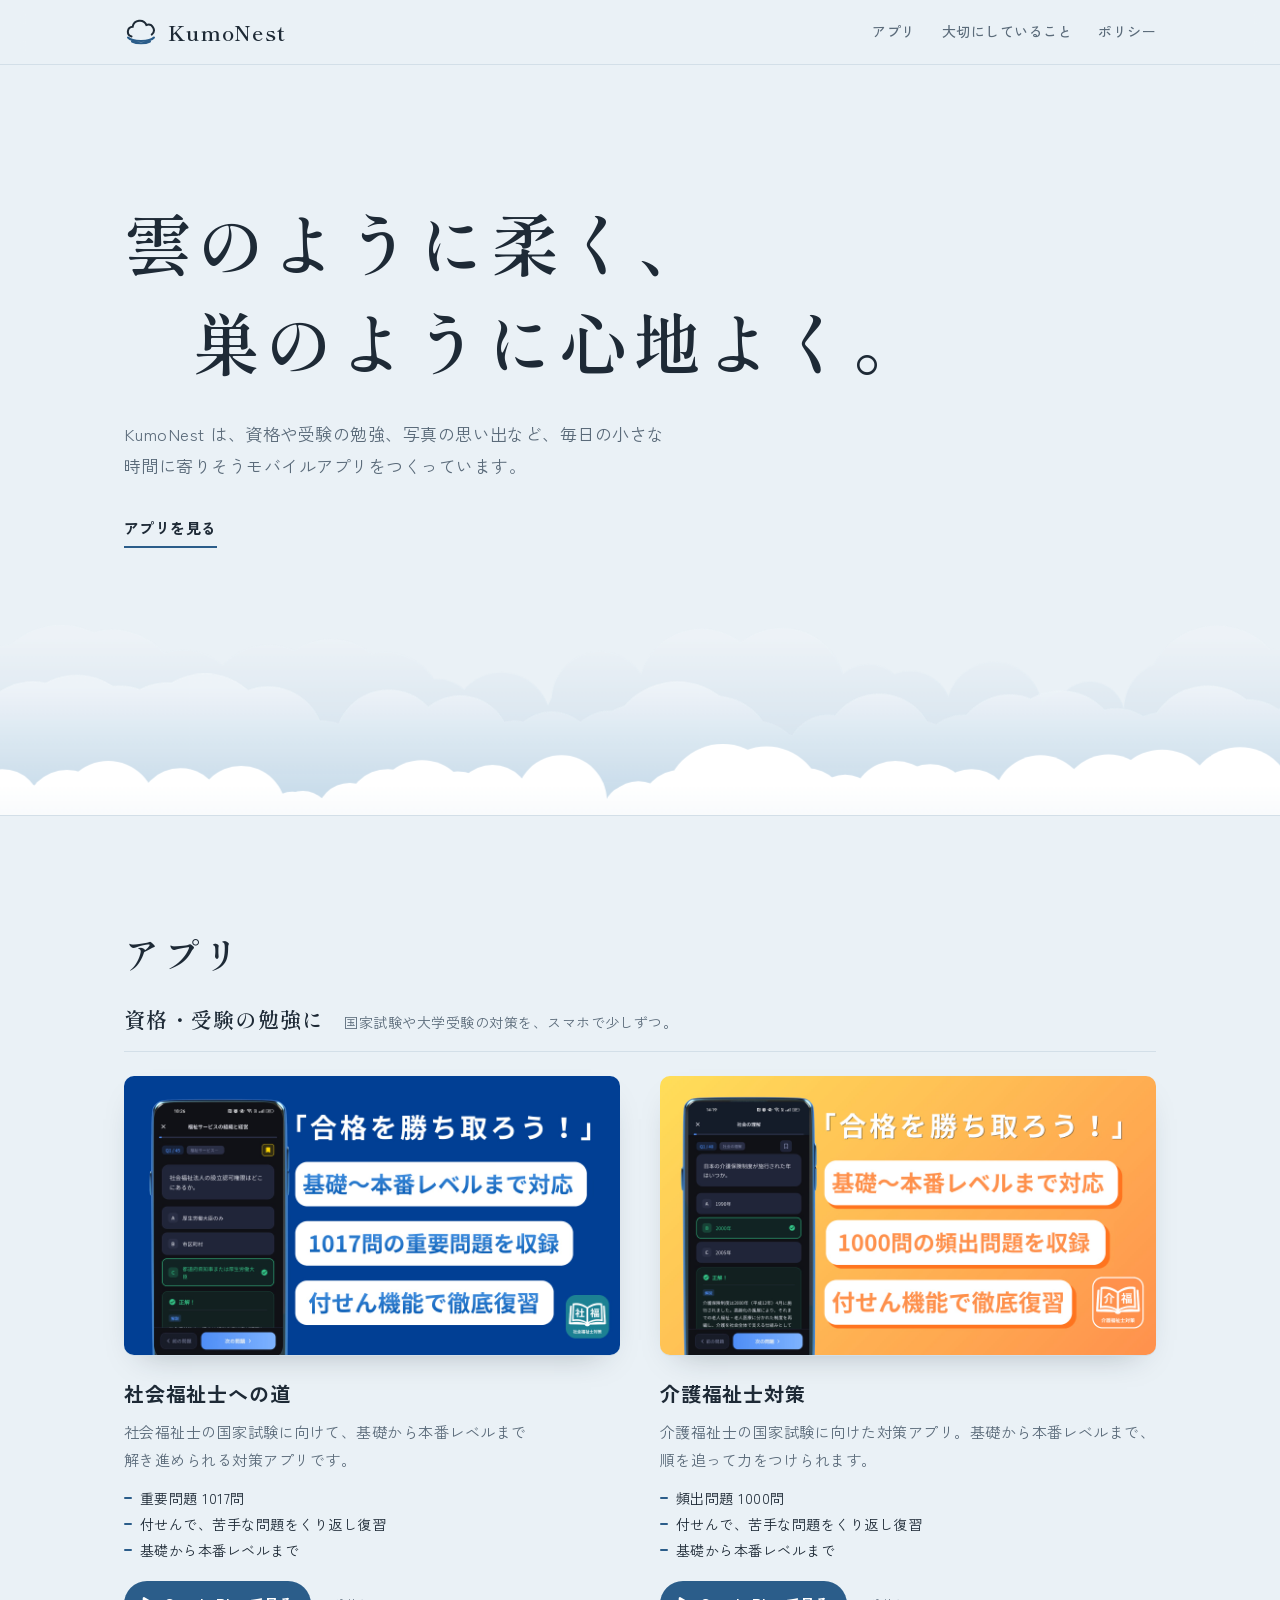
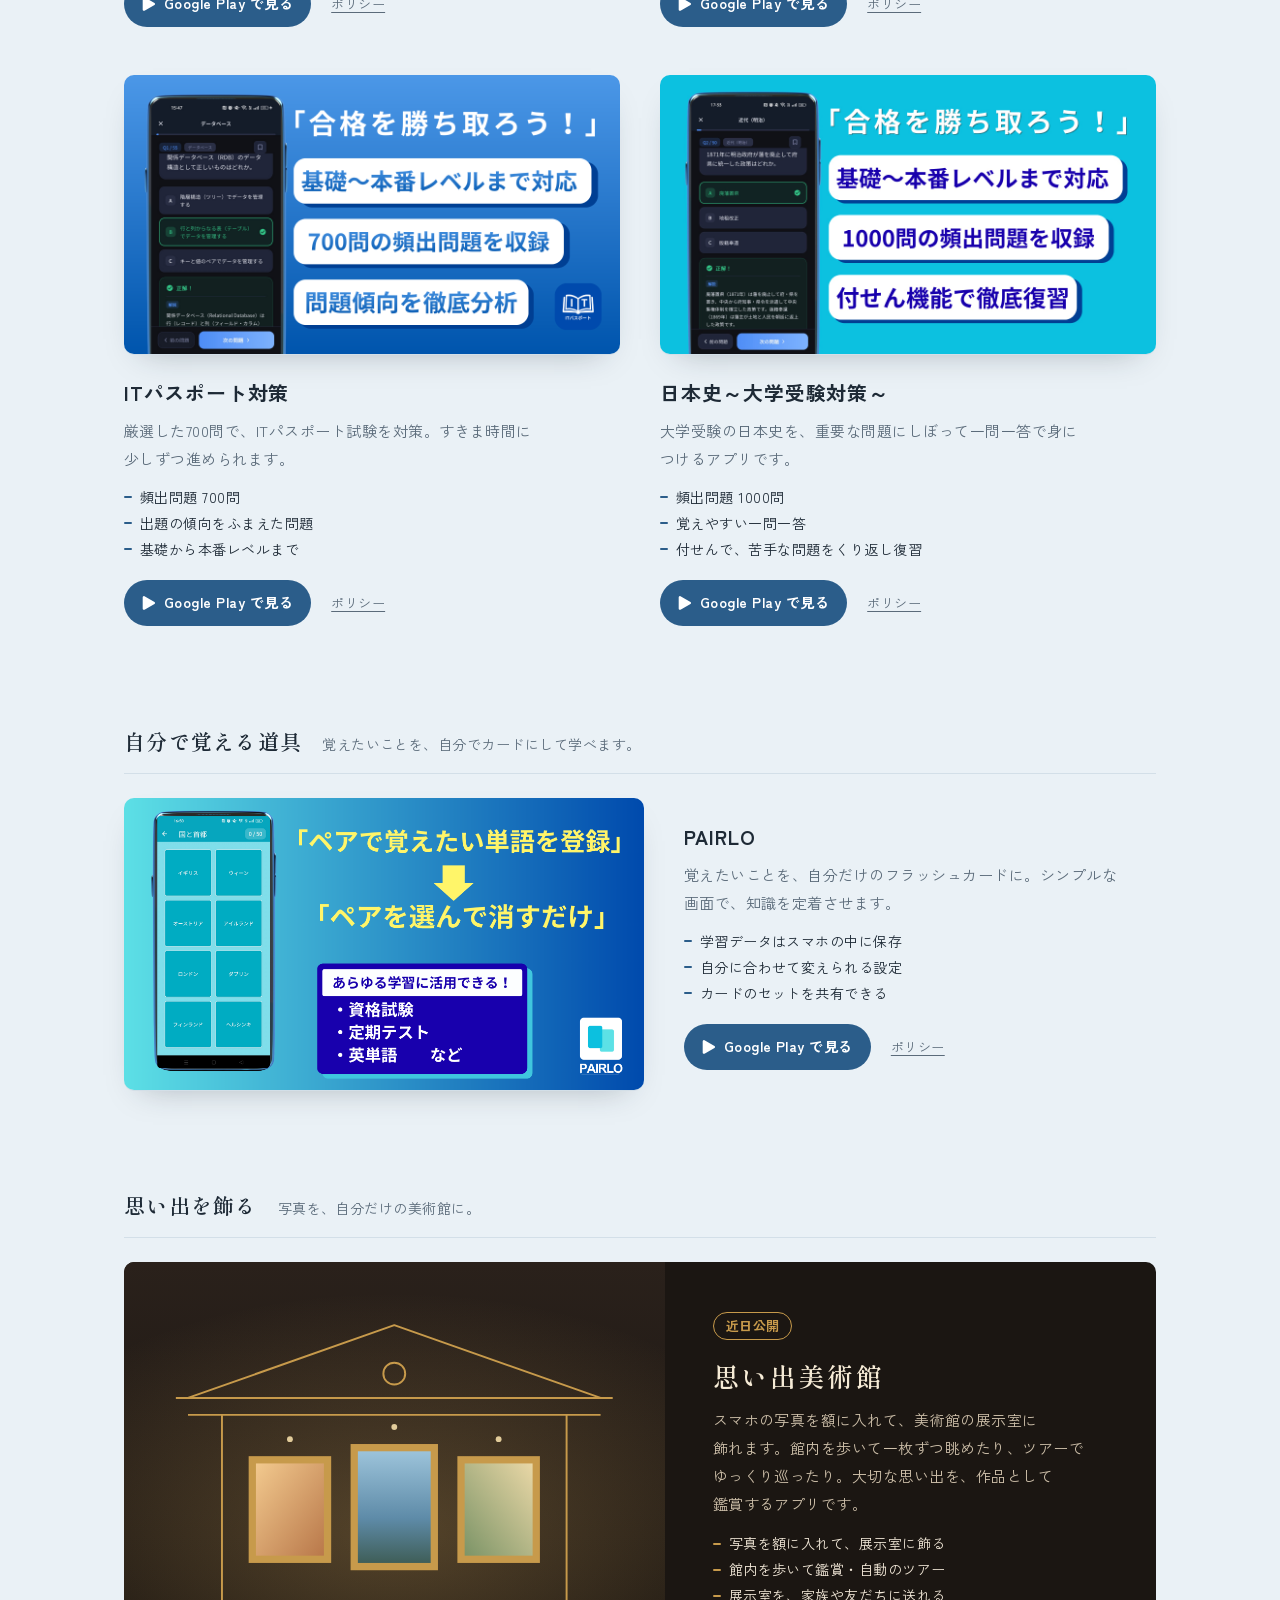
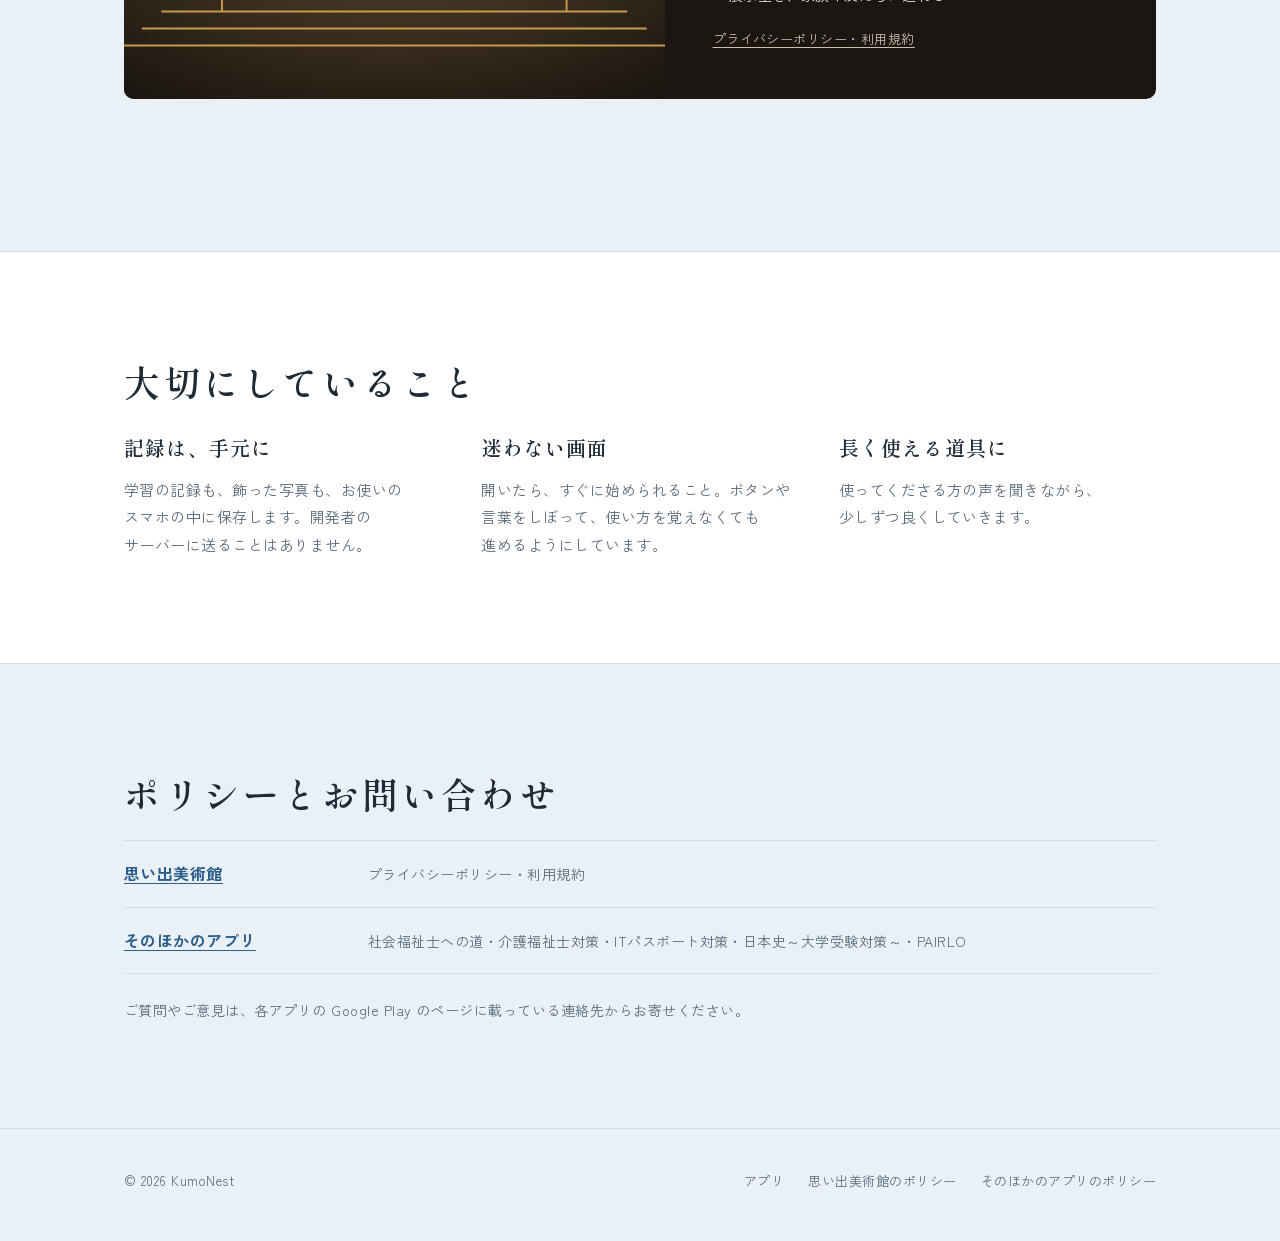
==== commit de46d0d5: "Add files via upload" ====
--- a/index.html
+++ b/index.html
@@ -10,18 +10,18 @@
   <meta property="og:description" content="勉強と思い出のための、小さなモバイルアプリをつくっています。">
   <meta property="og:url" content="https://godai555.github.io/">
   <meta name="theme-color" content="#EAF1F6">
-  <link rel="icon" href="data:image/svg+xml,%3Csvg xmlns='http://www.w3.org/2000/svg' viewBox='0 0 34 24'%3E%3Cpath d='M7.5 15.5a5 5 0 0 1 1.2-9.8A7.2 7.2 0 0 1 22.4 4a5.6 5.6 0 0 1 5.4 9.6' fill='none' stroke='%231E2A36' stroke-width='2.4' stroke-linecap='round'/%3E%3Cpath d='M4 16.5c4 4.6 22 4.6 26 0M8 20.5c4.6 2.4 13.4 2.4 18 0' fill='none' stroke='%232B5D8A' stroke-width='2.4' stroke-linecap='round'/%3E%3C/svg%3E">
+  <link rel="icon" href="data:image/svg+xml,%3Csvg xmlns='http://www.w3.org/2000/svg' viewBox='0 -2 34 26.4'%3E%3Cpath d='M7.5 15.5a5 5 0 0 1 1.2-9.8A7.2 7.2 0 0 1 22.4 4a5.6 5.6 0 0 1 5.4 9.6' fill='none' stroke='%231E2A36' stroke-width='2.4' stroke-linecap='round'/%3E%3Cpath d='M4 16.5c4 4.6 22 4.6 26 0M8 20.5c4.6 2.4 13.4 2.4 18 0' fill='none' stroke='%232B5D8A' stroke-width='2.4' stroke-linecap='round'/%3E%3C/svg%3E">
   <link rel="preconnect" href="https://fonts.googleapis.com">
   <link rel="preconnect" href="https://fonts.gstatic.com" crossorigin>
   <link href="https://fonts.googleapis.com/css2?family=Shippori+Mincho+B1:wght@500;600&family=Zen+Kaku+Gothic+New:wght@400;500;700&display=swap" rel="stylesheet">
-  <link rel="stylesheet" href="style.css?v=20261107b">
-  <link rel="stylesheet" href="home.css?v=20261107b">
+  <link rel="stylesheet" href="style.css?v=20261107e">
+  <link rel="stylesheet" href="home.css?v=20261107e">
 </head>
 <body>
 
 <header class="site-header">
   <div class="wrap">
-    <a class="brand" href="index.html" aria-label="KumoNest トップへ"><svg viewBox="0 0 34 24" aria-hidden="true"><path d="M7.5 15.5a5 5 0 0 1 1.2-9.8A7.2 7.2 0 0 1 22.4 4a5.6 5.6 0 0 1 5.4 9.6" fill="none" stroke="currentColor" stroke-width="2" stroke-linecap="round"/><path d="M4 16.5c4 4.6 22 4.6 26 0M8 20.5c4.6 2.4 13.4 2.4 18 0" fill="none" stroke="var(--ai)" stroke-width="2" stroke-linecap="round"/></svg><span>KumoNest</span></a>
+    <a class="brand" href="index.html" aria-label="KumoNest トップへ"><svg viewBox="0 -2 34 26.4" aria-hidden="true"><path d="M7.5 15.5a5 5 0 0 1 1.2-9.8A7.2 7.2 0 0 1 22.4 4a5.6 5.6 0 0 1 5.4 9.6" fill="none" stroke="currentColor" stroke-width="2" stroke-linecap="round"/><path d="M4 16.5c4 4.6 22 4.6 26 0M8 20.5c4.6 2.4 13.4 2.4 18 0" fill="none" stroke="var(--ai)" stroke-width="2" stroke-linecap="round"/></svg><span>KumoNest</span></a>
     <nav class="site-nav" aria-label="サイト内">
       <a href="index.html#apps">アプリ</a>
       <a href="index.html#values" class="nav-optional">大切にしていること</a>
@@ -38,9 +38,9 @@
         <linearGradient id="cg-mid" gradientUnits="userSpaceOnUse" x1="0" y1="140" x2="0" y2="270"><stop class="s-hi" offset="0"/><stop class="s-mist" offset="1"/></linearGradient>
         <linearGradient id="cg-front" gradientUnits="userSpaceOnUse" x1="0" y1="220" x2="0" y2="320"><stop class="s-cloud" offset=".45"/><stop class="s-soft" offset="1"/></linearGradient>
       </defs>
-      <g class="cl c-back" fill="#DCE8F1"><g><circle cx="-77" cy="192" r="46"/><circle cx="-12" cy="183" r="61"/><circle cx="49" cy="170" r="85"/><circle cx="111" cy="183" r="61"/><circle cx="180" cy="194" r="42"/><rect x="-120" y="182" width="332" height="75" rx="30"/></g><g><circle cx="176" cy="175" r="49"/><circle cx="231" cy="169" r="61"/><circle cx="305" cy="154" r="87"/><circle cx="382" cy="168" r="62"/><circle cx="461" cy="179" r="42"/><rect x="137" y="167" width="362" height="75" rx="30"/></g><g><circle cx="402" cy="187" r="40"/><circle cx="491" cy="172" r="68"/><circle cx="586" cy="162" r="85"/><circle cx="644" cy="177" r="58"/><circle cx="731" cy="182" r="49"/><rect x="375" y="175" width="395" height="74" rx="29"/></g><g><circle cx="643" cy="173" r="38"/><circle cx="687" cy="161" r="60"/><circle cx="782" cy="157" r="67"/><circle cx="854" cy="164" r="55"/><circle cx="899" cy="173" r="38"/><rect x="596" y="165" width="350" height="69" rx="25"/></g><g><circle cx="879" cy="173" r="37"/><circle cx="947" cy="157" r="66"/><circle cx="1020" cy="149" r="81"/><circle cx="1112" cy="161" r="59"/><circle cx="1180" cy="169" r="44"/><rect x="843" y="162" width="385" height="71" rx="27"/></g><g><circle cx="1143" cy="178" r="45"/><circle cx="1221" cy="167" r="66"/><circle cx="1323" cy="146" r="103"/><circle cx="1409" cy="166" r="67"/><circle cx="1476" cy="177" r="46"/><rect x="1104" y="165" width="418" height="77" rx="32"/></g><g><circle cx="1454" cy="196" r="41"/><circle cx="1568" cy="184" r="63"/><circle cx="1637" cy="186" r="60"/><circle cx="1744" cy="198" r="38"/><rect x="1423" y="189" width="363" height="69" rx="25"/></g><g><circle cx="1652" cy="169" r="46"/><circle cx="1695" cy="157" r="68"/><circle cx="1767" cy="155" r="72"/><circle cx="1803" cy="148" r="85"/><circle cx="1869" cy="163" r="58"/><circle cx="1908" cy="166" r="51"/><rect x="1623" y="159" width="319" height="76" rx="31"/></g></g>
-      <g class="cl c-mid" fill="#DCE8F1"><g><circle cx="-77" cy="234" r="41"/><circle cx="15" cy="221" r="63"/><circle cx="93" cy="220" r="66"/><circle cx="180" cy="229" r="50"/><rect x="-120" y="224" width="344" height="72" rx="28"/></g><g><circle cx="158" cy="222" r="50"/><circle cx="212" cy="210" r="71"/><circle cx="280" cy="195" r="99"/><circle cx="352" cy="216" r="61"/><circle cx="416" cy="223" r="48"/><rect x="114" y="213" width="350" height="76" rx="31"/></g><g><circle cx="348" cy="228" r="39"/><circle cx="408" cy="217" r="58"/><circle cx="467" cy="206" r="78"/><circle cx="521" cy="215" r="62"/><circle cx="563" cy="226" r="42"/><rect x="322" y="217" width="272" height="72" rx="27"/></g><g><circle cx="517" cy="221" r="48"/><circle cx="569" cy="206" r="76"/><circle cx="637" cy="210" r="68"/><circle cx="693" cy="220" r="50"/><rect x="492" y="216" width="225" height="72" rx="28"/></g><g><circle cx="672" cy="229" r="46"/><circle cx="750" cy="217" r="69"/><circle cx="793" cy="216" r="70"/><circle cx="853" cy="216" r="69"/><circle cx="891" cy="221" r="61"/><circle cx="948" cy="232" r="41"/><rect x="655" y="219" width="331" height="76" rx="31"/></g><g><circle cx="867" cy="232" r="41"/><circle cx="912" cy="225" r="52"/><circle cx="954" cy="217" r="67"/><circle cx="988" cy="219" r="63"/><circle cx="1048" cy="229" r="46"/><circle cx="1087" cy="235" r="35"/><rect x="847" y="224" width="256" height="70" rx="26"/></g><g><circle cx="1059" cy="226" r="52"/><circle cx="1147" cy="217" r="68"/><circle cx="1209" cy="212" r="78"/><circle cx="1278" cy="225" r="55"/><rect x="1030" y="219" width="288" height="76" rx="30"/></g><g><circle cx="1265" cy="240" r="47"/><circle cx="1326" cy="230" r="65"/><circle cx="1391" cy="234" r="58"/><circle cx="1460" cy="240" r="46"/><rect x="1236" y="235" width="248" height="70" rx="26"/></g><g><circle cx="1464" cy="229" r="38"/><circle cx="1519" cy="218" r="58"/><circle cx="1598" cy="212" r="70"/><circle cx="1673" cy="219" r="57"/><circle cx="1729" cy="229" r="39"/><rect x="1417" y="222" width="353" height="68" rx="24"/></g><g><circle cx="1706" cy="238" r="44"/><circle cx="1752" cy="226" r="66"/><circle cx="1813" cy="223" r="72"/><circle cx="1872" cy="233" r="54"/><circle cx="1910" cy="240" r="40"/><rect x="1684" y="230" width="259" height="72" rx="28"/></g></g>
-      <g class="cl c-front" fill="#DCE8F1"><g><circle cx="-96" cy="300" r="37"/><circle cx="-46" cy="296" r="43"/><circle cx="10" cy="284" r="66"/><circle cx="78" cy="284" r="65"/><circle cx="114" cy="293" r="49"/><circle cx="188" cy="302" r="33"/><rect x="-120" y="292" width="328" height="68" rx="24"/></g><g><circle cx="160" cy="305" r="39"/><circle cx="232" cy="290" r="65"/><circle cx="344" cy="290" r="66"/><circle cx="429" cy="306" r="36"/><rect x="105" y="298" width="373" height="68" rx="24"/></g><g><circle cx="412" cy="299" r="37"/><circle cx="464" cy="293" r="47"/><circle cx="527" cy="289" r="55"/><circle cx="586" cy="284" r="65"/><circle cx="635" cy="292" r="50"/><circle cx="719" cy="298" r="38"/><rect x="368" y="292" width="367" height="67" rx="23"/></g><g><circle cx="682" cy="291" r="44"/><circle cx="737" cy="288" r="49"/><circle cx="798" cy="277" r="70"/><circle cx="832" cy="277" r="69"/><circle cx="885" cy="283" r="59"/><circle cx="940" cy="291" r="43"/><rect x="660" y="284" width="315" height="71" rx="27"/></g><g><circle cx="889" cy="293" r="35"/><circle cx="945" cy="288" r="45"/><circle cx="1008" cy="280" r="60"/><circle cx="1071" cy="281" r="57"/><circle cx="1124" cy="289" r="42"/><circle cx="1182" cy="293" r="34"/><rect x="859" y="288" width="350" height="65" rx="21"/></g><g><circle cx="1101" cy="292" r="40"/><circle cx="1137" cy="280" r="63"/><circle cx="1208" cy="271" r="78"/><circle cx="1250" cy="274" r="72"/><circle cx="1301" cy="285" r="52"/><circle cx="1355" cy="291" r="42"/><rect x="1067" y="282" width="312" height="72" rx="28"/></g><g><circle cx="1259" cy="298" r="33"/><circle cx="1347" cy="291" r="45"/><circle cx="1409" cy="282" r="62"/><circle cx="1457" cy="279" r="68"/><circle cx="1522" cy="291" r="46"/><circle cx="1597" cy="297" r="35"/><rect x="1240" y="288" width="376" height="68" rx="24"/></g><g><circle cx="1584" cy="290" r="39"/><circle cx="1654" cy="285" r="49"/><circle cx="1710" cy="278" r="61"/><circle cx="1798" cy="284" r="50"/><circle cx="1862" cy="292" r="36"/><rect x="1535" y="283" width="369" height="68" rx="24"/></g></g>
+      <g class="cl c-back" fill="#DCE8F1"><g class="track"><g transform="translate(-1600 0)"><g><circle cx="-42" cy="174" r="55"/><circle cx="31" cy="163" r="74"/><circle cx="86" cy="155" r="90"/><circle cx="149" cy="157" r="86"/><circle cx="237" cy="166" r="70"/><circle cx="292" cy="175" r="53"/><rect x="-65" y="165" width="387" height="79" rx="34"/></g><g><circle cx="229" cy="186" r="42"/><circle cx="283" cy="177" r="58"/><circle cx="342" cy="167" r="77"/><circle cx="419" cy="164" r="81"/><circle cx="486" cy="170" r="71"/><circle cx="550" cy="182" r="50"/><rect x="196" y="172" width="387" height="77" rx="32"/></g><g><circle cx="533" cy="193" r="47"/><circle cx="629" cy="185" r="61"/><circle cx="741" cy="187" r="59"/><circle cx="840" cy="195" r="43"/><rect x="491" y="188" width="387" height="71" rx="27"/></g><g><circle cx="751" cy="158" r="60"/><circle cx="876" cy="148" r="78"/><circle cx="975" cy="148" r="79"/><circle cx="1082" cy="164" r="50"/><rect x="715" y="153" width="413" height="78" rx="33"/></g><g><circle cx="1044" cy="183" r="36"/><circle cx="1133" cy="174" r="52"/><circle cx="1237" cy="170" r="59"/><circle cx="1328" cy="182" r="36"/><rect x="989" y="174" width="387" height="68" rx="24"/></g><g><circle cx="1355" cy="178" r="43"/><circle cx="1456" cy="169" r="59"/><circle cx="1512" cy="154" r="88"/><circle cx="1587" cy="164" r="69"/><circle cx="1684" cy="178" r="43"/><rect x="1325" y="169" width="387" height="73" rx="28"/></g></g><g transform="translate(0 0)"><g><circle cx="-42" cy="174" r="55"/><circle cx="31" cy="163" r="74"/><circle cx="86" cy="155" r="90"/><circle cx="149" cy="157" r="86"/><circle cx="237" cy="166" r="70"/><circle cx="292" cy="175" r="53"/><rect x="-65" y="165" width="387" height="79" rx="34"/></g><g><circle cx="229" cy="186" r="42"/><circle cx="283" cy="177" r="58"/><circle cx="342" cy="167" r="77"/><circle cx="419" cy="164" r="81"/><circle cx="486" cy="170" r="71"/><circle cx="550" cy="182" r="50"/><rect x="196" y="172" width="387" height="77" rx="32"/></g><g><circle cx="533" cy="193" r="47"/><circle cx="629" cy="185" r="61"/><circle cx="741" cy="187" r="59"/><circle cx="840" cy="195" r="43"/><rect x="491" y="188" width="387" height="71" rx="27"/></g><g><circle cx="751" cy="158" r="60"/><circle cx="876" cy="148" r="78"/><circle cx="975" cy="148" r="79"/><circle cx="1082" cy="164" r="50"/><rect x="715" y="153" width="413" height="78" rx="33"/></g><g><circle cx="1044" cy="183" r="36"/><circle cx="1133" cy="174" r="52"/><circle cx="1237" cy="170" r="59"/><circle cx="1328" cy="182" r="36"/><rect x="989" y="174" width="387" height="68" rx="24"/></g><g><circle cx="1355" cy="178" r="43"/><circle cx="1456" cy="169" r="59"/><circle cx="1512" cy="154" r="88"/><circle cx="1587" cy="164" r="69"/><circle cx="1684" cy="178" r="43"/><rect x="1325" y="169" width="387" height="73" rx="28"/></g></g><g transform="translate(1600 0)"><g><circle cx="-42" cy="174" r="55"/><circle cx="31" cy="163" r="74"/><circle cx="86" cy="155" r="90"/><circle cx="149" cy="157" r="86"/><circle cx="237" cy="166" r="70"/><circle cx="292" cy="175" r="53"/><rect x="-65" y="165" width="387" height="79" rx="34"/></g><g><circle cx="229" cy="186" r="42"/><circle cx="283" cy="177" r="58"/><circle cx="342" cy="167" r="77"/><circle cx="419" cy="164" r="81"/><circle cx="486" cy="170" r="71"/><circle cx="550" cy="182" r="50"/><rect x="196" y="172" width="387" height="77" rx="32"/></g><g><circle cx="533" cy="193" r="47"/><circle cx="629" cy="185" r="61"/><circle cx="741" cy="187" r="59"/><circle cx="840" cy="195" r="43"/><rect x="491" y="188" width="387" height="71" rx="27"/></g><g><circle cx="751" cy="158" r="60"/><circle cx="876" cy="148" r="78"/><circle cx="975" cy="148" r="79"/><circle cx="1082" cy="164" r="50"/><rect x="715" y="153" width="413" height="78" rx="33"/></g><g><circle cx="1044" cy="183" r="36"/><circle cx="1133" cy="174" r="52"/><circle cx="1237" cy="170" r="59"/><circle cx="1328" cy="182" r="36"/><rect x="989" y="174" width="387" height="68" rx="24"/></g><g><circle cx="1355" cy="178" r="43"/><circle cx="1456" cy="169" r="59"/><circle cx="1512" cy="154" r="88"/><circle cx="1587" cy="164" r="69"/><circle cx="1684" cy="178" r="43"/><rect x="1325" y="169" width="387" height="73" rx="28"/></g></g></g></g>
+      <g class="cl c-mid" fill="#DCE8F1"><g class="track"><g transform="translate(-1600 0)"><g><circle cx="-2" cy="228" r="43"/><circle cx="51" cy="210" r="75"/><circle cx="105" cy="207" r="80"/><circle cx="158" cy="212" r="72"/><circle cx="230" cy="225" r="47"/><rect x="-34" y="214" width="290" height="77" rx="31"/></g><g><circle cx="141" cy="226" r="43"/><circle cx="217" cy="209" r="73"/><circle cx="263" cy="205" r="80"/><circle cx="341" cy="211" r="70"/><circle cx="402" cy="226" r="43"/><rect x="119" y="214" width="302" height="75" rx="30"/></g><g><circle cx="410" cy="225" r="42"/><circle cx="490" cy="212" r="67"/><circle cx="578" cy="214" r="62"/><circle cx="645" cy="225" r="42"/><rect x="378" y="218" width="304" height="70" rx="26"/></g><g><circle cx="589" cy="237" r="38"/><circle cx="657" cy="233" r="44"/><circle cx="691" cy="227" r="55"/><circle cx="763" cy="227" r="56"/><circle cx="814" cy="235" r="42"/><circle cx="885" cy="239" r="33"/><rect x="556" y="231" width="357" height="67" rx="23"/></g><g><circle cx="750" cy="243" r="49"/><circle cx="800" cy="231" r="69"/><circle cx="846" cy="222" r="87"/><circle cx="890" cy="228" r="76"/><circle cx="945" cy="239" r="55"/><circle cx="981" cy="247" r="41"/><rect x="726" y="234" width="290" height="75" rx="30"/></g><g><circle cx="978" cy="237" r="37"/><circle cx="1032" cy="228" r="52"/><circle cx="1095" cy="219" r="69"/><circle cx="1147" cy="231" r="47"/><circle cx="1209" cy="236" r="38"/><rect x="940" y="231" width="290" height="66" rx="22"/></g><g><circle cx="1152" cy="234" r="47"/><circle cx="1199" cy="230" r="54"/><circle cx="1256" cy="221" r="70"/><circle cx="1319" cy="219" r="73"/><circle cx="1388" cy="227" r="59"/><circle cx="1430" cy="234" r="48"/><rect x="1128" y="225" width="331" height="75" rx="30"/></g><g><circle cx="1378" cy="235" r="43"/><circle cx="1443" cy="228" r="55"/><circle cx="1500" cy="216" r="76"/><circle cx="1550" cy="222" r="65"/><circle cx="1611" cy="238" r="36"/><rect x="1349" y="227" width="296" height="71" rx="27"/></g></g><g transform="translate(0 0)"><g><circle cx="-2" cy="228" r="43"/><circle cx="51" cy="210" r="75"/><circle cx="105" cy="207" r="80"/><circle cx="158" cy="212" r="72"/><circle cx="230" cy="225" r="47"/><rect x="-34" y="214" width="290" height="77" rx="31"/></g><g><circle cx="141" cy="226" r="43"/><circle cx="217" cy="209" r="73"/><circle cx="263" cy="205" r="80"/><circle cx="341" cy="211" r="70"/><circle cx="402" cy="226" r="43"/><rect x="119" y="214" width="302" height="75" rx="30"/></g><g><circle cx="410" cy="225" r="42"/><circle cx="490" cy="212" r="67"/><circle cx="578" cy="214" r="62"/><circle cx="645" cy="225" r="42"/><rect x="378" y="218" width="304" height="70" rx="26"/></g><g><circle cx="589" cy="237" r="38"/><circle cx="657" cy="233" r="44"/><circle cx="691" cy="227" r="55"/><circle cx="763" cy="227" r="56"/><circle cx="814" cy="235" r="42"/><circle cx="885" cy="239" r="33"/><rect x="556" y="231" width="357" height="67" rx="23"/></g><g><circle cx="750" cy="243" r="49"/><circle cx="800" cy="231" r="69"/><circle cx="846" cy="222" r="87"/><circle cx="890" cy="228" r="76"/><circle cx="945" cy="239" r="55"/><circle cx="981" cy="247" r="41"/><rect x="726" y="234" width="290" height="75" rx="30"/></g><g><circle cx="978" cy="237" r="37"/><circle cx="1032" cy="228" r="52"/><circle cx="1095" cy="219" r="69"/><circle cx="1147" cy="231" r="47"/><circle cx="1209" cy="236" r="38"/><rect x="940" y="231" width="290" height="66" rx="22"/></g><g><circle cx="1152" cy="234" r="47"/><circle cx="1199" cy="230" r="54"/><circle cx="1256" cy="221" r="70"/><circle cx="1319" cy="219" r="73"/><circle cx="1388" cy="227" r="59"/><circle cx="1430" cy="234" r="48"/><rect x="1128" y="225" width="331" height="75" rx="30"/></g><g><circle cx="1378" cy="235" r="43"/><circle cx="1443" cy="228" r="55"/><circle cx="1500" cy="216" r="76"/><circle cx="1550" cy="222" r="65"/><circle cx="1611" cy="238" r="36"/><rect x="1349" y="227" width="296" height="71" rx="27"/></g></g><g transform="translate(1600 0)"><g><circle cx="-2" cy="228" r="43"/><circle cx="51" cy="210" r="75"/><circle cx="105" cy="207" r="80"/><circle cx="158" cy="212" r="72"/><circle cx="230" cy="225" r="47"/><rect x="-34" y="214" width="290" height="77" rx="31"/></g><g><circle cx="141" cy="226" r="43"/><circle cx="217" cy="209" r="73"/><circle cx="263" cy="205" r="80"/><circle cx="341" cy="211" r="70"/><circle cx="402" cy="226" r="43"/><rect x="119" y="214" width="302" height="75" rx="30"/></g><g><circle cx="410" cy="225" r="42"/><circle cx="490" cy="212" r="67"/><circle cx="578" cy="214" r="62"/><circle cx="645" cy="225" r="42"/><rect x="378" y="218" width="304" height="70" rx="26"/></g><g><circle cx="589" cy="237" r="38"/><circle cx="657" cy="233" r="44"/><circle cx="691" cy="227" r="55"/><circle cx="763" cy="227" r="56"/><circle cx="814" cy="235" r="42"/><circle cx="885" cy="239" r="33"/><rect x="556" y="231" width="357" height="67" rx="23"/></g><g><circle cx="750" cy="243" r="49"/><circle cx="800" cy="231" r="69"/><circle cx="846" cy="222" r="87"/><circle cx="890" cy="228" r="76"/><circle cx="945" cy="239" r="55"/><circle cx="981" cy="247" r="41"/><rect x="726" y="234" width="290" height="75" rx="30"/></g><g><circle cx="978" cy="237" r="37"/><circle cx="1032" cy="228" r="52"/><circle cx="1095" cy="219" r="69"/><circle cx="1147" cy="231" r="47"/><circle cx="1209" cy="236" r="38"/><rect x="940" y="231" width="290" height="66" rx="22"/></g><g><circle cx="1152" cy="234" r="47"/><circle cx="1199" cy="230" r="54"/><circle cx="1256" cy="221" r="70"/><circle cx="1319" cy="219" r="73"/><circle cx="1388" cy="227" r="59"/><circle cx="1430" cy="234" r="48"/><rect x="1128" y="225" width="331" height="75" rx="30"/></g><g><circle cx="1378" cy="235" r="43"/><circle cx="1443" cy="228" r="55"/><circle cx="1500" cy="216" r="76"/><circle cx="1550" cy="222" r="65"/><circle cx="1611" cy="238" r="36"/><rect x="1349" y="227" width="296" height="71" rx="27"/></g></g></g></g>
+      <g class="cl c-front" fill="#DCE8F1"><g class="track"><g transform="translate(-1600 0)"><g><circle cx="-7" cy="305" r="36"/><circle cx="40" cy="302" r="41"/><circle cx="93" cy="296" r="52"/><circle cx="144" cy="292" r="59"/><circle cx="180" cy="302" r="40"/><circle cx="245" cy="308" r="30"/><rect x="-31" y="300" width="290" height="65" rx="21"/></g><g><circle cx="178" cy="303" r="40"/><circle cx="233" cy="295" r="53"/><circle cx="308" cy="294" r="55"/><circle cx="384" cy="305" r="35"/><rect x="132" y="298" width="290" height="67" rx="23"/></g><g><circle cx="371" cy="305" r="34"/><circle cx="442" cy="301" r="41"/><circle cx="489" cy="295" r="52"/><circle cx="531" cy="291" r="59"/><circle cx="575" cy="296" r="50"/><circle cx="638" cy="306" r="31"/><rect x="355" y="297" width="309" height="66" rx="23"/></g><g><circle cx="517" cy="290" r="40"/><circle cx="618" cy="286" r="48"/><circle cx="703" cy="282" r="56"/><circle cx="787" cy="295" r="32"/><rect x="484" y="287" width="356" height="66" rx="22"/></g><g><circle cx="798" cy="299" r="41"/><circle cx="850" cy="294" r="50"/><circle cx="902" cy="283" r="71"/><circle cx="956" cy="284" r="69"/><circle cx="1005" cy="294" r="52"/><circle cx="1037" cy="298" r="43"/><rect x="781" y="292" width="290" height="70" rx="26"/></g><g><circle cx="979" cy="298" r="35"/><circle cx="1053" cy="293" r="43"/><circle cx="1115" cy="287" r="54"/><circle cx="1158" cy="289" r="52"/><circle cx="1209" cy="291" r="48"/><circle cx="1285" cy="298" r="34"/><rect x="964" y="293" width="341" height="64" rx="21"/></g><g><circle cx="1226" cy="294" r="40"/><circle cx="1294" cy="284" r="58"/><circle cx="1378" cy="284" r="59"/><circle cx="1433" cy="297" r="35"/><rect x="1189" y="291" width="290" height="66" rx="22"/></g><g><circle cx="1386" cy="296" r="40"/><circle cx="1444" cy="283" r="64"/><circle cx="1540" cy="282" r="66"/><circle cx="1613" cy="291" r="48"/><rect x="1337" y="287" width="317" height="71" rx="26"/></g></g><g transform="translate(0 0)"><g><circle cx="-7" cy="305" r="36"/><circle cx="40" cy="302" r="41"/><circle cx="93" cy="296" r="52"/><circle cx="144" cy="292" r="59"/><circle cx="180" cy="302" r="40"/><circle cx="245" cy="308" r="30"/><rect x="-31" y="300" width="290" height="65" rx="21"/></g><g><circle cx="178" cy="303" r="40"/><circle cx="233" cy="295" r="53"/><circle cx="308" cy="294" r="55"/><circle cx="384" cy="305" r="35"/><rect x="132" y="298" width="290" height="67" rx="23"/></g><g><circle cx="371" cy="305" r="34"/><circle cx="442" cy="301" r="41"/><circle cx="489" cy="295" r="52"/><circle cx="531" cy="291" r="59"/><circle cx="575" cy="296" r="50"/><circle cx="638" cy="306" r="31"/><rect x="355" y="297" width="309" height="66" rx="23"/></g><g><circle cx="517" cy="290" r="40"/><circle cx="618" cy="286" r="48"/><circle cx="703" cy="282" r="56"/><circle cx="787" cy="295" r="32"/><rect x="484" y="287" width="356" height="66" rx="22"/></g><g><circle cx="798" cy="299" r="41"/><circle cx="850" cy="294" r="50"/><circle cx="902" cy="283" r="71"/><circle cx="956" cy="284" r="69"/><circle cx="1005" cy="294" r="52"/><circle cx="1037" cy="298" r="43"/><rect x="781" y="292" width="290" height="70" rx="26"/></g><g><circle cx="979" cy="298" r="35"/><circle cx="1053" cy="293" r="43"/><circle cx="1115" cy="287" r="54"/><circle cx="1158" cy="289" r="52"/><circle cx="1209" cy="291" r="48"/><circle cx="1285" cy="298" r="34"/><rect x="964" y="293" width="341" height="64" rx="21"/></g><g><circle cx="1226" cy="294" r="40"/><circle cx="1294" cy="284" r="58"/><circle cx="1378" cy="284" r="59"/><circle cx="1433" cy="297" r="35"/><rect x="1189" y="291" width="290" height="66" rx="22"/></g><g><circle cx="1386" cy="296" r="40"/><circle cx="1444" cy="283" r="64"/><circle cx="1540" cy="282" r="66"/><circle cx="1613" cy="291" r="48"/><rect x="1337" y="287" width="317" height="71" rx="26"/></g></g><g transform="translate(1600 0)"><g><circle cx="-7" cy="305" r="36"/><circle cx="40" cy="302" r="41"/><circle cx="93" cy="296" r="52"/><circle cx="144" cy="292" r="59"/><circle cx="180" cy="302" r="40"/><circle cx="245" cy="308" r="30"/><rect x="-31" y="300" width="290" height="65" rx="21"/></g><g><circle cx="178" cy="303" r="40"/><circle cx="233" cy="295" r="53"/><circle cx="308" cy="294" r="55"/><circle cx="384" cy="305" r="35"/><rect x="132" y="298" width="290" height="67" rx="23"/></g><g><circle cx="371" cy="305" r="34"/><circle cx="442" cy="301" r="41"/><circle cx="489" cy="295" r="52"/><circle cx="531" cy="291" r="59"/><circle cx="575" cy="296" r="50"/><circle cx="638" cy="306" r="31"/><rect x="355" y="297" width="309" height="66" rx="23"/></g><g><circle cx="517" cy="290" r="40"/><circle cx="618" cy="286" r="48"/><circle cx="703" cy="282" r="56"/><circle cx="787" cy="295" r="32"/><rect x="484" y="287" width="356" height="66" rx="22"/></g><g><circle cx="798" cy="299" r="41"/><circle cx="850" cy="294" r="50"/><circle cx="902" cy="283" r="71"/><circle cx="956" cy="284" r="69"/><circle cx="1005" cy="294" r="52"/><circle cx="1037" cy="298" r="43"/><rect x="781" y="292" width="290" height="70" rx="26"/></g><g><circle cx="979" cy="298" r="35"/><circle cx="1053" cy="293" r="43"/><circle cx="1115" cy="287" r="54"/><circle cx="1158" cy="289" r="52"/><circle cx="1209" cy="291" r="48"/><circle cx="1285" cy="298" r="34"/><rect x="964" y="293" width="341" height="64" rx="21"/></g><g><circle cx="1226" cy="294" r="40"/><circle cx="1294" cy="284" r="58"/><circle cx="1378" cy="284" r="59"/><circle cx="1433" cy="297" r="35"/><rect x="1189" y="291" width="290" height="66" rx="22"/></g><g><circle cx="1386" cy="296" r="40"/><circle cx="1444" cy="283" r="64"/><circle cx="1540" cy="282" r="66"/><circle cx="1613" cy="291" r="48"/><rect x="1337" y="287" width="317" height="71" rx="26"/></g></g></g></g>
     </svg>
     <div class="wrap hero-inner">
       <h1 id="hero-title"><span>雲のように柔く、</span><span>巣のように心地よく。</span></h1>
--- a/style.css
+++ b/style.css
@@ -62,7 +62,7 @@
 }
 .site-header .wrap { display: flex; align-items: center; justify-content: space-between; height: 64px; gap: 16px; }
 .brand { display: flex; align-items: center; gap: 10px; color: var(--ink); text-decoration: none; }
-.brand svg { width: 34px; height: 24px; flex-shrink: 0; }
+.brand svg { width: 34px; height: 26.4px; flex-shrink: 0; }
 .brand span { font-family: var(--mincho); font-size: clamp(18px, 4.6vw, 21px); font-weight: 600; letter-spacing: 0.04em; }
 .site-nav { display: flex; gap: 26px; }
 .site-nav a { color: var(--slate); text-decoration: none; font-size: 14px; font-weight: 500; padding: 10px 0; }
--- a/home.css
+++ b/home.css
@@ -22,6 +22,18 @@
   .hero-link { animation-delay: .5s; }
 }
 @keyframes billow { from { transform: translateY(36px); opacity: 0; } }
+/* わきあがったあとは、雲が右から左へ、ゆっくり流れ続ける（奥の層ほどゆっくり＝奥行き） */
+@media (prefers-reduced-motion: no-preference) {
+  .clouds .track { animation: flow 150s linear infinite; will-change: transform; }
+  .clouds .c-back  .track { animation-duration: 240s; }
+  .clouds .c-front .track { animation-duration: 100s; }
+  /* 流れながら、雲ひとつずつがほんの少し上下にゆれる */
+  .clouds .track > g > g { animation: bob 9s ease-in-out infinite alternate; }
+  .clouds .track > g > g:nth-child(2n) { animation-duration: 12s; animation-delay: -4s; }
+  .clouds .track > g > g:nth-child(3n) { animation-duration: 10s; animation-delay: -7s; }
+}
+@keyframes flow { from { transform: translateX(0); } to { transform: translateX(-1600px); } }
+@keyframes bob { from { transform: translateY(0); } to { transform: translateY(-5px); } }
 @keyframes rise { from { opacity: 0; transform: translateY(10px); } to { opacity: 1; transform: none; } }
 
 .hero-inner { position: relative; z-index: 1; }
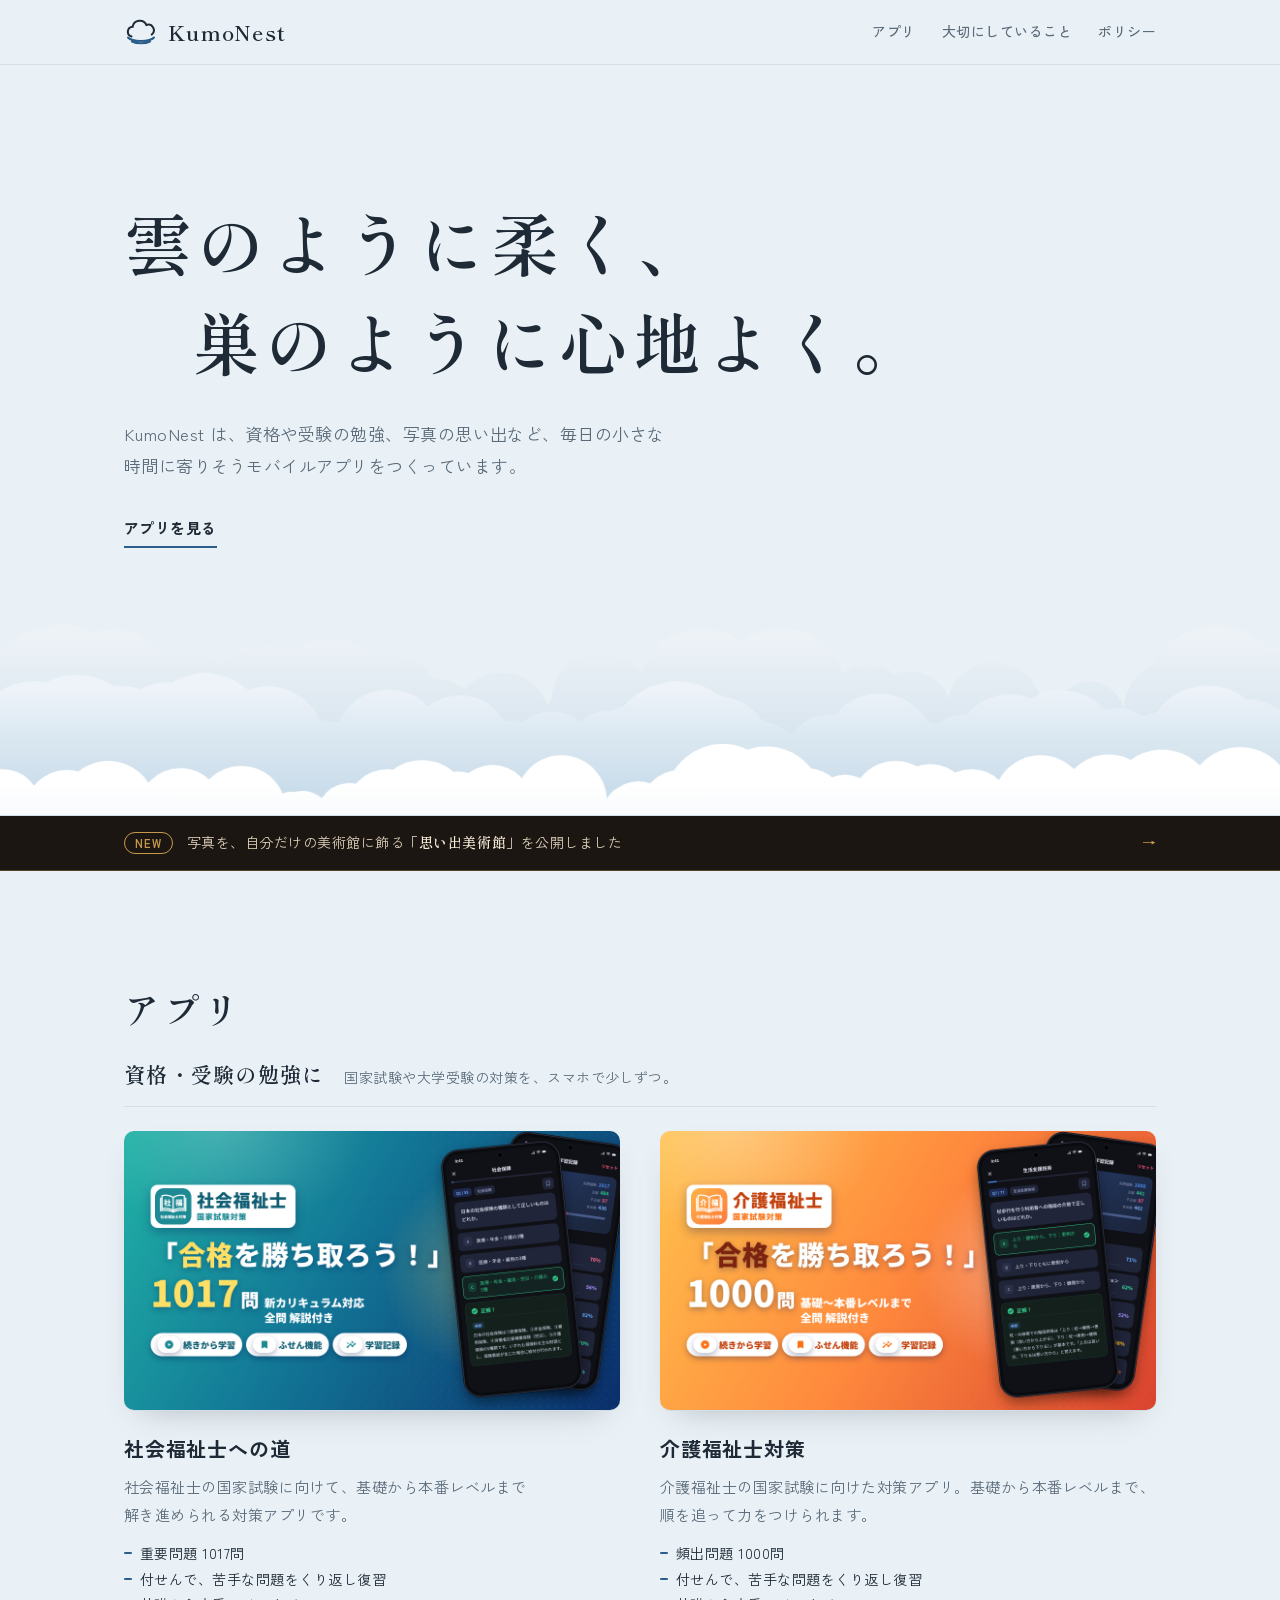
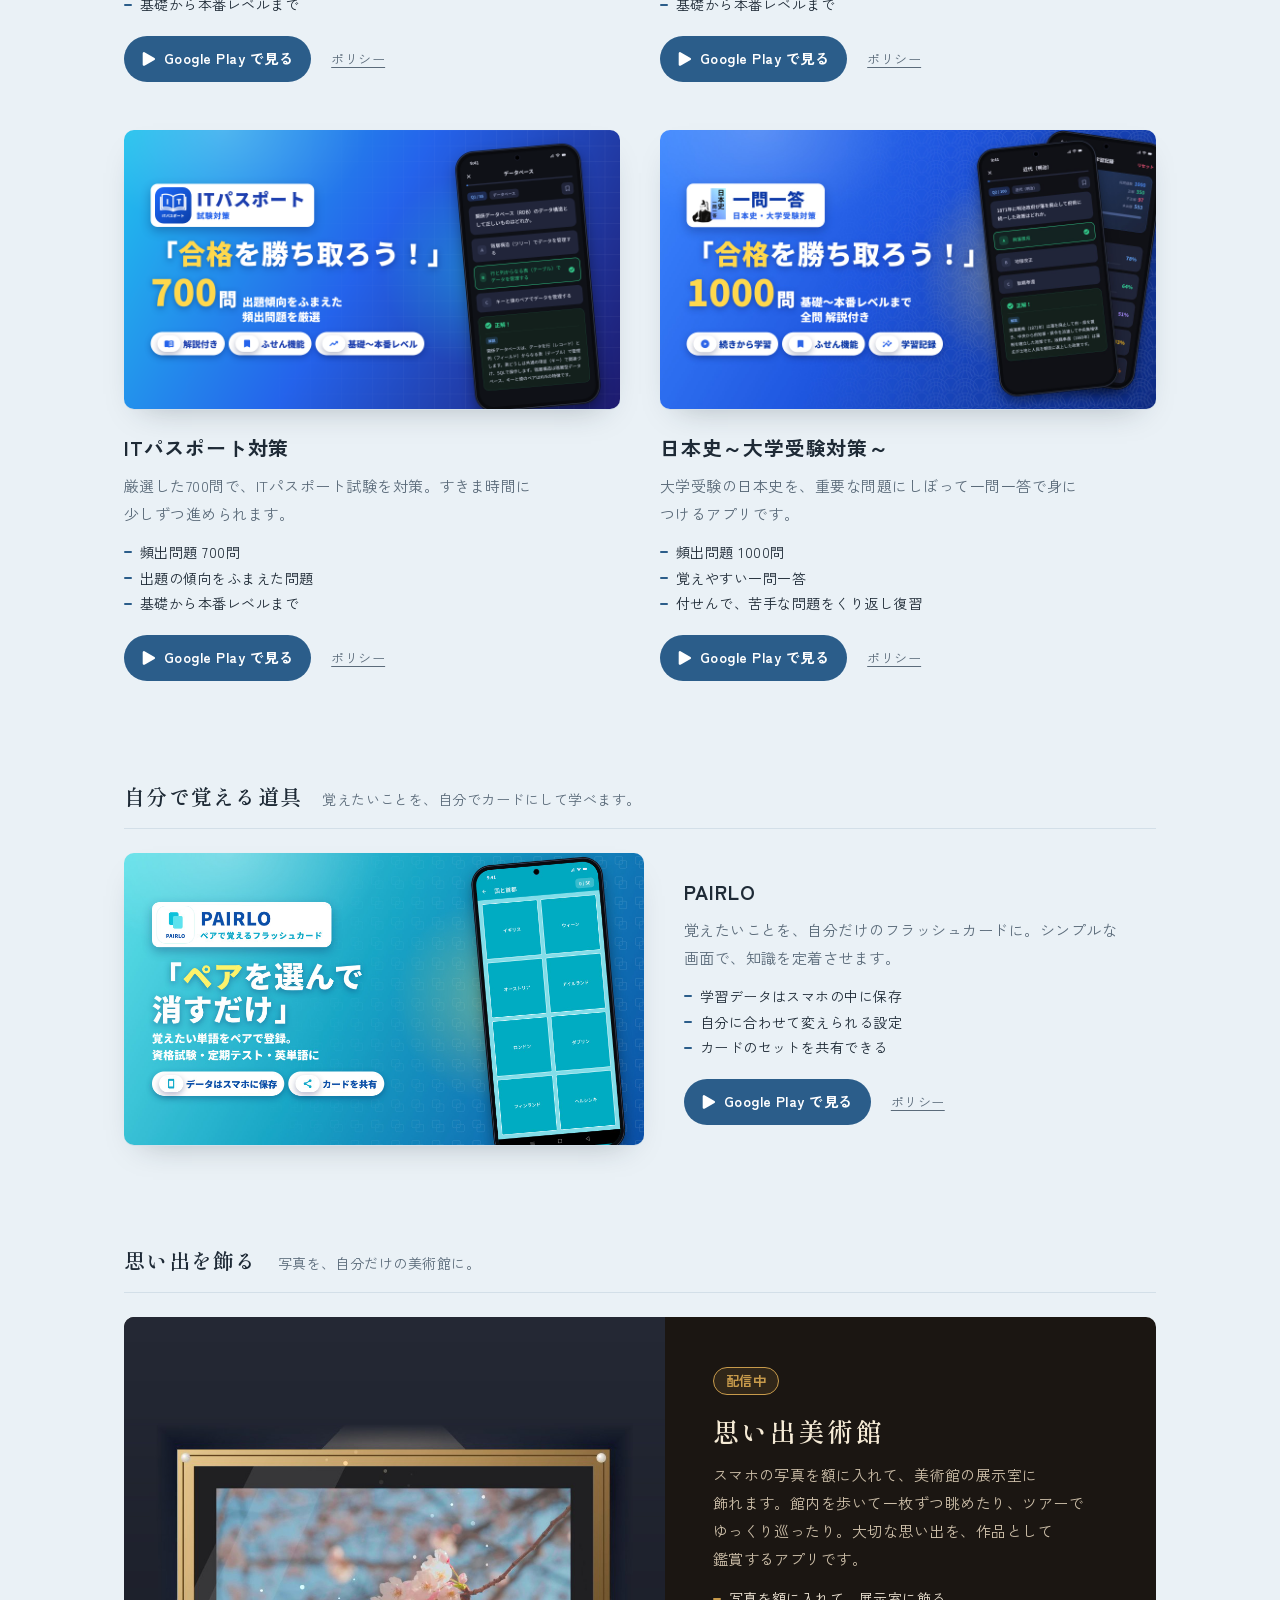
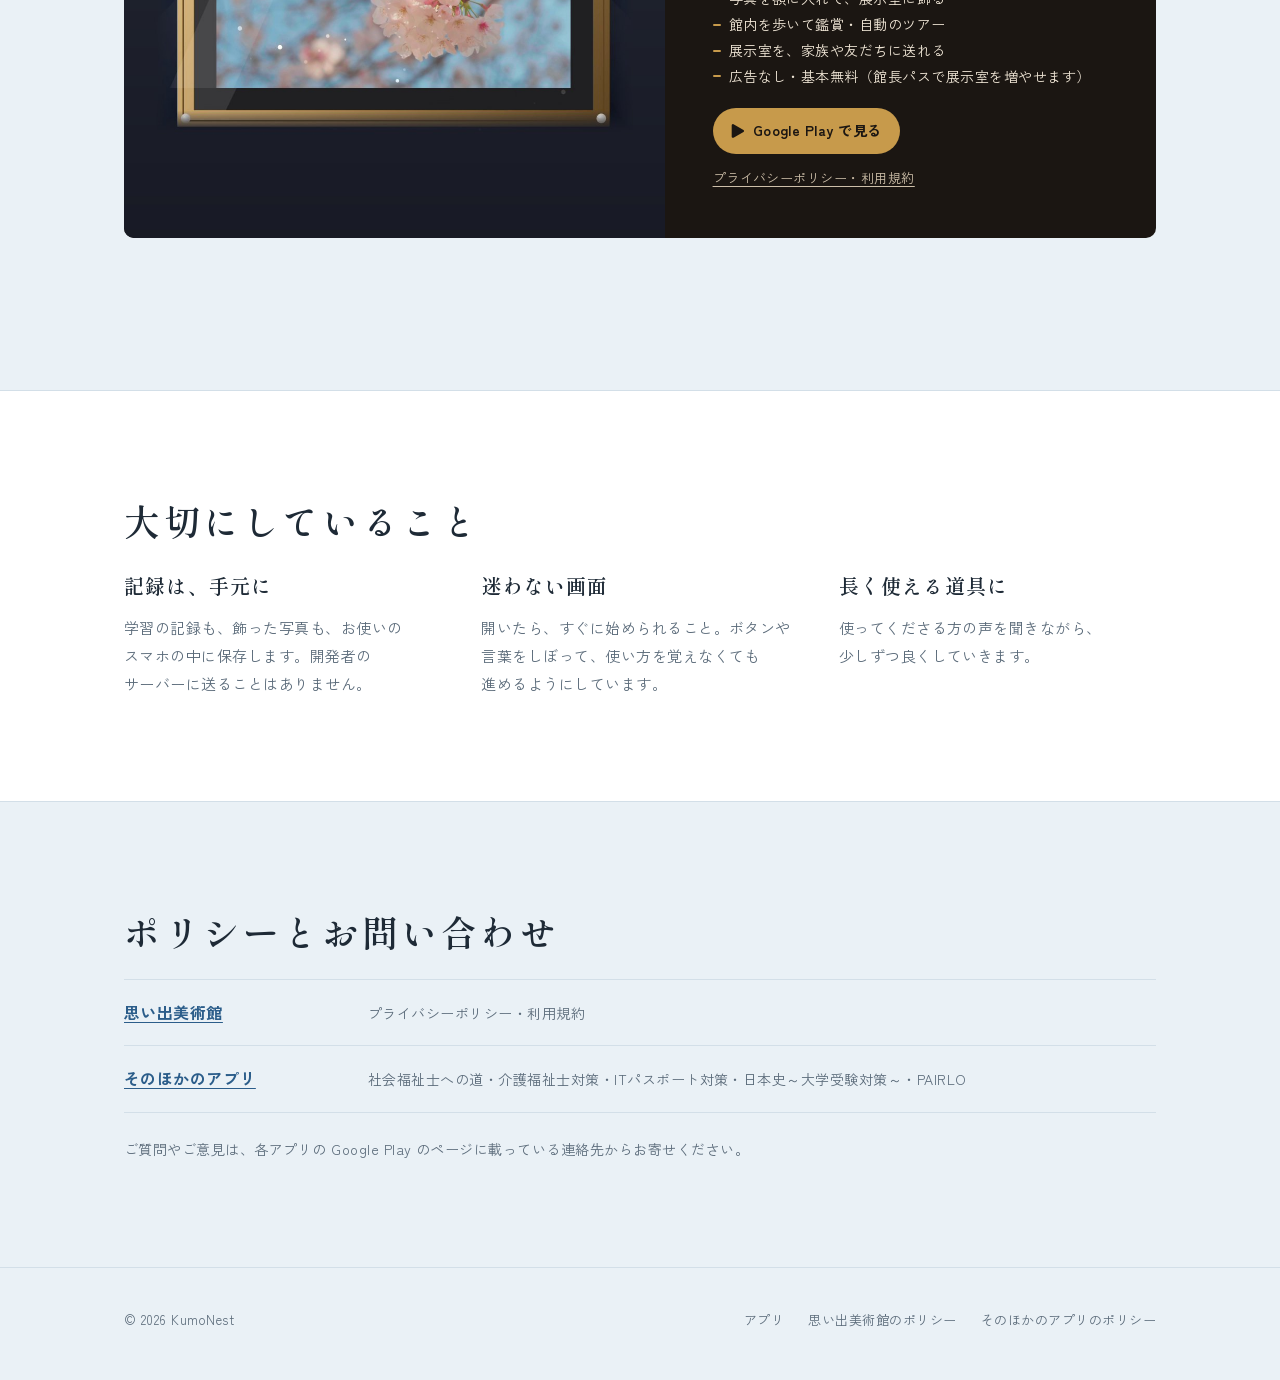
==== commit b3bda8bb: "Add files via upload" ====
--- a/index.html
+++ b/index.html
@@ -14,8 +14,8 @@
   <link rel="preconnect" href="https://fonts.googleapis.com">
   <link rel="preconnect" href="https://fonts.gstatic.com" crossorigin>
   <link href="https://fonts.googleapis.com/css2?family=Shippori+Mincho+B1:wght@500;600&family=Zen+Kaku+Gothic+New:wght@400;500;700&display=swap" rel="stylesheet">
-  <link rel="stylesheet" href="style.css?v=20261107e">
-  <link rel="stylesheet" href="home.css?v=20261107e">
+  <link rel="stylesheet" href="style.css?v=20261117a">
+  <link rel="stylesheet" href="home.css?v=20261117a">
 </head>
 <body>
 
@@ -49,6 +49,10 @@
     </div>
   </section>
 
+  <a class="news" href="#museum">
+    <span class="wrap news-inner"><span class="news-tag">NEW</span><span class="news-text">写真を、自分だけの美術館に飾る<b>「思い出美術館」</b>を公開しました</span><span class="news-arrow" aria-hidden="true">→</span></span>
+  </a>
+
   <section class="apps" id="apps" aria-labelledby="apps-title">
     <div class="wrap">
       <h2 id="apps-title" class="sec-title">アプリ</h2>
@@ -146,41 +150,22 @@
           <h3>思い出を飾る</h3>
           <p>写真を、自分だけの美術館に。</p>
         </div>
-        <article class="museum">
-          <svg class="museum-art" viewBox="0 0 640 360" preserveAspectRatio="xMidYMid slice" role="img" aria-label="思い出美術館のイメージ：柱の並ぶ美術館と、額に入った3枚の写真">
-  <defs>
-    <linearGradient id="mg-sky" x1="0" y1="0" x2="0" y2="1"><stop offset="0" stop-color="#2A211B"/><stop offset="1" stop-color="#15110E"/></linearGradient>
-    <radialGradient id="mg-glow" cx="0.5" cy="0.62" r="0.55"><stop offset="0" stop-color="#E7B866" stop-opacity="0.28"/><stop offset="1" stop-color="#E7B866" stop-opacity="0"/></radialGradient>
-    <linearGradient id="ph1" x1="0" y1="0" x2="1" y2="1"><stop offset="0" stop-color="#F2C98E"/><stop offset="1" stop-color="#B9784A"/></linearGradient>
-    <linearGradient id="ph2" x1="0" y1="0" x2="0" y2="1"><stop offset="0" stop-color="#9CC3DA"/><stop offset="0.6" stop-color="#5E8BA8"/><stop offset="1" stop-color="#3F5E58"/></linearGradient>
-    <linearGradient id="ph3" x1="0" y1="1" x2="1" y2="0"><stop offset="0" stop-color="#7C9467"/><stop offset="1" stop-color="#E9D7A6"/></linearGradient>
-  </defs>
-  <rect width="640" height="360" fill="url(#mg-sky)"/>
-  <rect width="640" height="360" fill="url(#mg-glow)"/>
-  <g fill="none" stroke="#C79A4B" stroke-width="1.6" stroke-linejoin="round">
-    <path d="M150 112 L320 52 L490 112 Z"/>
-    <path d="M140 112 H500 M150 126 H490"/>
-    <path d="M178 126 V288 M462 126 V288"/>
-    <path d="M128 288 H512 M112 302 H528 M96 316 H544"/>
-  </g>
-  <circle cx="320" cy="92" r="9" fill="none" stroke="#C79A4B" stroke-width="1.6"/>
-  <g>
-    <rect x="200" y="160" width="68" height="88" fill="#C79A4B"/><rect x="206" y="166" width="56" height="76" fill="url(#ph1)"/>
-    <rect x="284" y="150" width="72" height="104" fill="#C79A4B"/><rect x="290" y="156" width="60" height="92" fill="url(#ph2)"/>
-    <rect x="372" y="160" width="68" height="88" fill="#C79A4B"/><rect x="378" y="166" width="56" height="76" fill="url(#ph3)"/>
-  </g>
-  <g fill="#F4DDA8" opacity="0.9"><circle cx="234" cy="146" r="2.4"/><circle cx="320" cy="136" r="2.4"/><circle cx="406" cy="146" r="2.4"/></g>
-</svg>
+        <article class="museum" id="museum">
+          <button class="app-shot museum-art" type="button" data-full="museum_full.jpg" aria-label="思い出美術館の鑑賞画面を大きく見る">
+            <img src="museum.jpg" alt="思い出美術館の鑑賞画面：金の額に飾られた、さくらの写真" width="1100" height="1000" loading="lazy">
+          </button>
           <div class="museum-text">
-            <p class="soon">近日公開</p>
+            <p class="soon">配信中</p>
             <h4>思い出美術館</h4>
             <p>スマホの写真を額に入れて、美術館の展示室に飾れます。館内を歩いて一枚ずつ眺めたり、ツアーでゆっくり巡ったり。大切な思い出を、作品として鑑賞するアプリです。</p>
             <ul class="feats">
               <li>写真を額に入れて、展示室に飾る</li>
               <li>館内を歩いて鑑賞・自動のツアー</li>
               <li>展示室を、家族や友だちに送れる</li>
+              <li>広告なし・基本無料（館長パスで展示室を増やせます）</li>
             </ul>
             <div class="app-actions">
+              <a class="btn-play" href="https://play.google.com/store/apps/details?id=com.kumonest.museum" target="_blank" rel="noopener"><svg viewBox="0 0 24 24" aria-hidden="true"><path d="M3.18 23.76a2 2 0 0 1-.93-.23 2.05 2.05 0 0 1-1.06-1.83V2.3A2.05 2.05 0 0 1 2.25.47a2 2 0 0 1 2.05.1l17.1 9.7a2.06 2.06 0 0 1 0 3.56l-17.1 9.7a2 2 0 0 1-1.12.23z"/></svg>Google Play で見る</a>
               <a class="app-policy" href="omoide_museum_policy.html">プライバシーポリシー・利用規約</a>
             </div>
           </div>
--- a/home.css
+++ b/home.css
@@ -111,6 +111,22 @@
 .museum .feats li::before { background: var(--gold); }
 .museum .app-policy { color: #CDBFA9; }
 .museum .app-policy:hover { color: #F6EBD6; }
+.museum-art.app-shot { border-radius: 0; box-shadow: none; height: 100%; }
+.museum-art.app-shot img { height: 100%; aspect-ratio: auto; object-fit: cover; object-position: 50% 50%; }
+.museum-text .soon { background: rgba(199,154,75,.12); }
+.museum .btn-play, .museum .btn-play:hover,
+:root:not([data-theme="light"]) .museum .btn-play, :root:not([data-theme="light"]) .museum .btn-play:hover { background: var(--gold); color: #1B1612; }
+.museum .btn-play:hover { background: #D9B260; }
+
+/* お知らせの帯（思い出美術館の公開） */
+.news { display: block; background: var(--night); color: #F2E8D8; text-decoration: none; border-bottom: 1px solid rgba(199,154,75,.35); }
+.news-inner { display: flex; align-items: center; gap: 14px; padding-top: 14px; padding-bottom: 14px; font-size: 14px; }
+.news-tag { flex: none; color: var(--gold); border: 1px solid var(--gold); border-radius: 999px; padding: 0 10px; font-size: 11px; font-weight: 700; letter-spacing: .12em; line-height: 20px; }
+.news-text { flex: 1; min-width: 0; color: #DCCFB8; word-break: auto-phrase; text-wrap: pretty; }
+.news-text b { font-family: var(--mincho); font-weight: 600; color: #F6EBD6; letter-spacing: .04em; }
+.news-arrow { flex: none; color: var(--gold); transition: transform .3s ease; }
+.news:hover .news-arrow { transform: translateX(4px); }
+.news:hover .news-text { color: #F2E8D8; }
 
 /* 大切にしていること */
 .values { padding: clamp(64px, 9vw, 104px) 0; background: var(--cloud); border-top: 1px solid var(--line); border-bottom: 1px solid var(--line); }
@@ -147,6 +163,7 @@
   .app-grid.single .app { gap: 0; }
   .app-grid.single .app-text { padding-top: 20px; }
   .museum-art { min-height: 0; height: auto; aspect-ratio: 16 / 9; }
+  .museum-art.app-shot img { aspect-ratio: 16 / 9; }
   .policy-list li { grid-template-columns: 1fr; }
 }
 
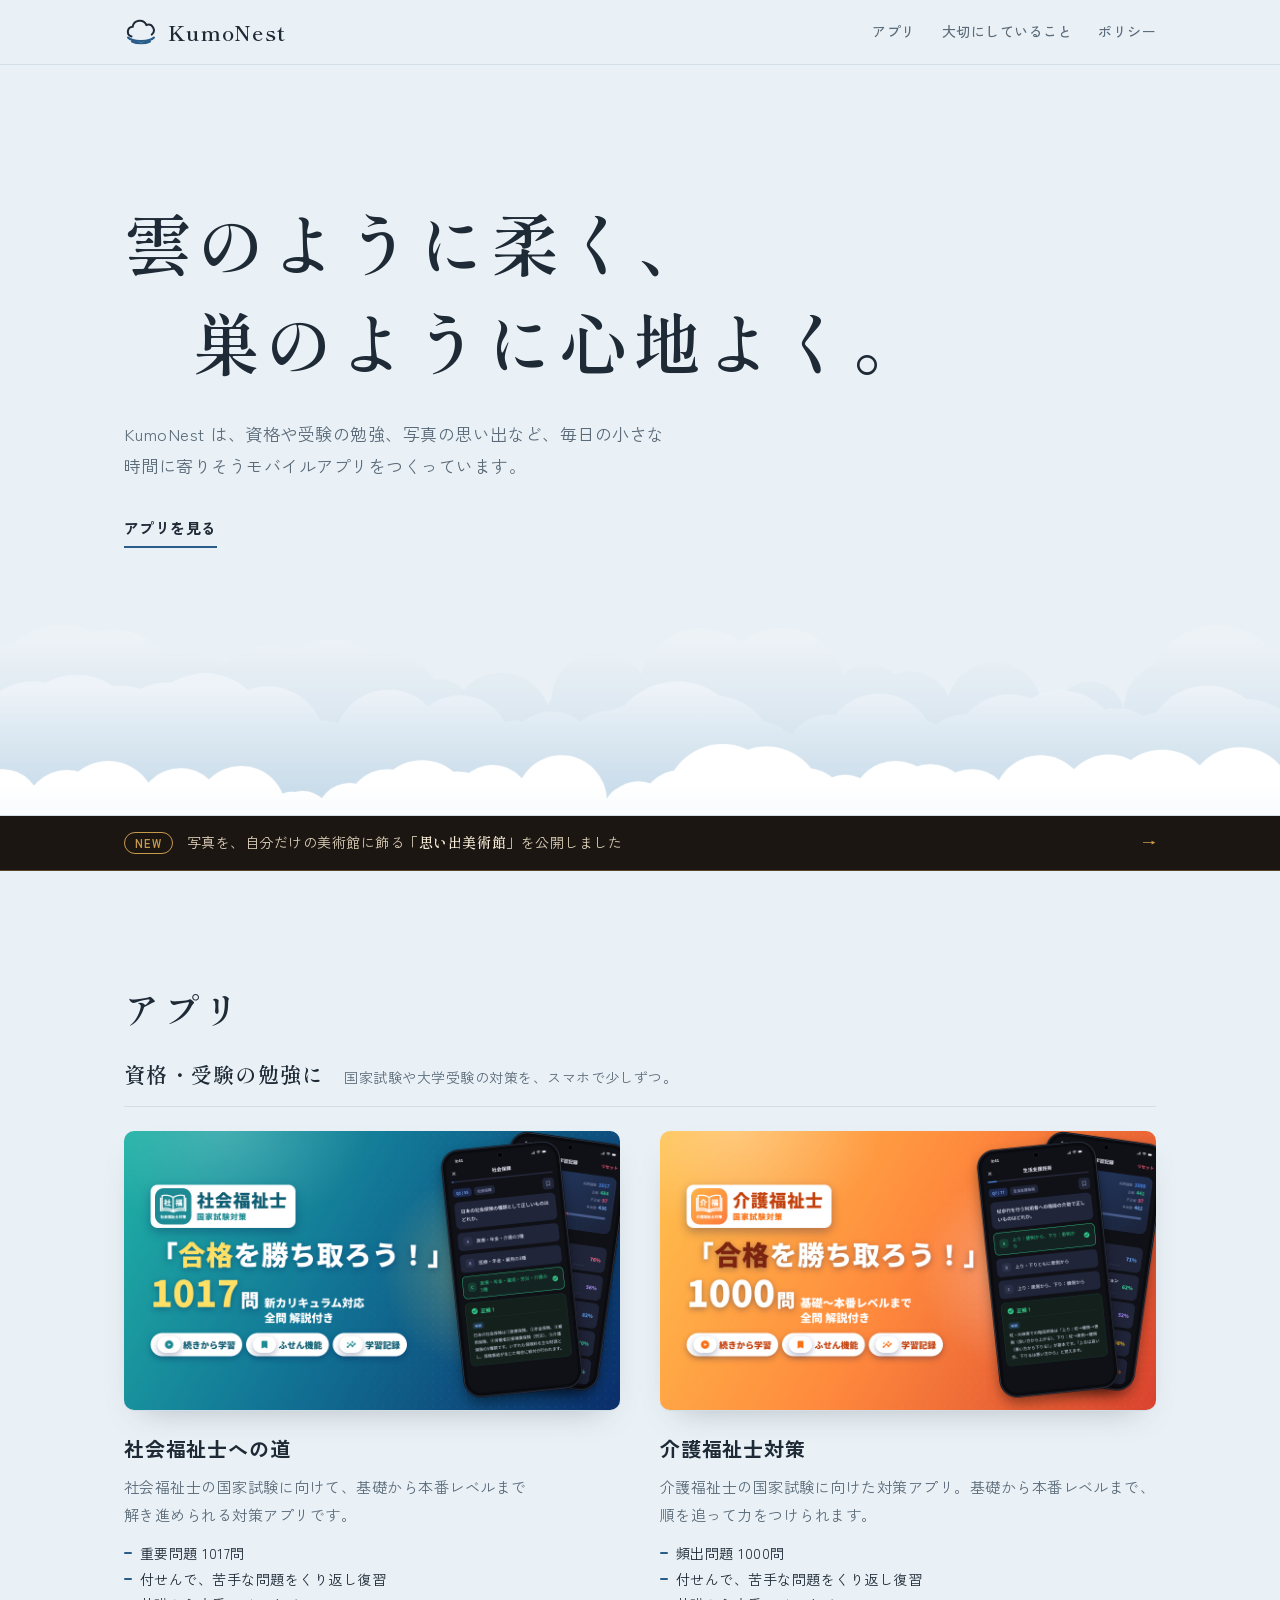
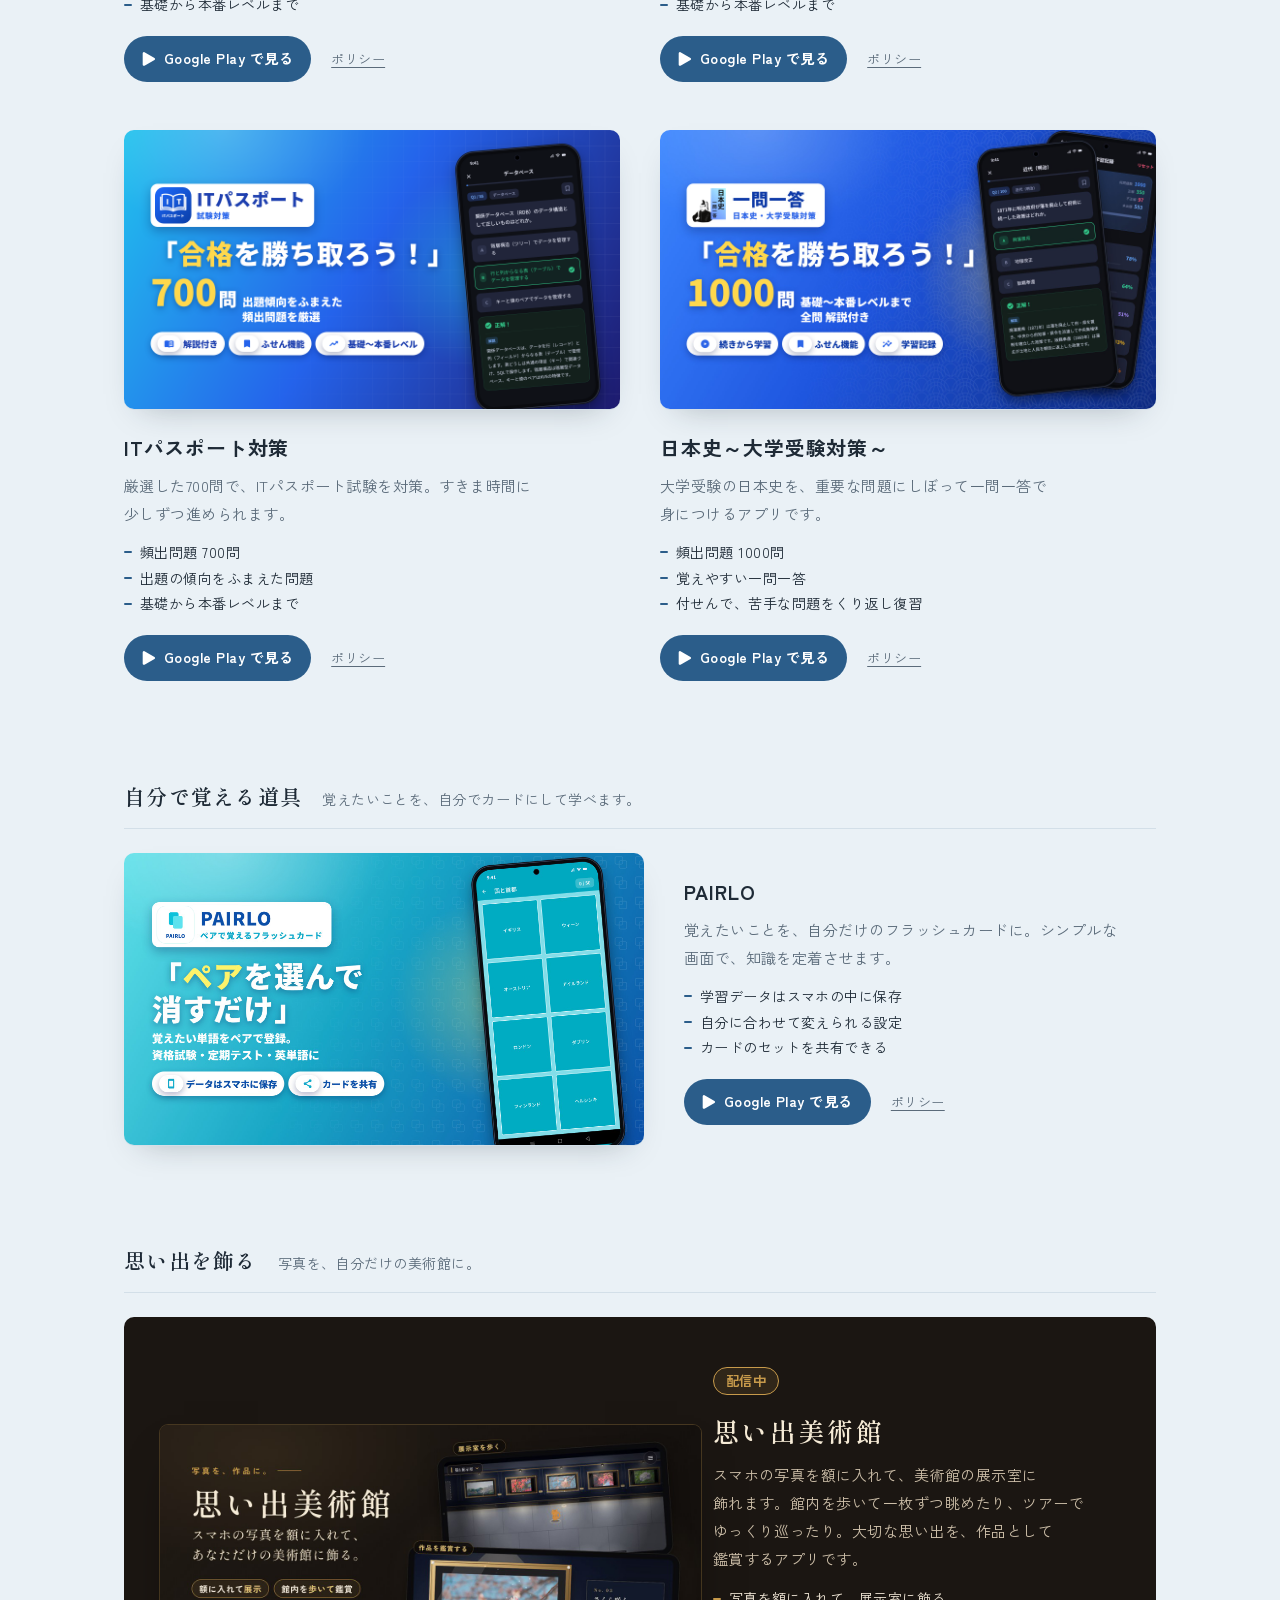
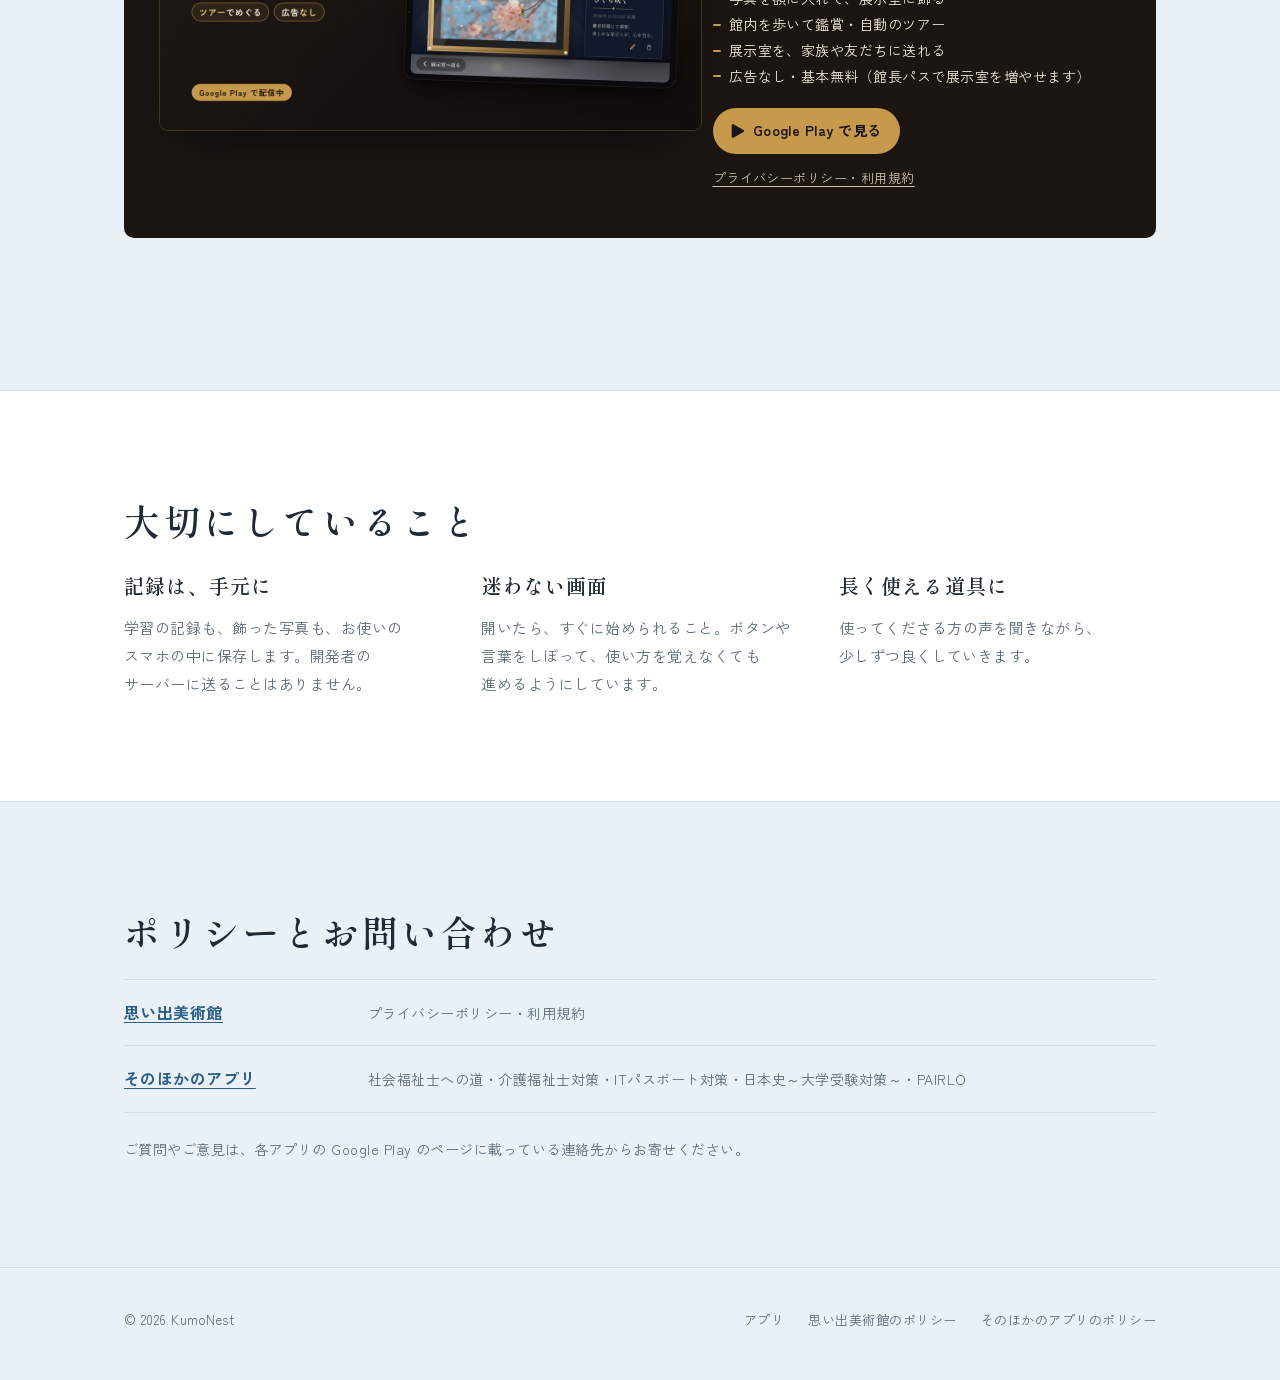
==== commit 75ec9a9d: "Add files via upload" ====
--- a/index.html
+++ b/index.html
@@ -44,13 +44,13 @@
     </svg>
     <div class="wrap hero-inner">
       <h1 id="hero-title"><span>雲のように柔く、</span><span>巣のように心地よく。</span></h1>
-      <p class="lead">KumoNest は、資格や受験の勉強、写真の思い出など、毎日の小さな時間に寄りそうモバイルアプリをつくっています。</p>
+      <p class="lead">KumoNest は、<wbr>資格や<wbr>受験の<wbr>勉強、<wbr>写真の<wbr>思い出など、<wbr>毎日の<wbr>小さな<wbr>時間に<wbr>寄りそう<wbr>モバイルアプリを<wbr>つくっています。</p>
       <a class="hero-link" href="#apps">アプリを見る</a>
     </div>
   </section>
 
   <a class="news" href="#museum">
-    <span class="wrap news-inner"><span class="news-tag">NEW</span><span class="news-text">写真を、自分だけの美術館に飾る<b>「思い出美術館」</b>を公開しました</span><span class="news-arrow" aria-hidden="true">→</span></span>
+    <span class="wrap news-inner"><span class="news-tag">NEW</span><span class="news-text">写真を、<wbr>自分だけの<wbr>美術館に<wbr>飾る<b>「思い出美術館」</b>を公開しました</span><span class="news-arrow" aria-hidden="true">→</span></span>
   </a>
 
   <section class="apps" id="apps" aria-labelledby="apps-title">
@@ -60,7 +60,7 @@
       <div class="group">
         <div class="group-head">
           <h3>資格・受験の勉強に</h3>
-          <p>国家試験や大学受験の対策を、スマホで少しずつ。</p>
+          <p>国家試験や<wbr>大学受験の<wbr>対策を、<wbr>スマホで<wbr>少しずつ。</p>
         </div>
         <div class="app-grid">
         <article class="app">
@@ -69,8 +69,8 @@
           </button>
           <div class="app-text">
             <h4>社会福祉士への道</h4>
-            <p>社会福祉士の国家試験に向けて、基礎から本番レベルまで解き進められる対策アプリです。</p>
-            <ul class="feats"><li>重要問題 1017問</li><li>付せんで、苦手な問題をくり返し復習</li><li>基礎から本番レベルまで</li></ul>
+            <p>社会福祉士の<wbr>国家試験に<wbr>向けて、<wbr>基礎から<wbr>本番レベルまで<wbr>解き進められる<wbr>対策アプリです。</p>
+            <ul class="feats"><li>重要問題 1017問</li><li>付せんで、<wbr>苦手な<wbr>問題を<wbr>くり返し復習</li><li>基礎から<wbr>本番レベルまで</li></ul>
             <div class="app-actions">
               <a class="btn-play" href="https://play.google.com/store/apps/details?id=com.kumonest.shafuku" target="_blank" rel="noopener"><svg viewBox="0 0 24 24" aria-hidden="true"><path d="M3.18 23.76a2 2 0 0 1-.93-.23 2.05 2.05 0 0 1-1.06-1.83V2.3A2.05 2.05 0 0 1 2.25.47a2 2 0 0 1 2.05.1l17.1 9.7a2.06 2.06 0 0 1 0 3.56l-17.1 9.7a2 2 0 0 1-1.12.23z"/></svg>Google Play で見る</a>
               <a class="app-policy" href="privacy.html">ポリシー</a>
@@ -83,8 +83,8 @@
           </button>
           <div class="app-text">
             <h4>介護福祉士対策</h4>
-            <p>介護福祉士の国家試験に向けた対策アプリ。基礎から本番レベルまで、順を追って力をつけられます。</p>
-            <ul class="feats"><li>頻出問題 1000問</li><li>付せんで、苦手な問題をくり返し復習</li><li>基礎から本番レベルまで</li></ul>
+            <p>介護福祉士の<wbr>国家試験に<wbr>向けた<wbr>対策アプリ。<wbr>基礎から<wbr>本番レベルまで、<wbr>順を追って<wbr>力をつけられます。</p>
+            <ul class="feats"><li>頻出問題 1000問</li><li>付せんで、<wbr>苦手な<wbr>問題を<wbr>くり返し復習</li><li>基礎から<wbr>本番レベルまで</li></ul>
             <div class="app-actions">
               <a class="btn-play" href="https://play.google.com/store/apps/details?id=com.kumonest.kaigo" target="_blank" rel="noopener"><svg viewBox="0 0 24 24" aria-hidden="true"><path d="M3.18 23.76a2 2 0 0 1-.93-.23 2.05 2.05 0 0 1-1.06-1.83V2.3A2.05 2.05 0 0 1 2.25.47a2 2 0 0 1 2.05.1l17.1 9.7a2.06 2.06 0 0 1 0 3.56l-17.1 9.7a2 2 0 0 1-1.12.23z"/></svg>Google Play で見る</a>
               <a class="app-policy" href="privacy.html">ポリシー</a>
@@ -97,8 +97,8 @@
           </button>
           <div class="app-text">
             <h4>ITパスポート対策</h4>
-            <p>厳選した700問で、ITパスポート試験を対策。すきま時間に少しずつ進められます。</p>
-            <ul class="feats"><li>頻出問題 700問</li><li>出題の傾向をふまえた問題</li><li>基礎から本番レベルまで</li></ul>
+            <p>厳選した<wbr>700問で、<wbr>ITパスポート試験を<wbr>対策。<wbr>すきま時間に<wbr>少しずつ<wbr>進められます。</p>
+            <ul class="feats"><li>頻出問題 700問</li><li>出題の<wbr>傾向を<wbr>ふまえた<wbr>問題</li><li>基礎から<wbr>本番レベルまで</li></ul>
             <div class="app-actions">
               <a class="btn-play" href="https://play.google.com/store/apps/details?id=com.kumonest.ipass" target="_blank" rel="noopener"><svg viewBox="0 0 24 24" aria-hidden="true"><path d="M3.18 23.76a2 2 0 0 1-.93-.23 2.05 2.05 0 0 1-1.06-1.83V2.3A2.05 2.05 0 0 1 2.25.47a2 2 0 0 1 2.05.1l17.1 9.7a2.06 2.06 0 0 1 0 3.56l-17.1 9.7a2 2 0 0 1-1.12.23z"/></svg>Google Play で見る</a>
               <a class="app-policy" href="privacy.html">ポリシー</a>
@@ -111,8 +111,8 @@
           </button>
           <div class="app-text">
             <h4>日本史～大学受験対策～</h4>
-            <p>大学受験の日本史を、重要な問題にしぼって一問一答で身につけるアプリです。</p>
-            <ul class="feats"><li>頻出問題 1000問</li><li>覚えやすい一問一答</li><li>付せんで、苦手な問題をくり返し復習</li></ul>
+            <p>大学受験の<wbr>日本史を、<wbr>重要な<wbr>問題に<wbr>しぼって<wbr>一問一答で<wbr>身につける<wbr>アプリです。</p>
+            <ul class="feats"><li>頻出問題 1000問</li><li>覚えやすい一問一答</li><li>付せんで、<wbr>苦手な<wbr>問題を<wbr>くり返し復習</li></ul>
             <div class="app-actions">
               <a class="btn-play" href="https://play.google.com/store/apps/details?id=com.kumonest.nihonshi" target="_blank" rel="noopener"><svg viewBox="0 0 24 24" aria-hidden="true"><path d="M3.18 23.76a2 2 0 0 1-.93-.23 2.05 2.05 0 0 1-1.06-1.83V2.3A2.05 2.05 0 0 1 2.25.47a2 2 0 0 1 2.05.1l17.1 9.7a2.06 2.06 0 0 1 0 3.56l-17.1 9.7a2 2 0 0 1-1.12.23z"/></svg>Google Play で見る</a>
               <a class="app-policy" href="privacy.html">ポリシー</a>
@@ -125,7 +125,7 @@
       <div class="group">
         <div class="group-head">
           <h3>自分で覚える道具</h3>
-          <p>覚えたいことを、自分でカードにして学べます。</p>
+          <p>覚えたい<wbr>ことを、<wbr>自分で<wbr>カードにして<wbr>学べます。</p>
         </div>
         <div class="app-grid single">
         <article class="app">
@@ -134,8 +134,8 @@
           </button>
           <div class="app-text">
             <h4>PAIRLO</h4>
-            <p>覚えたいことを、自分だけのフラッシュカードに。シンプルな画面で、知識を定着させます。</p>
-            <ul class="feats"><li>学習データはスマホの中に保存</li><li>自分に合わせて変えられる設定</li><li>カードのセットを共有できる</li></ul>
+            <p>覚えたい<wbr>ことを、<wbr>自分だけの<wbr>フラッシュカードに。<wbr>シンプルな<wbr>画面で、<wbr>知識を<wbr>定着させます。</p>
+            <ul class="feats"><li>学習データは<wbr>スマホの<wbr>中に<wbr>保存</li><li>自分に<wbr>合わせて<wbr>変えられる<wbr>設定</li><li>カードの<wbr>セットを<wbr>共有できる</li></ul>
             <div class="app-actions">
               <a class="btn-play" href="https://play.google.com/store/apps/details?id=com.max.pairlo" target="_blank" rel="noopener"><svg viewBox="0 0 24 24" aria-hidden="true"><path d="M3.18 23.76a2 2 0 0 1-.93-.23 2.05 2.05 0 0 1-1.06-1.83V2.3A2.05 2.05 0 0 1 2.25.47a2 2 0 0 1 2.05.1l17.1 9.7a2.06 2.06 0 0 1 0 3.56l-17.1 9.7a2 2 0 0 1-1.12.23z"/></svg>Google Play で見る</a>
               <a class="app-policy" href="privacy.html">ポリシー</a>
@@ -148,21 +148,21 @@
       <div class="group">
         <div class="group-head">
           <h3>思い出を飾る</h3>
-          <p>写真を、自分だけの美術館に。</p>
+          <p>写真を、<wbr>自分だけの<wbr>美術館に。</p>
         </div>
         <article class="museum" id="museum">
-          <button class="app-shot museum-art" type="button" data-full="museum_full.jpg" aria-label="思い出美術館の鑑賞画面を大きく見る">
-            <img src="museum.jpg" alt="思い出美術館の鑑賞画面：金の額に飾られた、さくらの写真" width="1100" height="1000" loading="lazy">
+          <button class="app-shot museum-art" type="button" data-full="museum_full.jpg" aria-label="思い出美術館 の紹介画像を大きく見る">
+            <img src="museum.jpg" alt="思い出美術館の紹介画像：展示室を歩く画面と、作品を鑑賞する画面" width="1280" height="720" loading="lazy">
           </button>
           <div class="museum-text">
             <p class="soon">配信中</p>
             <h4>思い出美術館</h4>
-            <p>スマホの写真を額に入れて、美術館の展示室に飾れます。館内を歩いて一枚ずつ眺めたり、ツアーでゆっくり巡ったり。大切な思い出を、作品として鑑賞するアプリです。</p>
+            <p>スマホの<wbr>写真を<wbr>額に<wbr>入れて、<wbr>美術館の<wbr>展示室に<wbr>飾れます。<wbr>館内を<wbr>歩いて<wbr>一枚ずつ<wbr>眺めたり、<wbr>ツアーで<wbr>ゆっくり<wbr>巡ったり。<wbr>大切な<wbr>思い出を、<wbr>作品として<wbr>鑑賞する<wbr>アプリです。</p>
             <ul class="feats">
-              <li>写真を額に入れて、展示室に飾る</li>
-              <li>館内を歩いて鑑賞・自動のツアー</li>
-              <li>展示室を、家族や友だちに送れる</li>
-              <li>広告なし・基本無料（館長パスで展示室を増やせます）</li>
+              <li>写真を<wbr>額に<wbr>入れて、<wbr>展示室に<wbr>飾る</li>
+              <li>館内を<wbr>歩いて<wbr>鑑賞・<wbr>自動の<wbr>ツアー</li>
+              <li>展示室を、<wbr>家族や<wbr>友だちに<wbr>送れる</li>
+              <li>広告なし・基本無料<wbr>（館長パスで<wbr>展示室を<wbr>増やせます）</li>
             </ul>
             <div class="app-actions">
               <a class="btn-play" href="https://play.google.com/store/apps/details?id=com.kumonest.museum" target="_blank" rel="noopener"><svg viewBox="0 0 24 24" aria-hidden="true"><path d="M3.18 23.76a2 2 0 0 1-.93-.23 2.05 2.05 0 0 1-1.06-1.83V2.3A2.05 2.05 0 0 1 2.25.47a2 2 0 0 1 2.05.1l17.1 9.7a2.06 2.06 0 0 1 0 3.56l-17.1 9.7a2 2 0 0 1-1.12.23z"/></svg>Google Play で見る</a>
@@ -180,15 +180,15 @@
       <div class="values-grid">
         <div>
           <h3>記録は、手元に</h3>
-          <p>学習の記録も、飾った写真も、お使いのスマホの中に保存します。開発者のサーバーに送ることはありません。</p>
+          <p>学習の<wbr>記録も、<wbr>飾った<wbr>写真も、<wbr>お使いの<wbr>スマホの<wbr>中に<wbr>保存します。<wbr>開発者の<wbr>サーバーに<wbr>送ることは<wbr>ありません。</p>
         </div>
         <div>
           <h3>迷わない画面</h3>
-          <p>開いたら、すぐに始められること。ボタンや言葉をしぼって、使い方を覚えなくても進めるようにしています。</p>
+          <p>開いたら、<wbr>すぐに<wbr>始められる<wbr>こと。<wbr>ボタンや<wbr>言葉を<wbr>しぼって、<wbr>使い方を<wbr>覚えなくても<wbr>進めるように<wbr>しています。</p>
         </div>
         <div>
           <h3>長く使える道具に</h3>
-          <p>使ってくださる方の声を聞きながら、少しずつ良くしていきます。</p>
+          <p>使ってくださる<wbr>方の<wbr>声を<wbr>聞きながら、<wbr>少しずつ<wbr>良くしていきます。</p>
         </div>
       </div>
     </div>
@@ -196,7 +196,7 @@
 
   <section class="policy" id="policy" aria-labelledby="policy-title">
     <div class="wrap">
-      <h2 id="policy-title" class="sec-title">ポリシーとお問い合わせ</h2>
+      <h2 id="policy-title" class="sec-title">ポリシーと<wbr>お問い合わせ</h2>
       <ul class="policy-list">
         <li>
           <a href="omoide_museum_policy.html">思い出美術館</a>
@@ -204,10 +204,10 @@
         </li>
         <li>
           <a href="privacy.html">そのほかのアプリ</a>
-          <span>社会福祉士への道・介護福祉士対策・ITパスポート対策・日本史～大学受験対策～・PAIRLO</span>
+          <span><span class="nw">社会福祉士への道</span>・<wbr><span class="nw">介護福祉士対策</span>・<wbr><span class="nw">ITパスポート対策</span>・<wbr><span class="nw">日本史～大学受験対策～</span>・<wbr><span class="nw">PAIRLO</span></span>
         </li>
       </ul>
-      <p class="contact">ご質問やご意見は、各アプリの Google Play のページに載っている連絡先からお寄せください。</p>
+      <p class="contact">ご質問や<wbr>ご意見は、<wbr>各アプリの<wbr> Google Play の<wbr>ページに<wbr>載っている<wbr>連絡先から<wbr>お寄せください。</p>
     </div>
   </section>
 </main>
@@ -217,8 +217,8 @@
     <p style="margin:0">© 2026 KumoNest</p>
     <nav aria-label="フッター">
       <a href="index.html#apps">アプリ</a>
-      <a href="omoide_museum_policy.html">思い出美術館のポリシー</a>
-      <a href="privacy.html">そのほかのアプリのポリシー</a>
+      <a href="omoide_museum_policy.html">思い出美術館の<wbr>ポリシー</a>
+      <a href="privacy.html">そのほかの<wbr>アプリの<wbr>ポリシー</a>
     </nav>
   </div>
 </footer>
--- a/home.css
+++ b/home.css
@@ -111,8 +111,8 @@
 .museum .feats li::before { background: var(--gold); }
 .museum .app-policy { color: #CDBFA9; }
 .museum .app-policy:hover { color: #F6EBD6; }
-.museum-art.app-shot { border-radius: 0; box-shadow: none; height: 100%; }
-.museum-art.app-shot img { height: 100%; aspect-ratio: auto; object-fit: cover; object-position: 50% 50%; }
+.museum-art.app-shot { height: auto; min-height: 0; align-self: center; margin: clamp(20px, 3vw, 36px); margin-right: 0; border-radius: 8px; box-shadow: 0 0 0 1px rgba(199,154,75,.25), 0 24px 48px -24px rgba(0,0,0,.8); }
+.museum-art.app-shot img { aspect-ratio: 16 / 9; height: auto; object-fit: cover; }
 .museum-text .soon { background: rgba(199,154,75,.12); }
 .museum .btn-play, .museum .btn-play:hover,
 :root:not([data-theme="light"]) .museum .btn-play, :root:not([data-theme="light"]) .museum .btn-play:hover { background: var(--gold); color: #1B1612; }
@@ -122,7 +122,7 @@
 .news { display: block; background: var(--night); color: #F2E8D8; text-decoration: none; border-bottom: 1px solid rgba(199,154,75,.35); }
 .news-inner { display: flex; align-items: center; gap: 14px; padding-top: 14px; padding-bottom: 14px; font-size: 14px; }
 .news-tag { flex: none; color: var(--gold); border: 1px solid var(--gold); border-radius: 999px; padding: 0 10px; font-size: 11px; font-weight: 700; letter-spacing: .12em; line-height: 20px; }
-.news-text { flex: 1; min-width: 0; color: #DCCFB8; word-break: auto-phrase; text-wrap: pretty; }
+.news-text { flex: 1; min-width: 0; color: #DCCFB8; }
 .news-text b { font-family: var(--mincho); font-weight: 600; color: #F6EBD6; letter-spacing: .04em; }
 .news-arrow { flex: none; color: var(--gold); transition: transform .3s ease; }
 .news:hover .news-arrow { transform: translateX(4px); }
@@ -163,12 +163,13 @@
   .app-grid.single .app { gap: 0; }
   .app-grid.single .app-text { padding-top: 20px; }
   .museum-art { min-height: 0; height: auto; aspect-ratio: 16 / 9; }
-  .museum-art.app-shot img { aspect-ratio: 16 / 9; }
+  .museum-art.app-shot { margin: 0; border-radius: 0; box-shadow: none; }
   .policy-list li { grid-template-columns: 1fr; }
 }
 
 /* 日本語の改行を、言葉の切れ目で（対応ブラウザのみ） */
-.lead, .app-text > p, .museum-text > p, .values-grid p, .group-head p, .contact, .feats li { word-break: auto-phrase; text-wrap: pretty; }
+/* 文中の <wbr> の位置（文節の切れ目）だけで改行する。どのブラウザでも、言葉の途中で折り返さない */
+.lead, .app-text > p, .museum-text > p, .values-grid p, .group-head p, .contact, .feats li, .news-text, .policy-list, .app-text h4, .site-footer { word-break: keep-all; overflow-wrap: anywhere; text-wrap: pretty; }
 /* 大きな画面：文字と余白を少しゆったり */
 @media (min-width: 1440px) {
   .wrap { max-width: 1160px; }
@@ -178,3 +179,6 @@
   .btn-play { padding: 10px 14px; }
   .museum-text h4 { font-size: 22px; }
 }
+
+/* 名前の途中では折り返さない */
+.nw { white-space: nowrap; }
